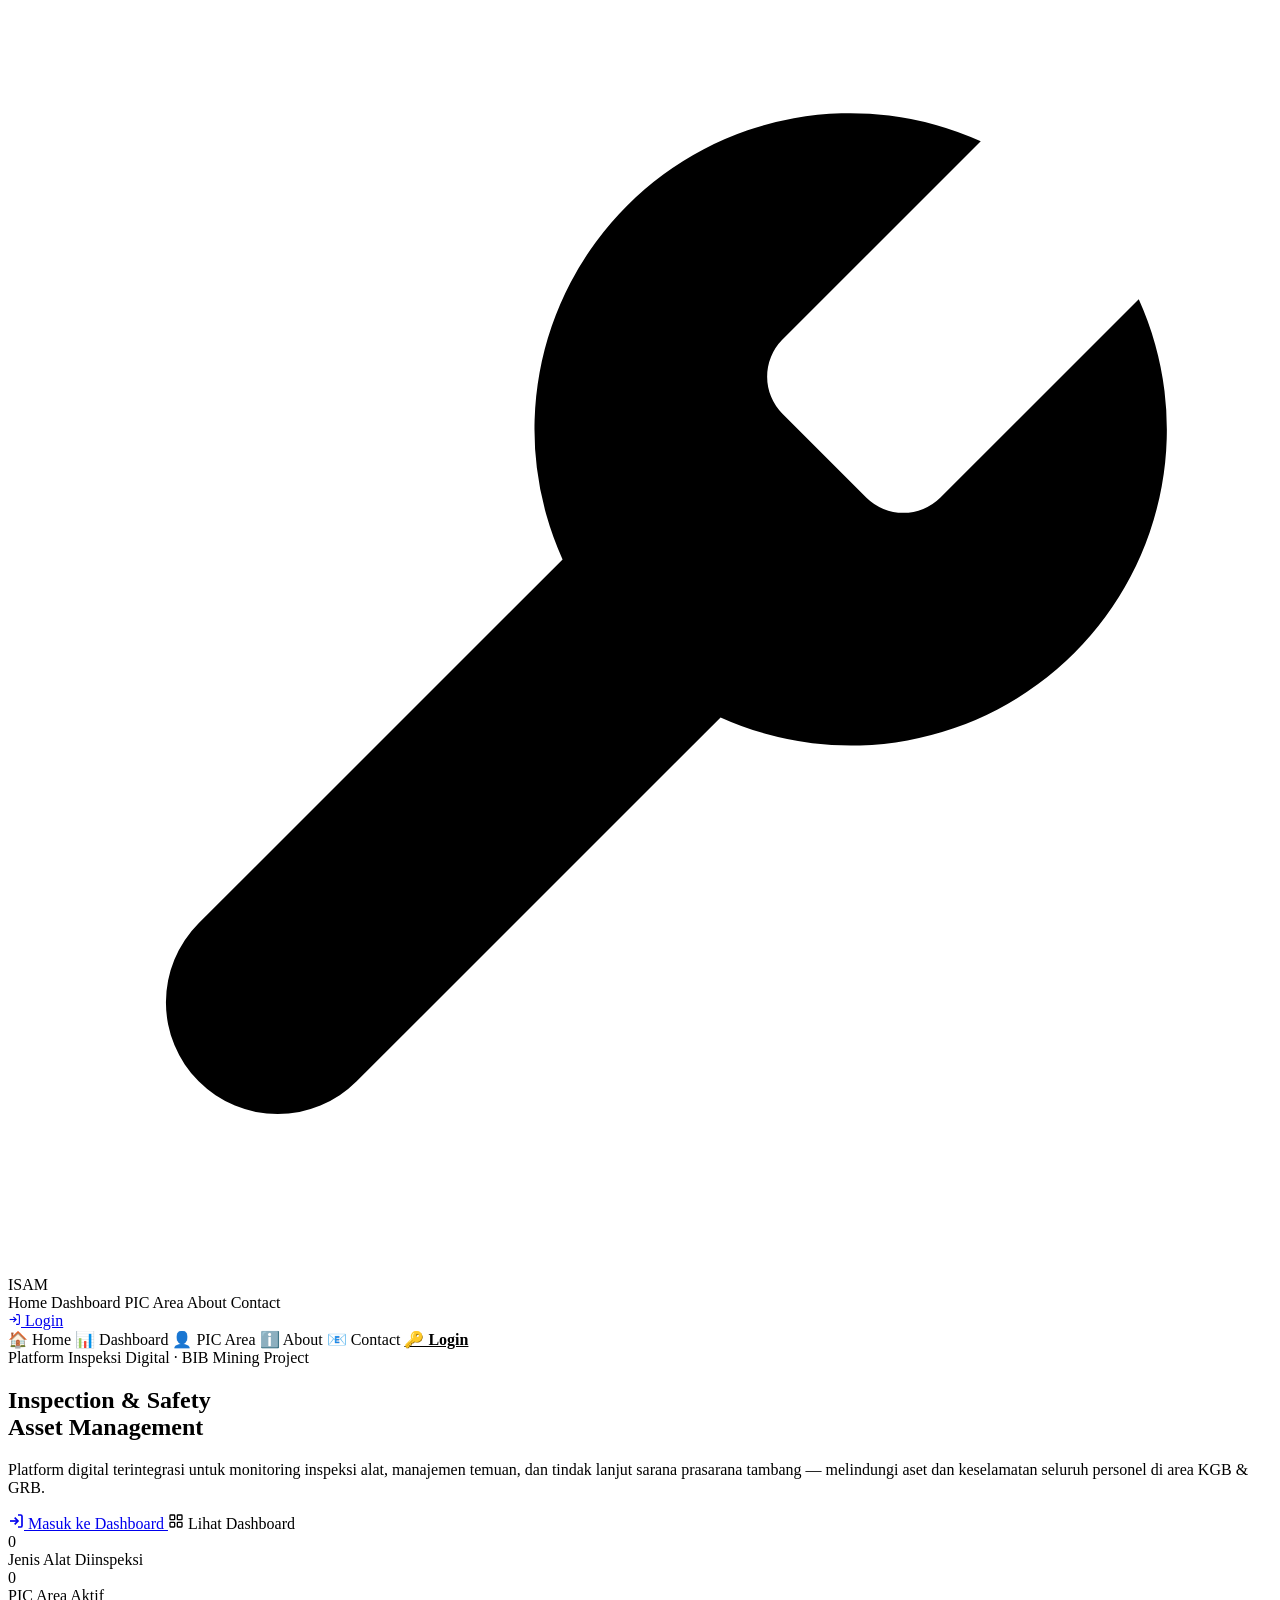
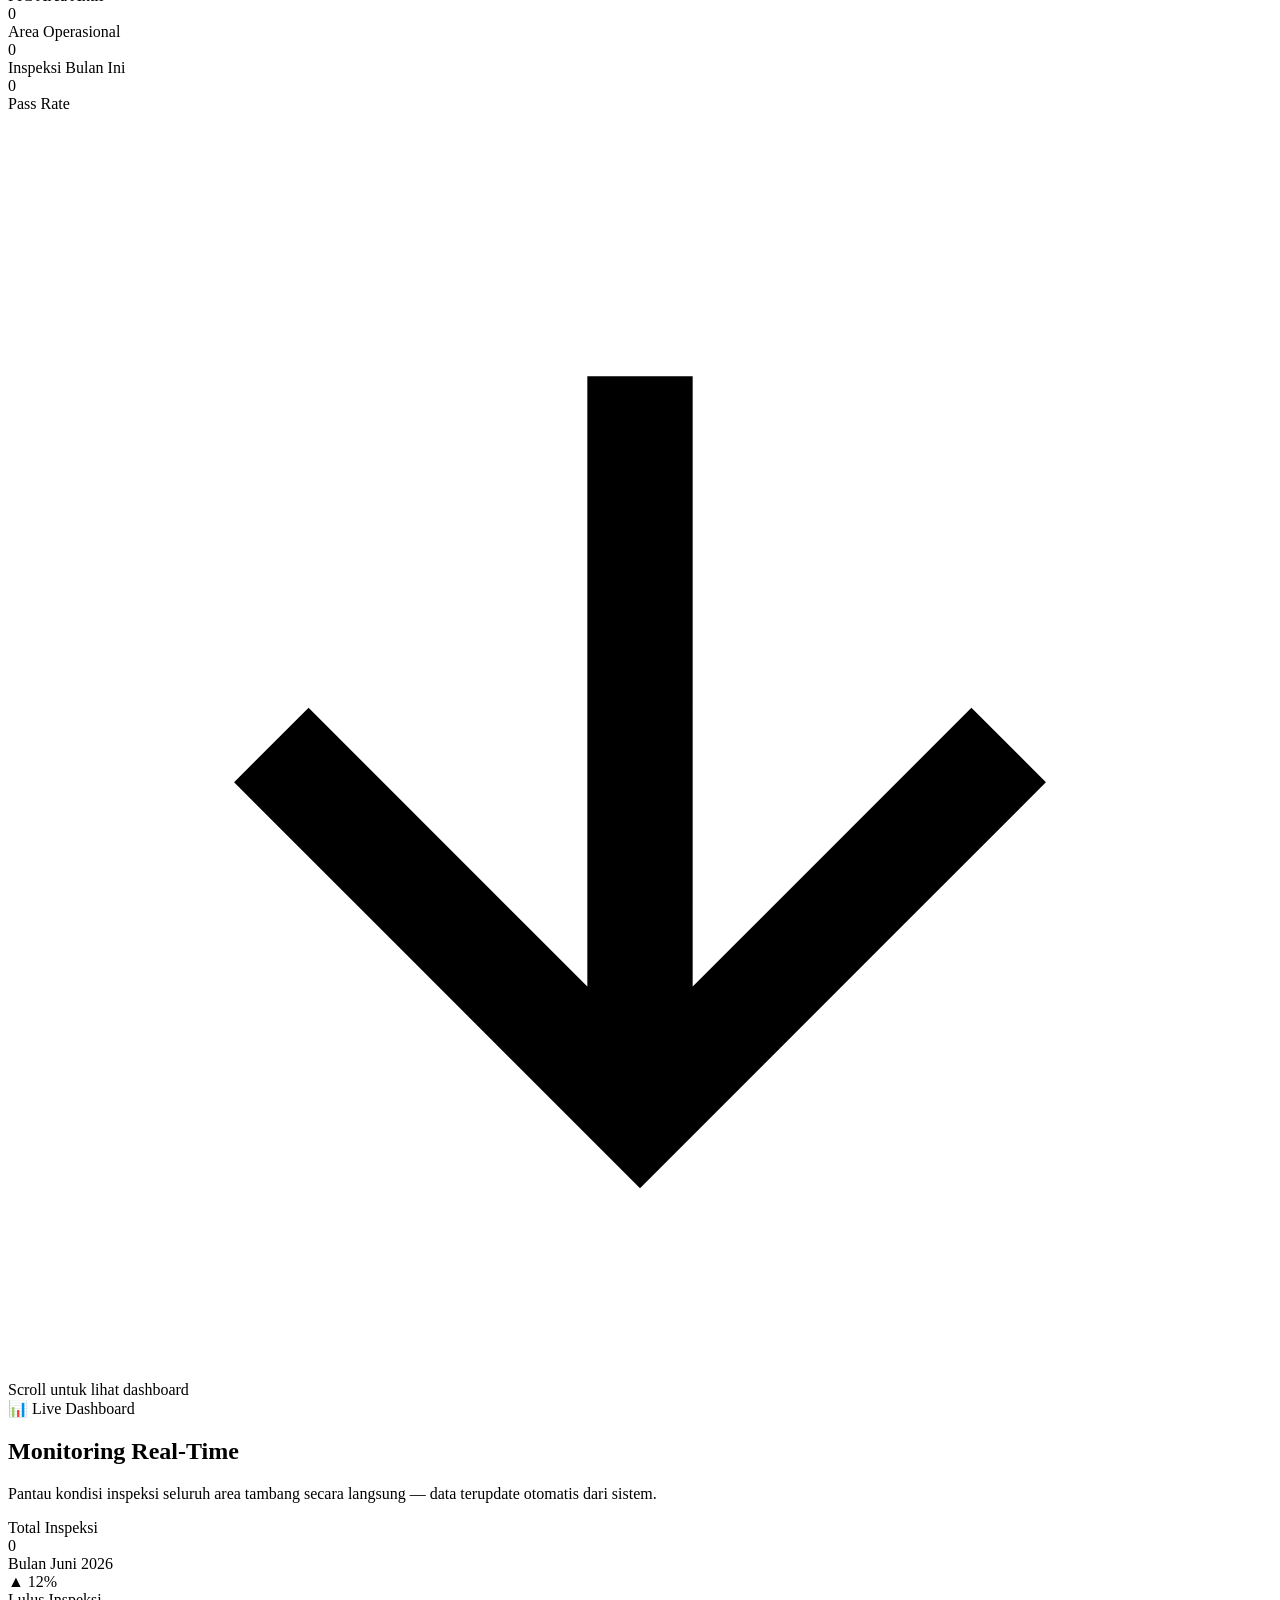
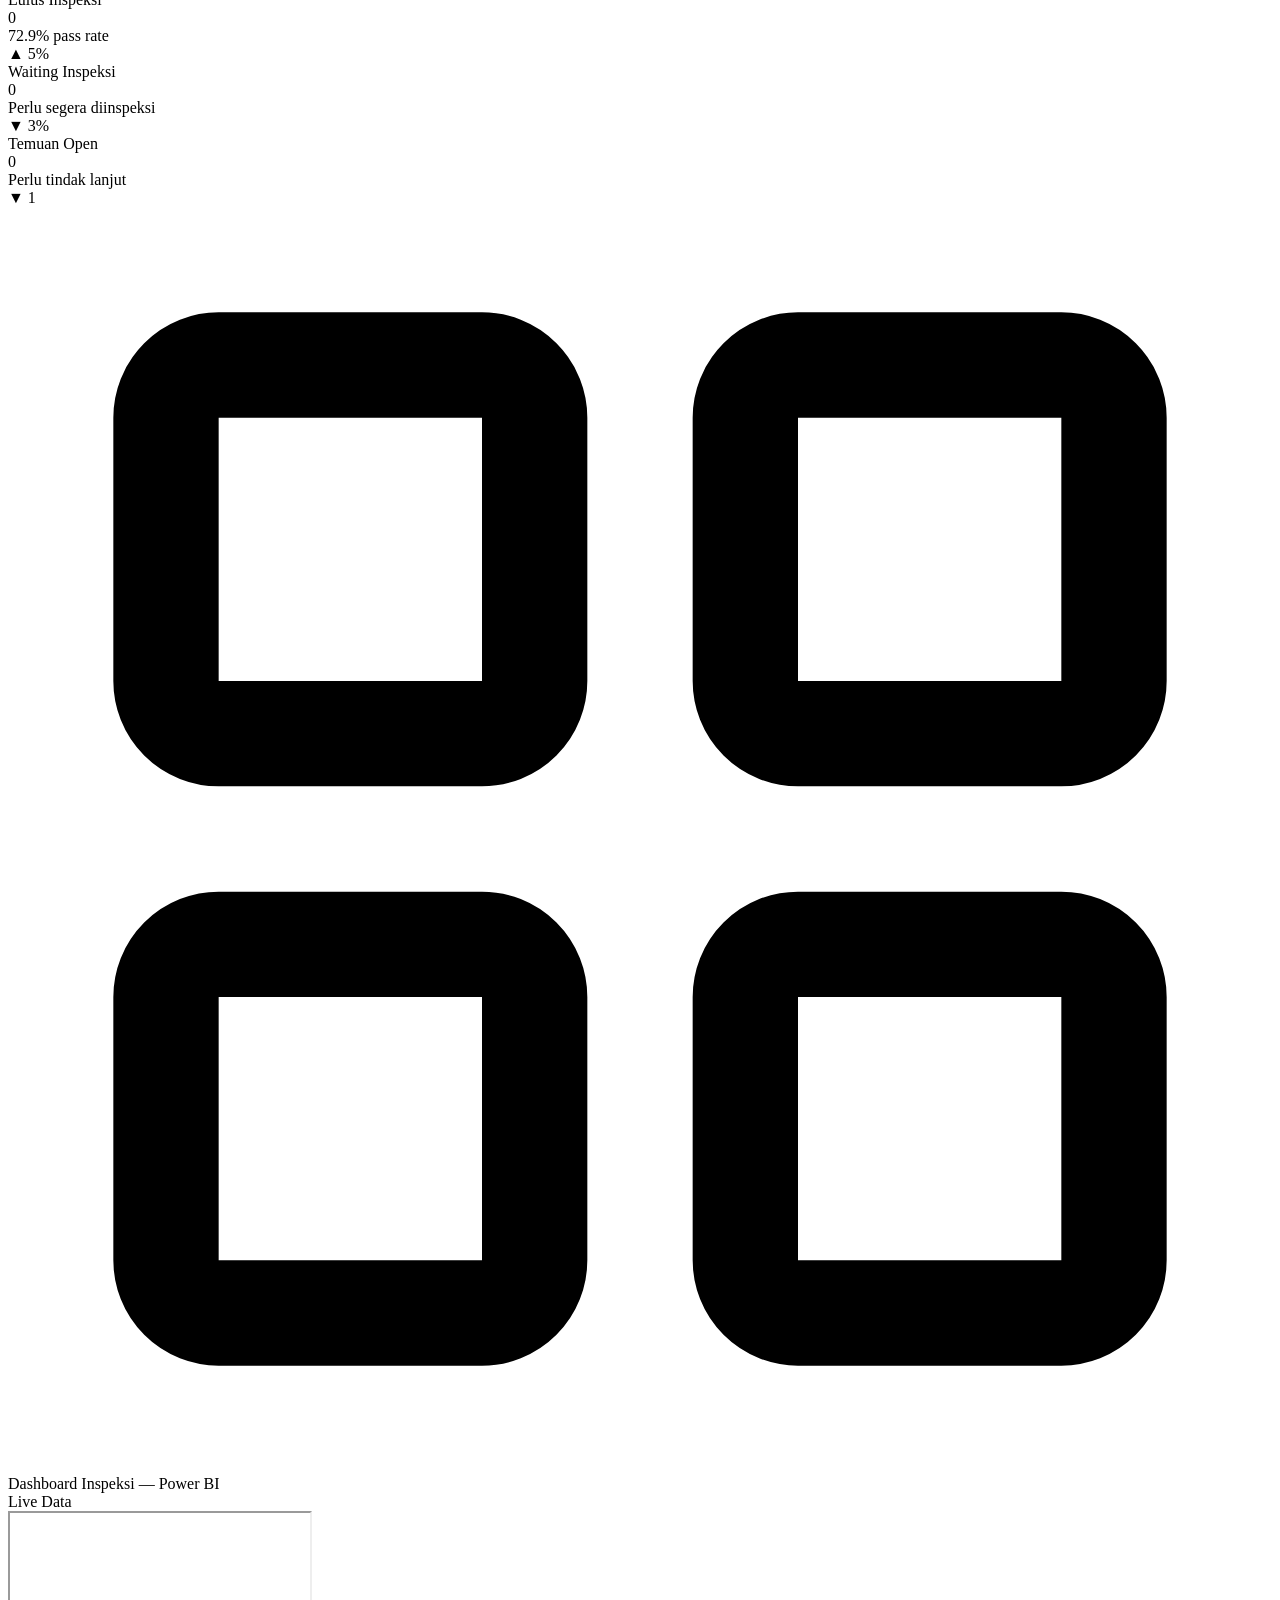
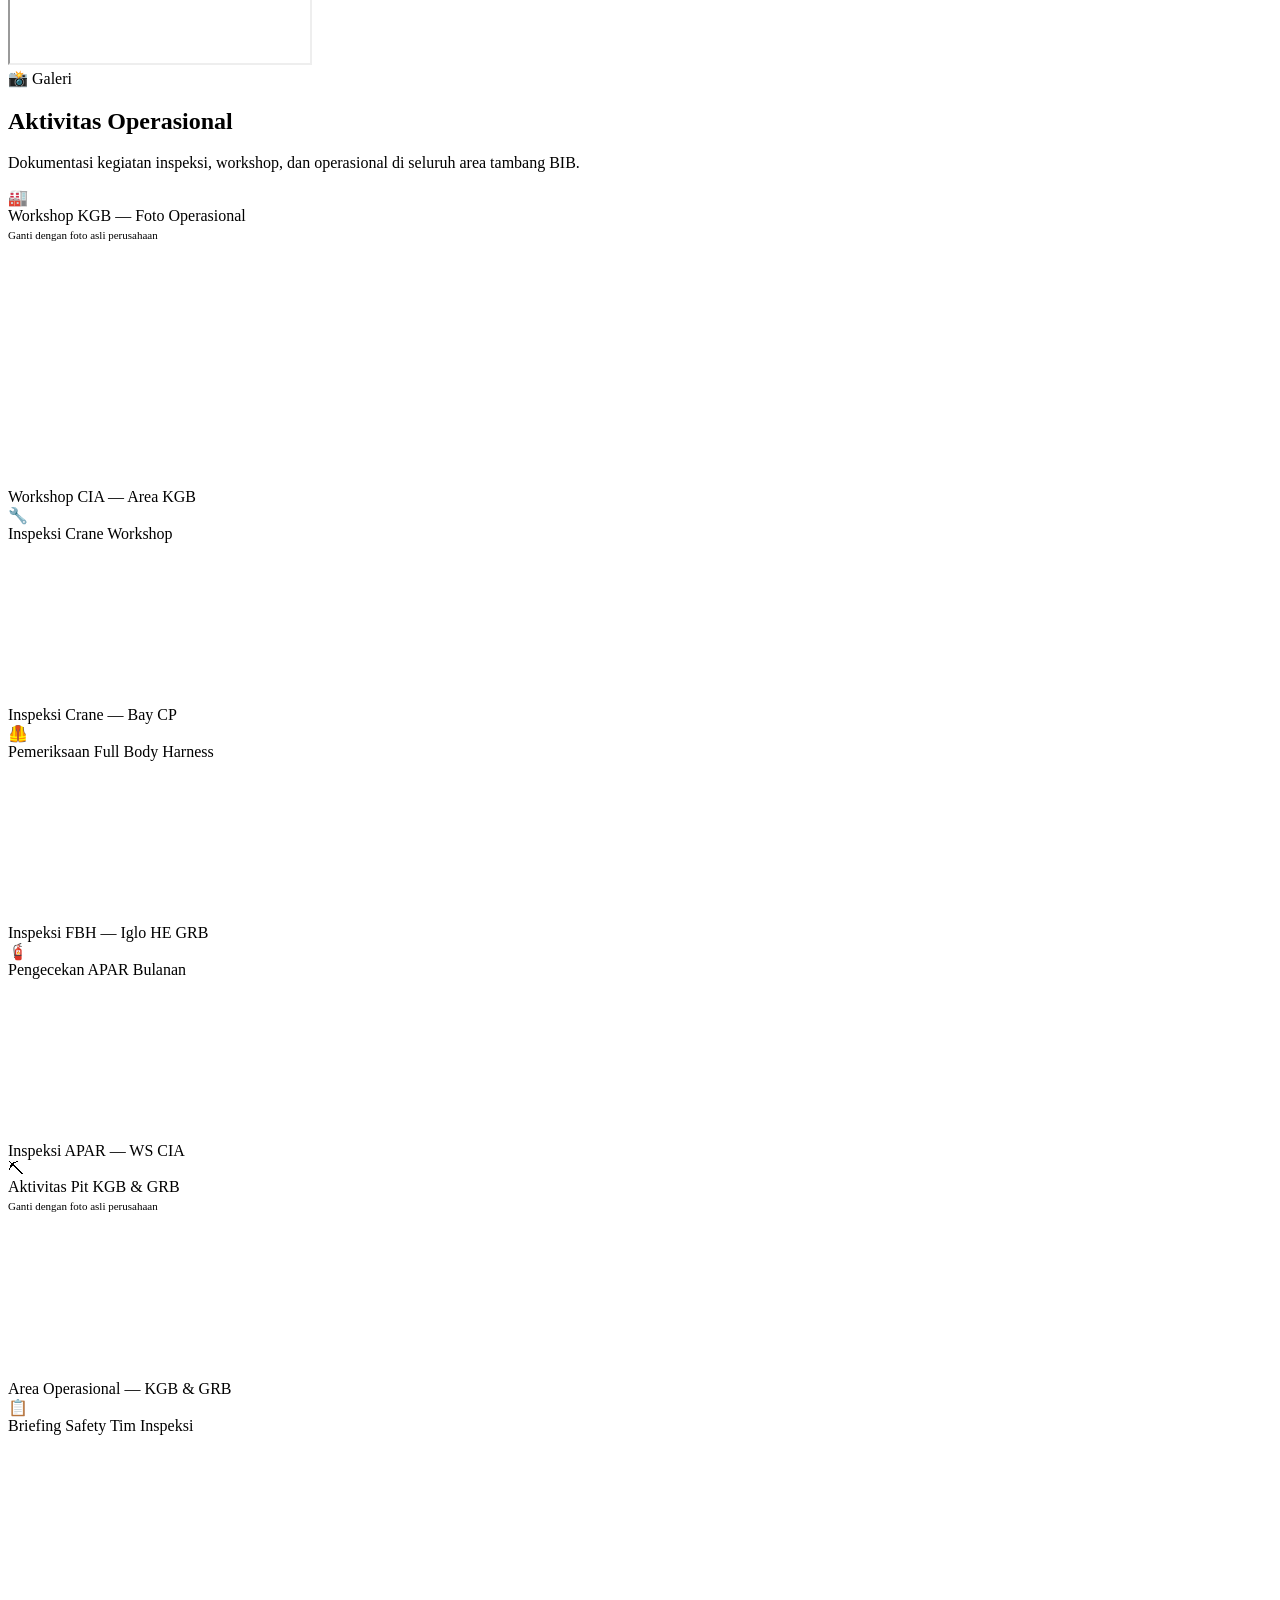
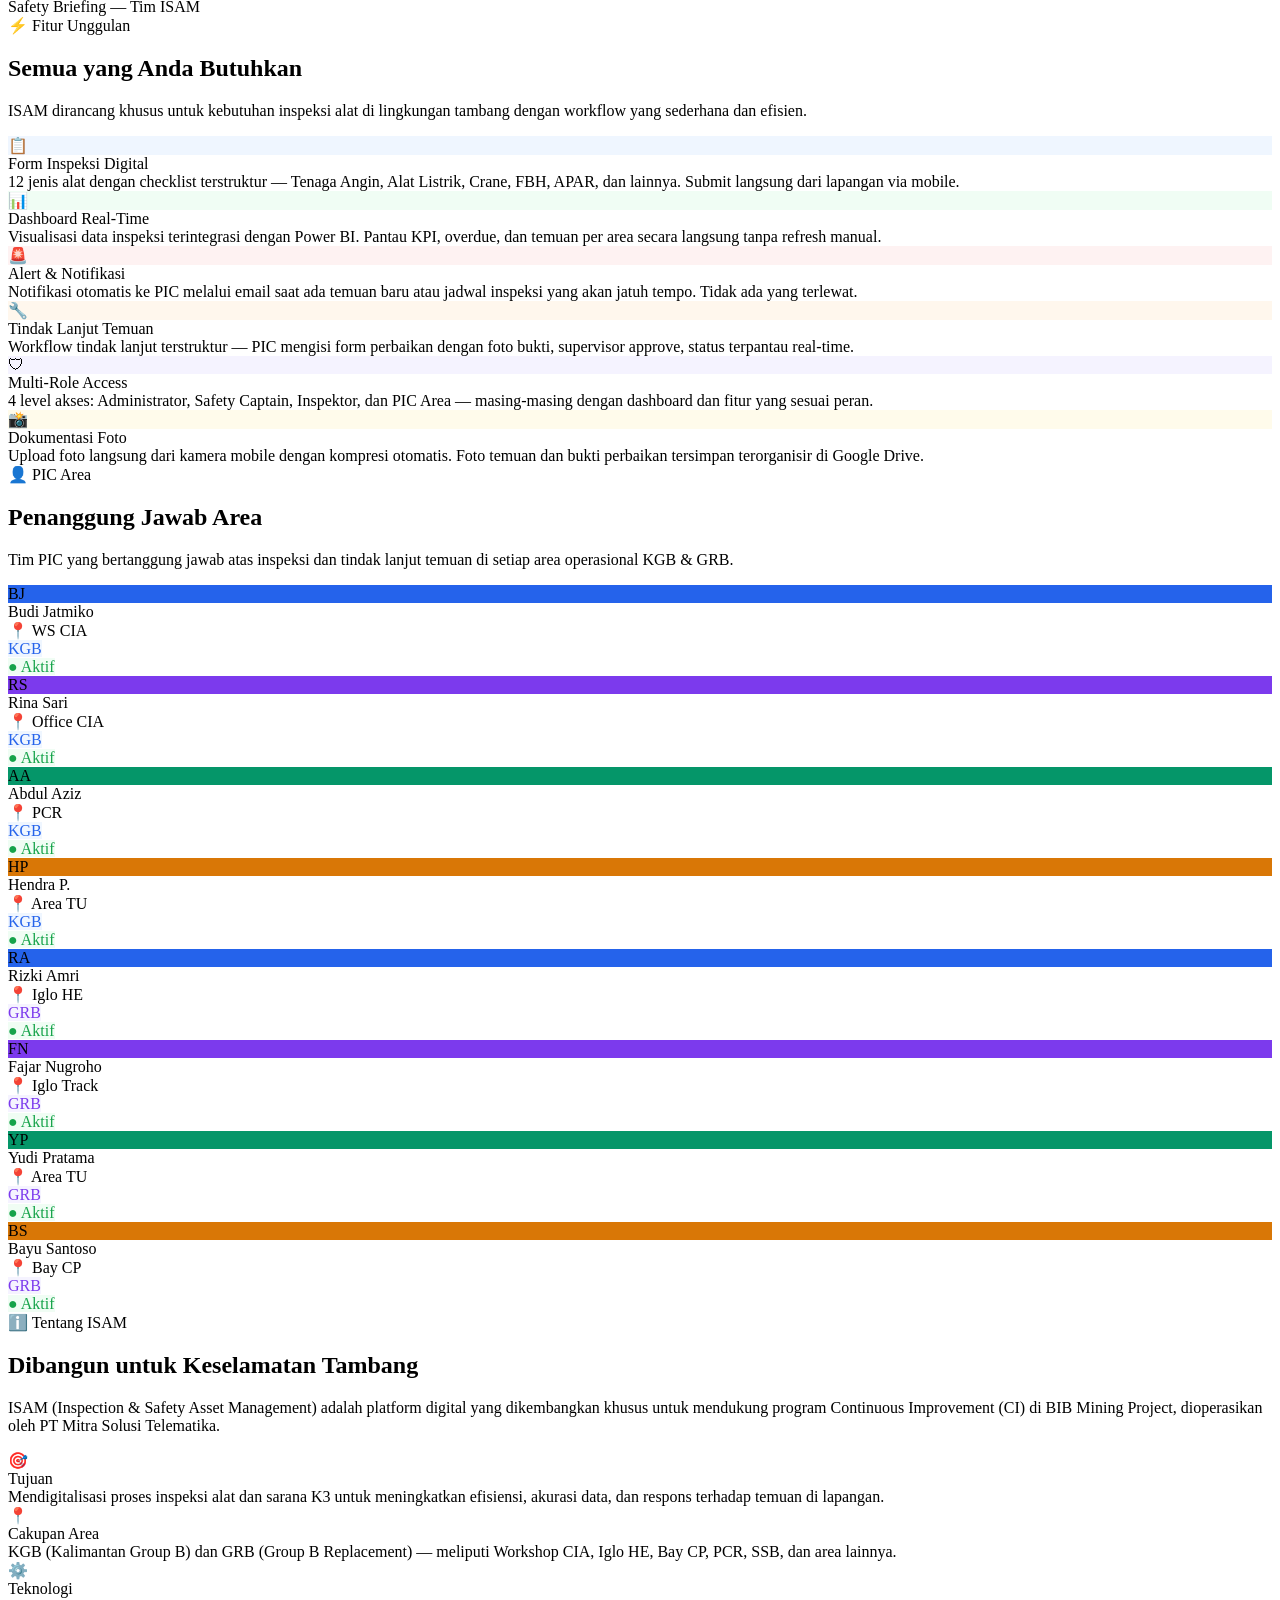
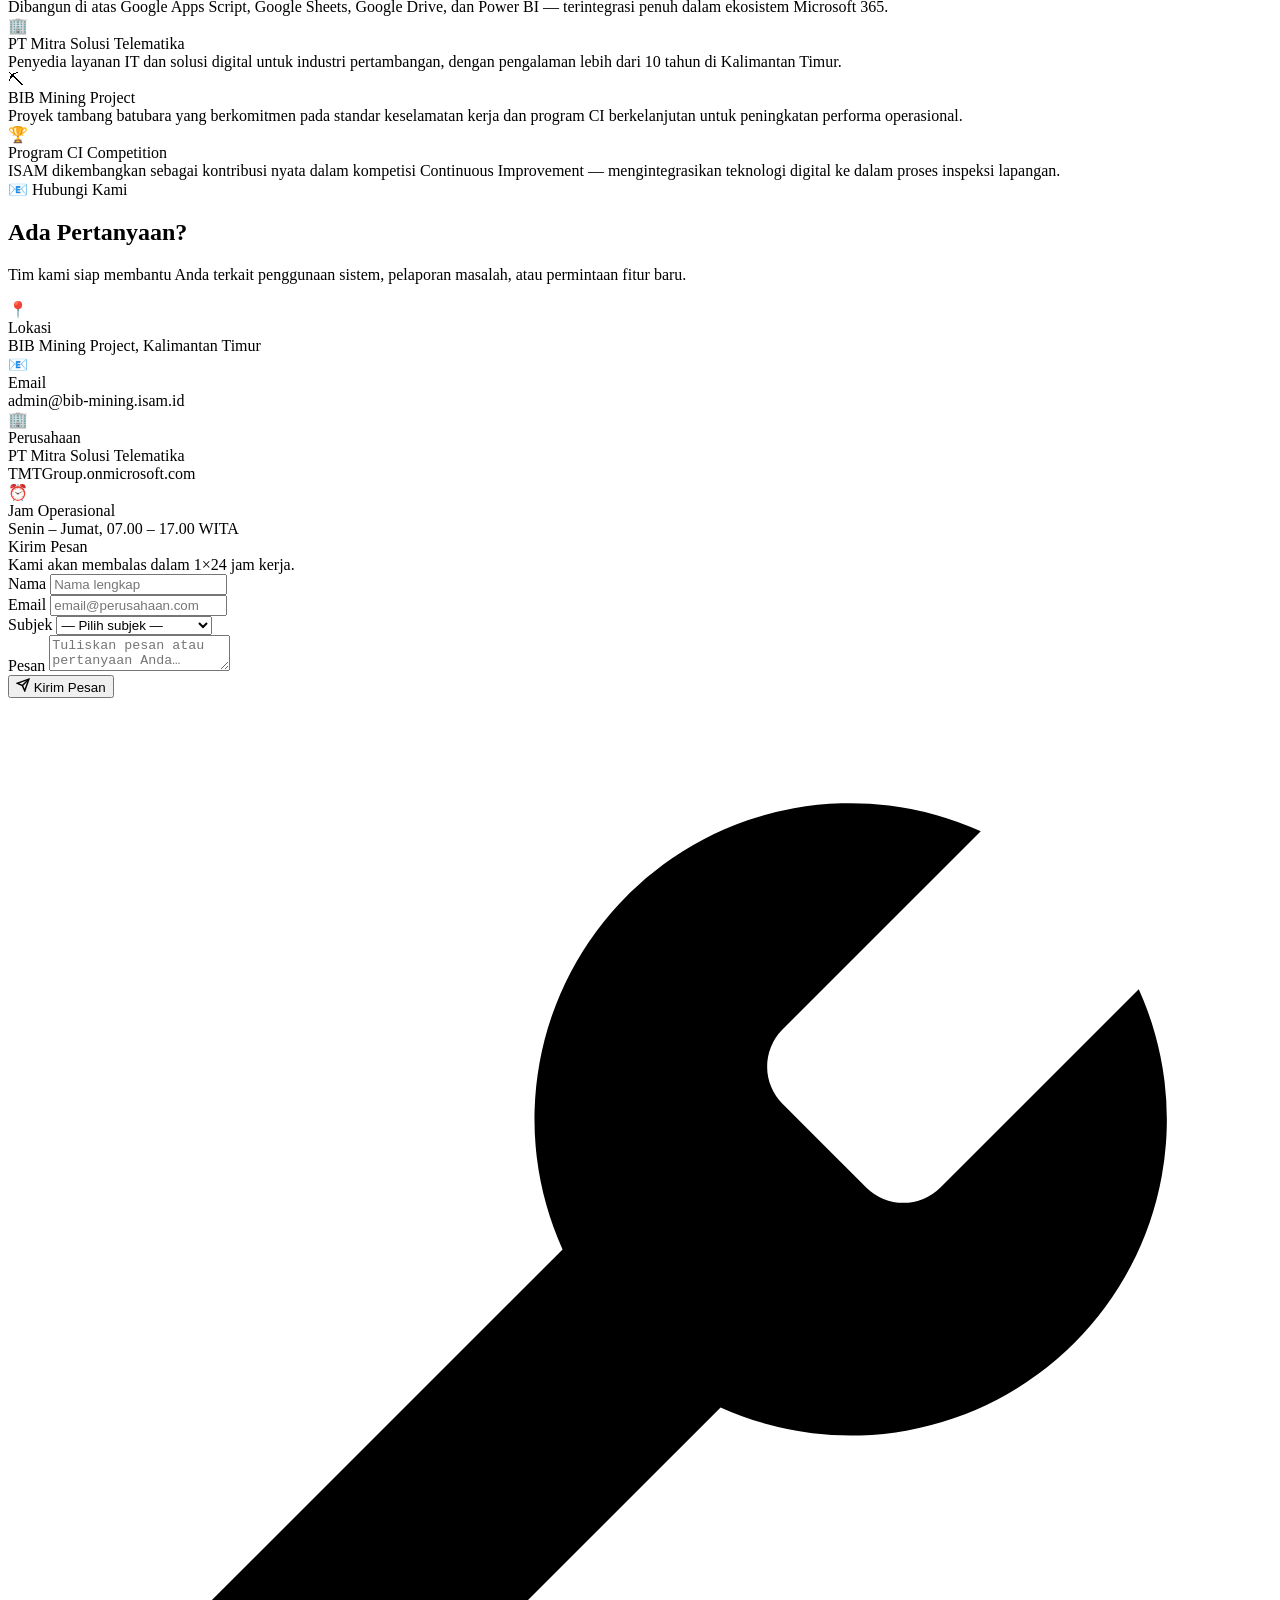
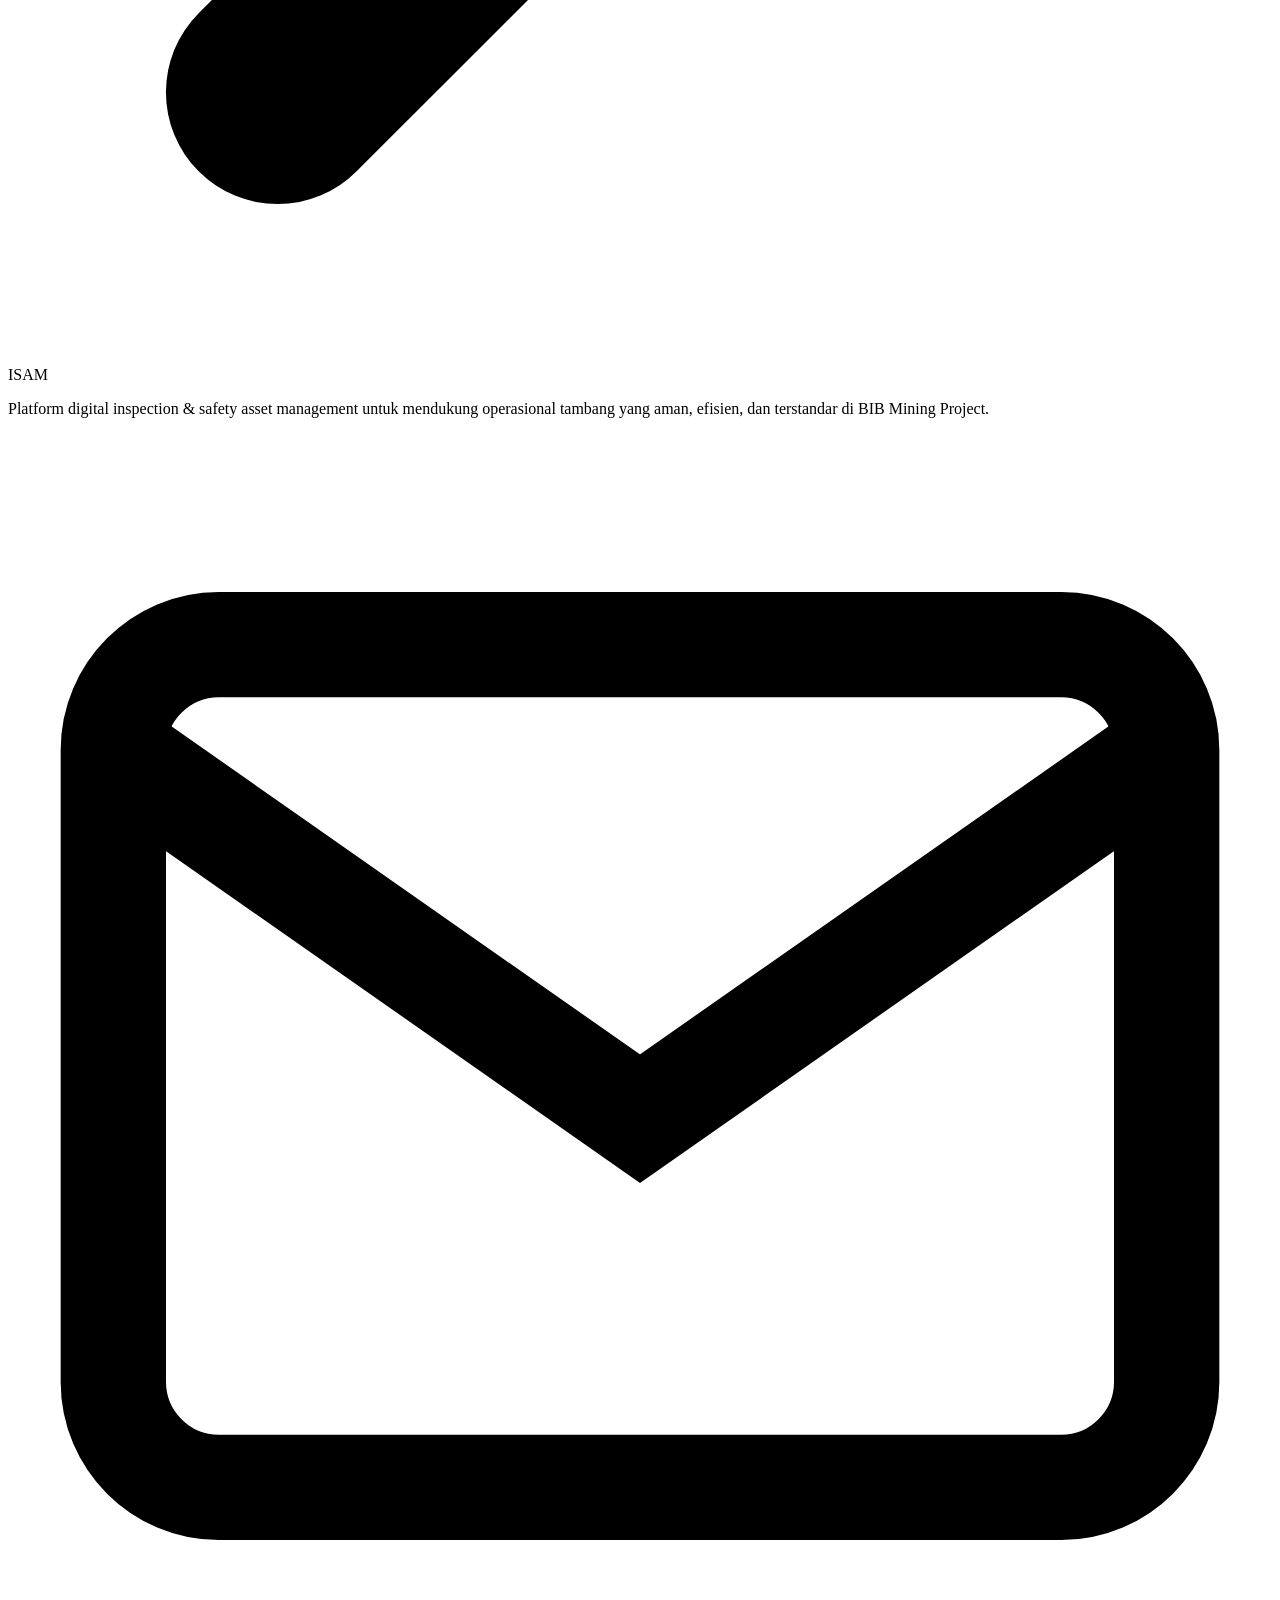
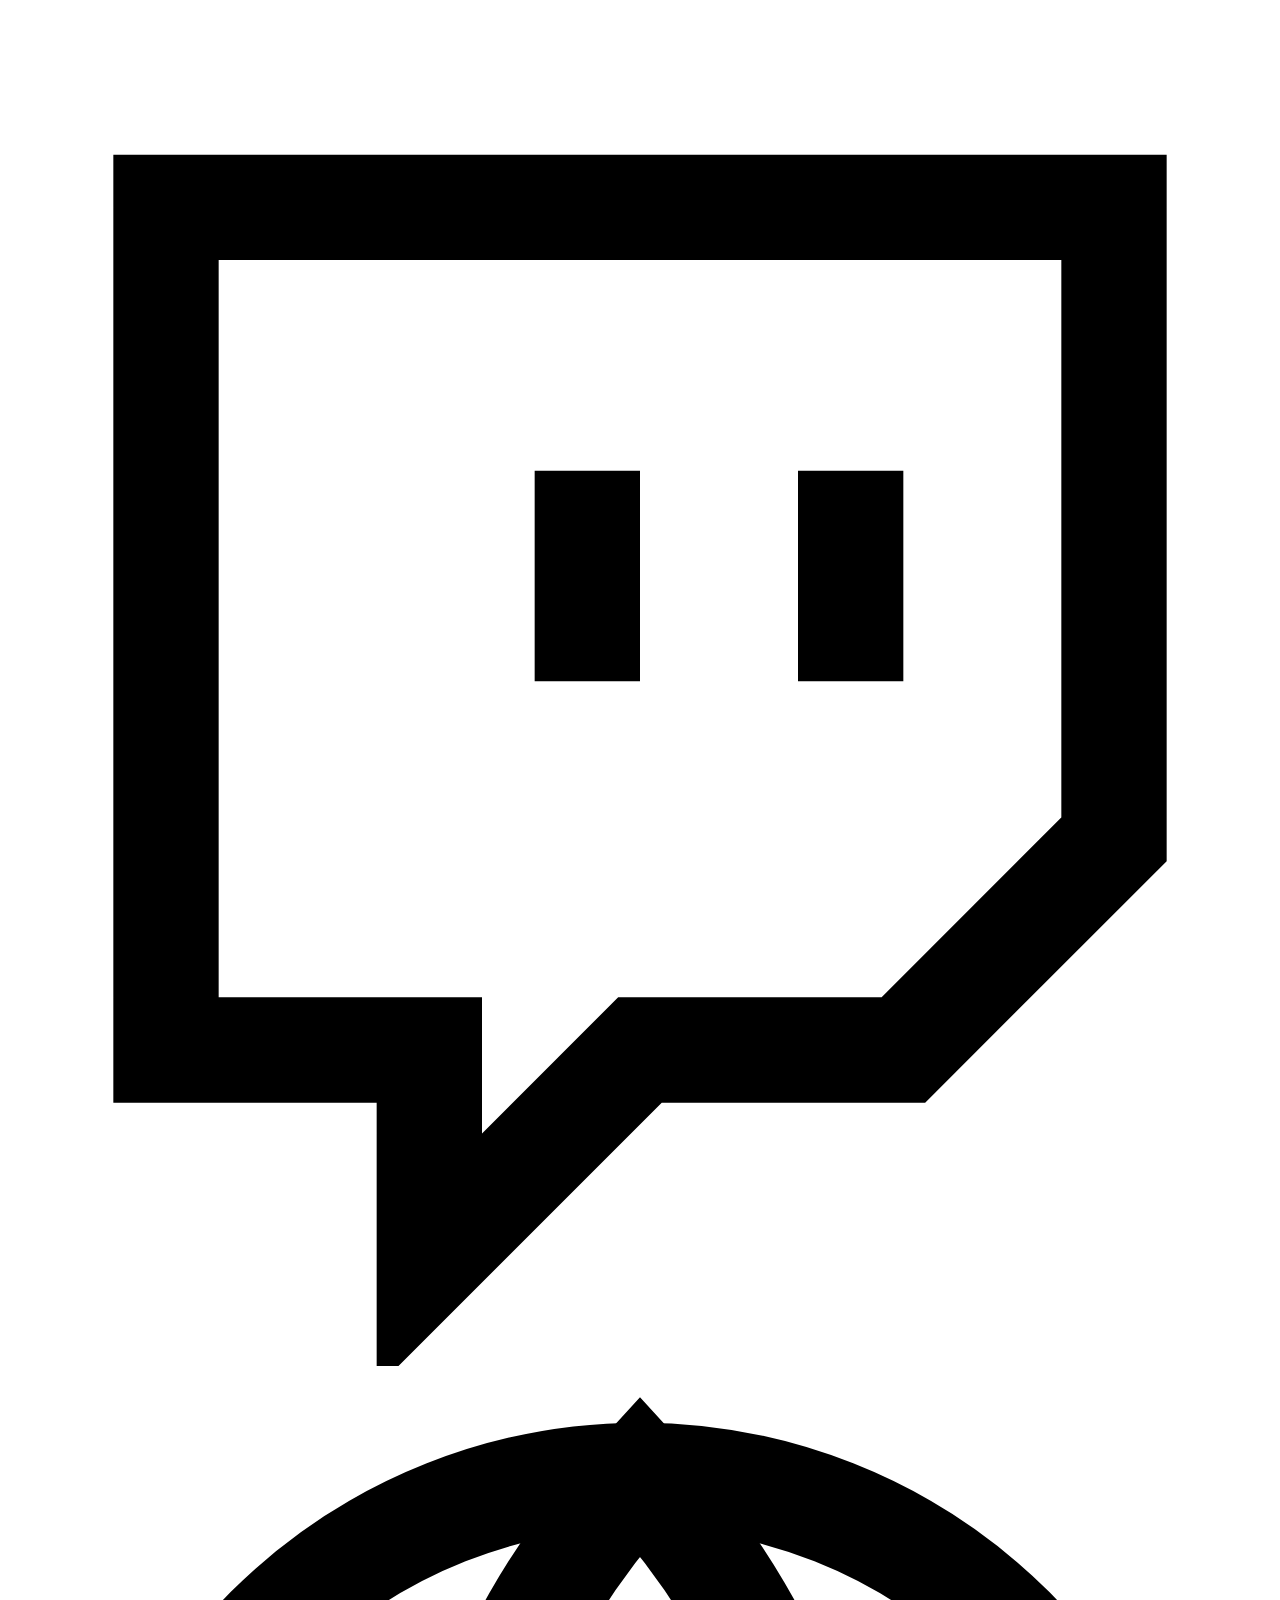
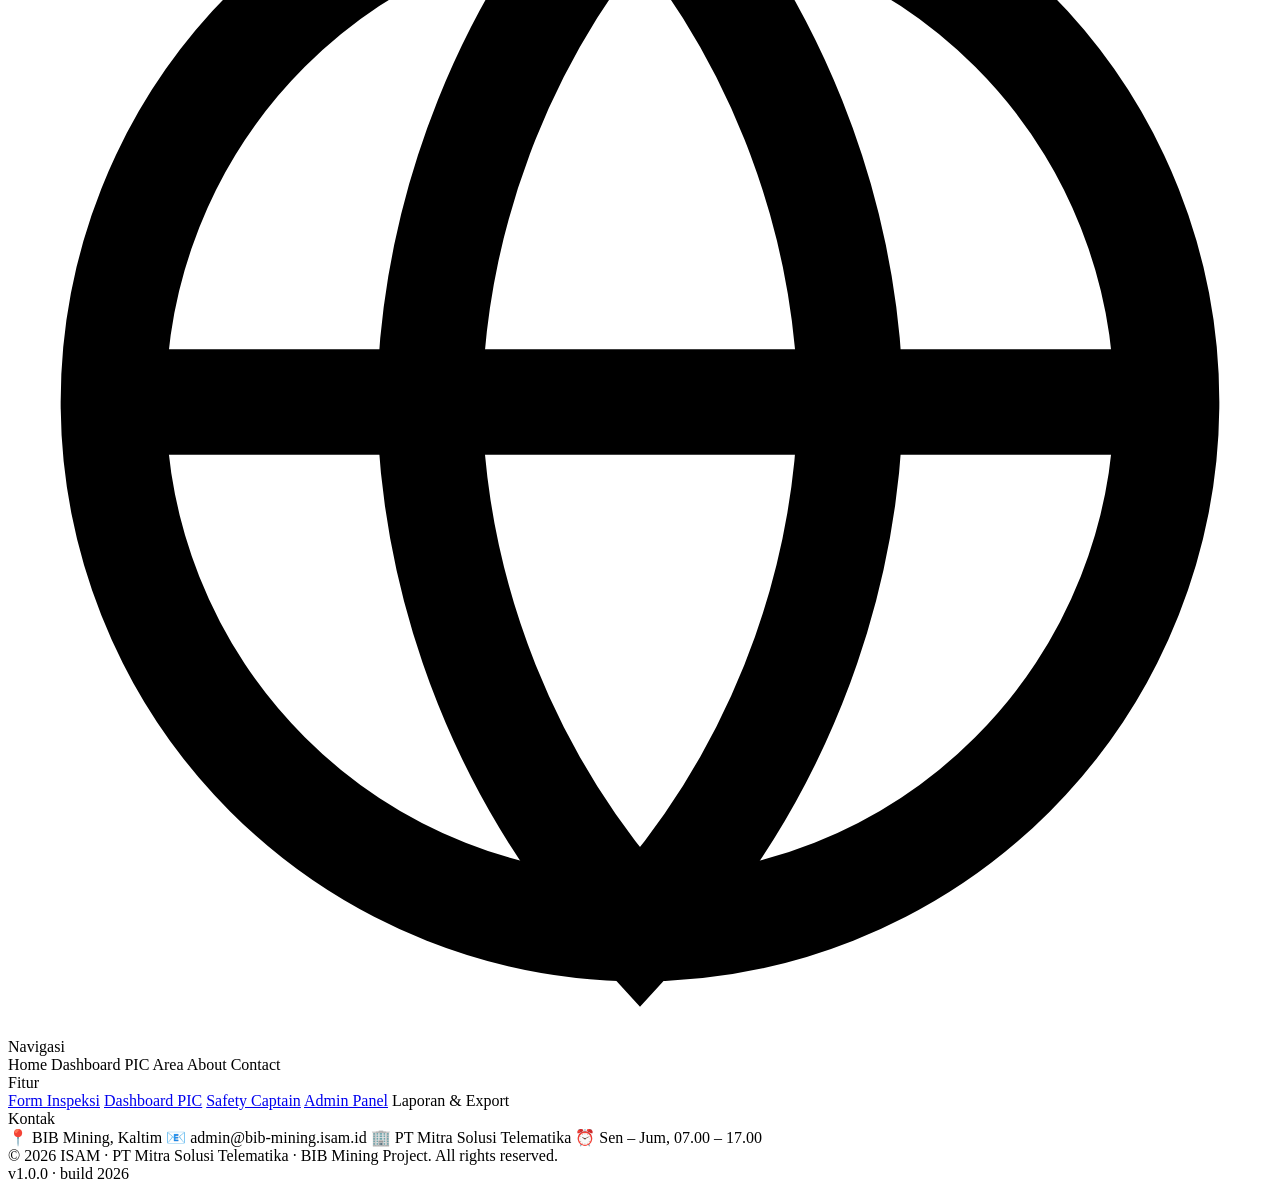
==== index.html @ b0aa36fc "Add files via upload" ====
<!DOCTYPE html>
<html lang="id">
<head>
  <meta charset="UTF-8" />
  <meta name="viewport" content="width=device-width, initial-scale=1.0, viewport-fit=cover" />
  <title>ISAM — Inspection & Safety Asset Management</title>
  <meta name="description" content="Platform digital monitoring inspeksi alat dan manajemen temuan sarana prasarana tambang BIB Mining." />
  <link href="https://fonts.googleapis.com/css2?family=Inter:wght@400;500;600;700;800&family=JetBrains+Mono:wght@400;500&display=swap" rel="stylesheet" />
  <link rel="stylesheet" href="style/indexstyl.css" />
  <link rel="stylesheet" href="style/index-responsive.css" />
  <!-- Di index.html — sudah ada, tidak perlu ubah -->
<script src="Java/login.js"></script>
</head>
<body>

<!-- ══════════════════════════════════════════════════════════
     NAVBAR
     ══════════════════════════════════════════════════════════ -->
<nav class="navbar" id="navbar">

  <!-- Logo -->
  <a class="nav-logo" onclick="scrollTo('home')" style="cursor:pointer">
    <div class="nav-logo-mark">
      <!-- LOGO PLACEHOLDER — ganti dengan <img src="logo.png"> atau SVG aslimu -->
      <svg viewBox="0 0 24 24">
        <path d="M14.7 6.3a1 1 0 0 0 0 1.4l1.6 1.6a1 1 0 0 0 1.4 0l3.77-3.77a6 6 0 0 1-7.94 7.94l-6.91 6.91a2.12 2.12 0 0 1-3-3l6.91-6.91a6 6 0 0 1 7.94-7.94l-3.76 3.76z"/>
      </svg>
    </div>
    <div>
      <div class="nav-logo-title">ISA<span>M</span></div>
    </div>
  </a>

  <!-- Nav Links -->
  <div class="nav-links">
    <a class="nav-link active" data-nav="home"      onclick="scrollTo('home')">Home</a>
    <a class="nav-link"        data-nav="dashboard"  onclick="scrollTo('dashboard')">Dashboard</a>
    <a class="nav-link"        data-nav="pic-area"   onclick="scrollTo('pic-area')">PIC Area</a>
    <a class="nav-link"        data-nav="about"      onclick="scrollTo('about')">About</a>
    <a class="nav-link"        data-nav="contact"    onclick="scrollTo('contact')">Contact</a>
  </div>

  <!-- CTA Buttons (sebelum login) -->
  <div class="nav-cta">
    <a class="btn-nav-login" href="login.html">
      <svg width="13" height="13" viewBox="0 0 24 24" fill="none" stroke="currentColor" stroke-width="2">
        <path d="M15 3h4a2 2 0 0 1 2 2v14a2 2 0 0 1-2 2h-4"/>
        <polyline points="10 17 15 12 10 7"/>
        <line x1="15" y1="12" x2="3" y2="12"/>
      </svg>
      <span>Login</span>
    </a>

    <!-- Profile badge (setelah login — ditampilkan via JS) -->
    <div class="profile-badge" id="profile-badge" onclick="goDashboard()" style="display:none">
      <div class="profile-ava" id="profile-ava">SA</div>
      <div>
        <div class="profile-name" id="profile-name">User</div>
        <div class="profile-role" id="profile-role">Role</div>
      </div>
    </div>
  </div>

  <!-- Hamburger (mobile) -->
  <div class="hamburger" id="hamburger">
    <span></span><span></span><span></span>
  </div>

</nav>

<!-- Mobile Menu -->
<div class="mobile-menu" id="mobile-menu">
  <a class="mobile-link" onclick="scrollTo('home')">🏠 Home</a>
  <a class="mobile-link" onclick="scrollTo('dashboard')">📊 Dashboard</a>
  <a class="mobile-link" onclick="scrollTo('pic-area')">👤 PIC Area</a>
  <a class="mobile-link" onclick="scrollTo('about')">ℹ️ About</a>
  <a class="mobile-link" onclick="scrollTo('contact')">📧 Contact</a>
  <a class="mobile-link" href="login.html" style="color:var(--accent);font-weight:600">🔑 Login</a>
</div>


<!-- ══════════════════════════════════════════════════════════
     HERO SECTION
     ══════════════════════════════════════════════════════════ -->
<section id="sec-home">
  <div class="hero">
    <div class="hero-bg"></div>
    <div class="hero-grid"></div>

    <div class="hero-content">
      <div class="hero-badge">
        <div class="hero-badge-dot"></div>
        Platform Inspeksi Digital · BIB Mining Project
      </div>

      <h1 class="hero-title">
        Inspection &amp; Safety<br/>
        <span>Asset Management</span>
      </h1>

      <p class="hero-desc">
        Platform digital terintegrasi untuk monitoring inspeksi alat, manajemen temuan,
        dan tindak lanjut sarana prasarana tambang — melindungi aset dan keselamatan
        seluruh personel di area KGB &amp; GRB.
      </p>

      <div class="hero-cta">
        <a class="btn-hero-primary" href="login.html">
          <svg width="16" height="16" viewBox="0 0 24 24" fill="none" stroke="currentColor" stroke-width="2.5">
            <path d="M15 3h4a2 2 0 0 1 2 2v14a2 2 0 0 1-2 2h-4"/>
            <polyline points="10 17 15 12 10 7"/>
            <line x1="15" y1="12" x2="3" y2="12"/>
          </svg>
          Masuk ke Dashboard
        </a>
        <a class="btn-hero-secondary" onclick="scrollTo('dashboard')">
          <svg width="16" height="16" viewBox="0 0 24 24" fill="none" stroke="currentColor" stroke-width="2">
            <rect x="3" y="3" width="7" height="7" rx="1"/>
            <rect x="14" y="3" width="7" height="7" rx="1"/>
            <rect x="3" y="14" width="7" height="7" rx="1"/>
            <rect x="14" y="14" width="7" height="7" rx="1"/>
          </svg>
          Lihat Dashboard
        </a>
      </div>
    </div>

    <div class="hero-stats">
      <div class="hero-stat">
        <div class="hs-val" data-count="12" data-suffix="">0</div>
        <div class="hs-lbl">Jenis Alat Diinspeksi</div>
      </div>
      <div class="hero-stat">
        <div class="hs-val" data-count="10" data-suffix="">0</div>
        <div class="hs-lbl">PIC Area Aktif</div>
      </div>
      <div class="hero-stat">
        <div class="hs-val" data-count="2" data-suffix=" Pit">0</div>
        <div class="hs-lbl">Area Operasional</div>
      </div>
      <div class="hero-stat">
        <div class="hs-val" data-count="48" data-suffix="">0</div>
        <div class="hs-lbl">Inspeksi Bulan Ini</div>
      </div>
      <div class="hero-stat">
        <div class="hs-val" data-count="73" data-suffix="%">0</div>
        <div class="hs-lbl">Pass Rate</div>
      </div>
    </div>

    <div class="scroll-hint" onclick="scrollTo('dashboard')">
      <svg viewBox="0 0 24 24" fill="none" stroke="currentColor" stroke-width="2">
        <path d="M12 5v14M5 12l7 7 7-7"/>
      </svg>
      Scroll untuk lihat dashboard
    </div>
  </div>
</section>


<!-- ══════════════════════════════════════════════════════════
     DASHBOARD / KPI SECTION
     ══════════════════════════════════════════════════════════ -->
<section class="kpi-section" id="sec-dashboard">
  <div class="section-header">
    <div class="section-badge">📊 Live Dashboard</div>
    <h2 class="section-title">Monitoring Real-Time</h2>
    <p class="section-desc">Pantau kondisi inspeksi seluruh area tambang secara langsung — data terupdate otomatis dari sistem.</p>
  </div>

  <!-- KPI Quick Cards -->
  <div class="kpi-quick">
    <div class="kq-card">
      <div class="kq-accent" style="background:var(--accent)"></div>
      <div class="kq-label">Total Inspeksi</div>
      <div class="kq-val" style="color:var(--accent)" data-count="48">0</div>
      <div class="kq-desc">Bulan Juni 2026</div>
      <span class="kq-trend kq-up">▲ 12%</span>
    </div>
    <div class="kq-card">
      <div class="kq-accent" style="background:var(--green)"></div>
      <div class="kq-label">Lulus Inspeksi</div>
      <div class="kq-val" style="color:var(--green)" data-count="35">0</div>
      <div class="kq-desc">72.9% pass rate</div>
      <span class="kq-trend kq-up">▲ 5%</span>
    </div>
    <div class="kq-card">
      <div class="kq-accent" style="background:var(--yellow)"></div>
      <div class="kq-label">Waiting Inspeksi</div>
      <div class="kq-val" style="color:var(--yellow)" data-count="30">0</div>
      <div class="kq-desc">Perlu segera diinspeksi</div>
      <span class="kq-trend kq-down">▼ 3%</span>
    </div>
    <div class="kq-card">
      <div class="kq-accent" style="background:var(--orange)"></div>
      <div class="kq-label">Temuan Open</div>
      <div class="kq-val" style="color:var(--orange)" data-count="9">0</div>
      <div class="kq-desc">Perlu tindak lanjut</div>
      <span class="kq-trend kq-down">▼ 1</span>
    </div>
  </div>

  <!-- Power BI Embed -->
  <div class="pbi-wrap">
    <div class="pbi-header">
      <div class="pbi-title">
        <svg viewBox="0 0 24 24" fill="none" stroke="currentColor" stroke-width="2">
          <rect x="3" y="3" width="7" height="7" rx="1"/>
          <rect x="14" y="3" width="7" height="7" rx="1"/>
          <rect x="3" y="14" width="7" height="7" rx="1"/>
          <rect x="14" y="14" width="7" height="7" rx="1"/>
        </svg>
        Dashboard Inspeksi — Power BI
      </div>
      <div class="pbi-live">
        <div class="pbi-live-dot"></div>
        Live Data
      </div>
    </div>
    <iframe
      class="pbi-frame"
      src="https://app.powerbi.com/view?r=eyJrIjoiMWM4NTM4NjEtNmU1Yy00NmE3LWJkMTItYmY3N2I2ODhjMGRjIiwidCI6ImI3Y2YzZDc4LTZjYmQtNGFjMi05OTU2LWY2OGFiNjA5NjBiZiIsImMiOjEwfQ%3D%3D"
      allowFullScreen
      title="ISAM Power BI Dashboard"
      loading="lazy"
    ></iframe>
  </div>
</section>


<!-- ══════════════════════════════════════════════════════════
     GALLERY / FOTO PERUSAHAAN
     ══════════════════════════════════════════════════════════ -->
<section class="gallery-section">
  <div class="section-header">
    <div class="section-badge">📸 Galeri</div>
    <h2 class="section-title">Aktivitas Operasional</h2>
    <p class="section-desc">Dokumentasi kegiatan inspeksi, workshop, dan operasional di seluruh area tambang BIB.</p>
  </div>

  <div class="gallery-grid">

    <!-- Item 1 — BESAR (ganti src dengan foto asli) -->
    <div class="gallery-item">
      <!-- Jika sudah ada foto: <img class="gallery-img" src="foto/workshop-kgb.jpg" alt="Workshop KGB"> -->
      <div class="gallery-placeholder" style="height:300px">
        <div class="gp-icon">🏭</div>
        <div class="gp-lbl">Workshop KGB — Foto Operasional</div>
        <div style="font-size:11px;color:var(--text3);margin-top:4px">Ganti dengan foto asli perusahaan</div>
      </div>
      <div class="gallery-overlay">
        <div class="gallery-caption">Workshop CIA — Area KGB</div>
      </div>
    </div>

    <!-- Item 2 -->
    <div class="gallery-item">
      <div class="gallery-placeholder" style="height:200px">
        <div class="gp-icon">🔧</div>
        <div class="gp-lbl">Inspeksi Crane Workshop</div>
      </div>
      <div class="gallery-overlay">
        <div class="gallery-caption">Inspeksi Crane — Bay CP</div>
      </div>
    </div>

    <!-- Item 3 -->
    <div class="gallery-item">
      <div class="gallery-placeholder" style="height:200px">
        <div class="gp-icon">🦺</div>
        <div class="gp-lbl">Pemeriksaan Full Body Harness</div>
      </div>
      <div class="gallery-overlay">
        <div class="gallery-caption">Inspeksi FBH — Iglo HE GRB</div>
      </div>
    </div>

    <!-- Item 4 -->
    <div class="gallery-item">
      <div class="gallery-placeholder" style="height:200px">
        <div class="gp-icon">🧯</div>
        <div class="gp-lbl">Pengecekan APAR Bulanan</div>
      </div>
      <div class="gallery-overlay">
        <div class="gallery-caption">Inspeksi APAR — WS CIA</div>
      </div>
    </div>

    <!-- Item 5 — LEBAR -->
    <div class="gallery-item">
      <div class="gallery-placeholder" style="height:220px">
        <div class="gp-icon">⛏</div>
        <div class="gp-lbl">Aktivitas Pit KGB &amp; GRB</div>
        <div style="font-size:11px;color:var(--text3);margin-top:4px">Ganti dengan foto asli perusahaan</div>
      </div>
      <div class="gallery-overlay">
        <div class="gallery-caption">Area Operasional — KGB &amp; GRB</div>
      </div>
    </div>

    <!-- Item 6 -->
    <div class="gallery-item">
      <div class="gallery-placeholder" style="height:200px">
        <div class="gp-icon">📋</div>
        <div class="gp-lbl">Briefing Safety Tim Inspeksi</div>
      </div>
      <div class="gallery-overlay">
        <div class="gallery-caption">Safety Briefing — Tim ISAM</div>
      </div>
    </div>

  </div>
</section>


<!-- ══════════════════════════════════════════════════════════
     FEATURES SECTION
     ══════════════════════════════════════════════════════════ -->
<section class="features-section">
  <div class="section-header">
    <div class="section-badge">⚡ Fitur Unggulan</div>
    <h2 class="section-title">Semua yang Anda Butuhkan</h2>
    <p class="section-desc">ISAM dirancang khusus untuk kebutuhan inspeksi alat di lingkungan tambang dengan workflow yang sederhana dan efisien.</p>
  </div>

  <div class="features-grid">
    <div class="feat-card">
      <div class="feat-icon" style="background:#eff6ff">📋</div>
      <div class="feat-title">Form Inspeksi Digital</div>
      <div class="feat-desc">12 jenis alat dengan checklist terstruktur — Tenaga Angin, Alat Listrik, Crane, FBH, APAR, dan lainnya. Submit langsung dari lapangan via mobile.</div>
    </div>
    <div class="feat-card">
      <div class="feat-icon" style="background:#f0fdf4">📊</div>
      <div class="feat-title">Dashboard Real-Time</div>
      <div class="feat-desc">Visualisasi data inspeksi terintegrasi dengan Power BI. Pantau KPI, overdue, dan temuan per area secara langsung tanpa refresh manual.</div>
    </div>
    <div class="feat-card">
      <div class="feat-icon" style="background:#fef2f2">🚨</div>
      <div class="feat-title">Alert & Notifikasi</div>
      <div class="feat-desc">Notifikasi otomatis ke PIC melalui email saat ada temuan baru atau jadwal inspeksi yang akan jatuh tempo. Tidak ada yang terlewat.</div>
    </div>
    <div class="feat-card">
      <div class="feat-icon" style="background:#fff7ed">🔧</div>
      <div class="feat-title">Tindak Lanjut Temuan</div>
      <div class="feat-desc">Workflow tindak lanjut terstruktur — PIC mengisi form perbaikan dengan foto bukti, supervisor approve, status terpantau real-time.</div>
    </div>
    <div class="feat-card">
      <div class="feat-icon" style="background:#f5f3ff">🛡</div>
      <div class="feat-title">Multi-Role Access</div>
      <div class="feat-desc">4 level akses: Administrator, Safety Captain, Inspektor, dan PIC Area — masing-masing dengan dashboard dan fitur yang sesuai peran.</div>
    </div>
    <div class="feat-card">
      <div class="feat-icon" style="background:#fffbeb">📸</div>
      <div class="feat-title">Dokumentasi Foto</div>
      <div class="feat-desc">Upload foto langsung dari kamera mobile dengan kompresi otomatis. Foto temuan dan bukti perbaikan tersimpan terorganisir di Google Drive.</div>
    </div>
  </div>
</section>


<!-- ══════════════════════════════════════════════════════════
     PIC AREA SECTION
     ══════════════════════════════════════════════════════════ -->
<section class="pic-section" id="sec-pic-area">
  <div class="section-header">
    <div class="section-badge">👤 PIC Area</div>
    <h2 class="section-title">Penanggung Jawab Area</h2>
    <p class="section-desc">Tim PIC yang bertanggung jawab atas inspeksi dan tindak lanjut temuan di setiap area operasional KGB &amp; GRB.</p>
  </div>

  <div class="pic-area-grid">

    <div class="pa-card">
      <div class="pa-ava" style="background:#2563eb">BJ</div>
      <div>
        <div class="pa-name">Budi Jatmiko</div>
        <div class="pa-area">📍 WS CIA</div>
        <span class="pa-pit" style="background:#eff6ff;color:#2563eb">KGB</span>
      </div>
      <div class="pa-status"><span class="pa-badge" style="background:#f0fdf4;color:#16a34a">● Aktif</span></div>
    </div>

    <div class="pa-card">
      <div class="pa-ava" style="background:#7c3aed">RS</div>
      <div>
        <div class="pa-name">Rina Sari</div>
        <div class="pa-area">📍 Office CIA</div>
        <span class="pa-pit" style="background:#eff6ff;color:#2563eb">KGB</span>
      </div>
      <div class="pa-status"><span class="pa-badge" style="background:#f0fdf4;color:#16a34a">● Aktif</span></div>
    </div>

    <div class="pa-card">
      <div class="pa-ava" style="background:#059669">AA</div>
      <div>
        <div class="pa-name">Abdul Aziz</div>
        <div class="pa-area">📍 PCR</div>
        <span class="pa-pit" style="background:#eff6ff;color:#2563eb">KGB</span>
      </div>
      <div class="pa-status"><span class="pa-badge" style="background:#f0fdf4;color:#16a34a">● Aktif</span></div>
    </div>

    <div class="pa-card">
      <div class="pa-ava" style="background:#d97706">HP</div>
      <div>
        <div class="pa-name">Hendra P.</div>
        <div class="pa-area">📍 Area TU</div>
        <span class="pa-pit" style="background:#eff6ff;color:#2563eb">KGB</span>
      </div>
      <div class="pa-status"><span class="pa-badge" style="background:#f0fdf4;color:#16a34a">● Aktif</span></div>
    </div>

    <div class="pa-card">
      <div class="pa-ava" style="background:#2563eb">RA</div>
      <div>
        <div class="pa-name">Rizki Amri</div>
        <div class="pa-area">📍 Iglo HE</div>
        <span class="pa-pit" style="background:#f5f3ff;color:#7c3aed">GRB</span>
      </div>
      <div class="pa-status"><span class="pa-badge" style="background:#f0fdf4;color:#16a34a">● Aktif</span></div>
    </div>

    <div class="pa-card">
      <div class="pa-ava" style="background:#7c3aed">FN</div>
      <div>
        <div class="pa-name">Fajar Nugroho</div>
        <div class="pa-area">📍 Iglo Track</div>
        <span class="pa-pit" style="background:#f5f3ff;color:#7c3aed">GRB</span>
      </div>
      <div class="pa-status"><span class="pa-badge" style="background:#f0fdf4;color:#16a34a">● Aktif</span></div>
    </div>

    <div class="pa-card">
      <div class="pa-ava" style="background:#059669">YP</div>
      <div>
        <div class="pa-name">Yudi Pratama</div>
        <div class="pa-area">📍 Area TU</div>
        <span class="pa-pit" style="background:#f5f3ff;color:#7c3aed">GRB</span>
      </div>
      <div class="pa-status"><span class="pa-badge" style="background:#f0fdf4;color:#16a34a">● Aktif</span></div>
    </div>

    <div class="pa-card">
      <div class="pa-ava" style="background:#d97706">BS</div>
      <div>
        <div class="pa-name">Bayu Santoso</div>
        <div class="pa-area">📍 Bay CP</div>
        <span class="pa-pit" style="background:#f5f3ff;color:#7c3aed">GRB</span>
      </div>
      <div class="pa-status"><span class="pa-badge" style="background:#f0fdf4;color:#16a34a">● Aktif</span></div>
    </div>

  </div>
</section>


<!-- ══════════════════════════════════════════════════════════
     ABOUT SECTION
     ══════════════════════════════════════════════════════════ -->
<section class="about-section" id="sec-about">
  <div class="about-grid">

    <div class="about-content">
      <div class="section-badge" style="display:inline-flex">ℹ️ Tentang ISAM</div>
      <h2 class="about-title">Dibangun untuk Keselamatan Tambang</h2>
      <p class="about-desc">
        ISAM (Inspection &amp; Safety Asset Management) adalah platform digital yang dikembangkan
        khusus untuk mendukung program Continuous Improvement (CI) di BIB Mining Project,
        dioperasikan oleh PT Mitra Solusi Telematika.
      </p>

      <div class="about-items">
        <div class="about-item">
          <div class="about-item-icon">🎯</div>
          <div>
            <div class="about-item-title">Tujuan</div>
            <div class="about-item-desc">Mendigitalisasi proses inspeksi alat dan sarana K3 untuk meningkatkan efisiensi, akurasi data, dan respons terhadap temuan di lapangan.</div>
          </div>
        </div>
        <div class="about-item">
          <div class="about-item-icon">📍</div>
          <div>
            <div class="about-item-title">Cakupan Area</div>
            <div class="about-item-desc">KGB (Kalimantan Group B) dan GRB (Group B Replacement) — meliputi Workshop CIA, Iglo HE, Bay CP, PCR, SSB, dan area lainnya.</div>
          </div>
        </div>
        <div class="about-item">
          <div class="about-item-icon">⚙️</div>
          <div>
            <div class="about-item-title">Teknologi</div>
            <div class="about-item-desc">Dibangun di atas Google Apps Script, Google Sheets, Google Drive, dan Power BI — terintegrasi penuh dalam ekosistem Microsoft 365.</div>
          </div>
        </div>
      </div>
    </div>

    <div class="about-cards">
      <div class="ab-card">
        <div class="ab-card-head">
          <div class="ab-card-icon">🏢</div>
          <div class="ab-card-title">PT Mitra Solusi Telematika</div>
        </div>
        <div class="ab-card-desc">Penyedia layanan IT dan solusi digital untuk industri pertambangan, dengan pengalaman lebih dari 10 tahun di Kalimantan Timur.</div>
      </div>
      <div class="ab-card">
        <div class="ab-card-head">
          <div class="ab-card-icon">⛏</div>
          <div class="ab-card-title">BIB Mining Project</div>
        </div>
        <div class="ab-card-desc">Proyek tambang batubara yang berkomitmen pada standar keselamatan kerja dan program CI berkelanjutan untuk peningkatan performa operasional.</div>
      </div>
      <div class="ab-card">
        <div class="ab-card-head">
          <div class="ab-card-icon">🏆</div>
          <div class="ab-card-title">Program CI Competition</div>
        </div>
        <div class="ab-card-desc">ISAM dikembangkan sebagai kontribusi nyata dalam kompetisi Continuous Improvement — mengintegrasikan teknologi digital ke dalam proses inspeksi lapangan.</div>
      </div>
    </div>

  </div>
</section>


<!-- ══════════════════════════════════════════════════════════
     CONTACT SECTION
     ══════════════════════════════════════════════════════════ -->
<section class="contact-section" id="sec-contact">
  <div class="section-header">
    <div class="section-badge">📧 Hubungi Kami</div>
    <h2 class="section-title">Ada Pertanyaan?</h2>
    <p class="section-desc">Tim kami siap membantu Anda terkait penggunaan sistem, pelaporan masalah, atau permintaan fitur baru.</p>
  </div>

  <div class="contact-grid">

    <!-- Info -->
    <div class="contact-info">
      <div class="ci-item">
        <div class="ci-icon">📍</div>
        <div>
          <div class="ci-title">Lokasi</div>
          <div class="ci-val">BIB Mining Project, Kalimantan Timur</div>
        </div>
      </div>
      <div class="ci-item">
        <div class="ci-icon">📧</div>
        <div>
          <div class="ci-title">Email</div>
          <div class="ci-val">admin@bib-mining.isam.id</div>
        </div>
      </div>
      <div class="ci-item">
        <div class="ci-icon">🏢</div>
        <div>
          <div class="ci-title">Perusahaan</div>
          <div class="ci-val">PT Mitra Solusi Telematika<br/>TMTGroup.onmicrosoft.com</div>
        </div>
      </div>
      <div class="ci-item">
        <div class="ci-icon">⏰</div>
        <div>
          <div class="ci-title">Jam Operasional</div>
          <div class="ci-val">Senin – Jumat, 07.00 – 17.00 WITA</div>
        </div>
      </div>
    </div>

    <!-- Form -->
    <div class="contact-form">
      <div class="cf-title">Kirim Pesan</div>
      <div class="cf-sub">Kami akan membalas dalam 1×24 jam kerja.</div>

      <form id="contact-form" onsubmit="submitContact(event)">
        <div class="cf-r2">
          <div class="cf-field">
            <label class="cf-lbl" for="cf-nama">Nama</label>
            <input type="text" id="cf-nama" placeholder="Nama lengkap" />
          </div>
          <div class="cf-field">
            <label class="cf-lbl" for="cf-email">Email</label>
            <input type="email" id="cf-email" placeholder="email@perusahaan.com" />
          </div>
        </div>

        <div class="cf-field">
          <label class="cf-lbl" for="cf-subject">Subjek</label>
          <select id="cf-subject">
            <option value="">— Pilih subjek —</option>
            <option value="akses">Permintaan Akses</option>
            <option value="bug">Laporan Bug / Error</option>
            <option value="fitur">Permintaan Fitur</option>
            <option value="training">Training &amp; Onboarding</option>
            <option value="lainnya">Lainnya</option>
          </select>
        </div>

        <div class="cf-field">
          <label class="cf-lbl" for="cf-pesan">Pesan</label>
          <textarea id="cf-pesan" placeholder="Tuliskan pesan atau pertanyaan Anda…"></textarea>
        </div>

        <button class="btn-submit" id="btn-contact-submit" type="submit">
          <svg width="14" height="14" viewBox="0 0 24 24" fill="none" stroke="currentColor" stroke-width="2.5">
            <line x1="22" y1="2" x2="11" y2="13"/>
            <polygon points="22 2 15 22 11 13 2 9 22 2"/>
          </svg>
          Kirim Pesan
        </button>
      </form>
    </div>

  </div>
</section>


<!-- ══════════════════════════════════════════════════════════
     FOOTER
     ══════════════════════════════════════════════════════════ -->
<footer class="footer">
  <div class="footer-grid">

    <!-- Brand -->
    <div class="footer-brand">
      <div class="footer-logo">
        <div class="footer-logo-mark">
          <svg viewBox="0 0 24 24"><path d="M14.7 6.3a1 1 0 0 0 0 1.4l1.6 1.6a1 1 0 0 0 1.4 0l3.77-3.77a6 6 0 0 1-7.94 7.94l-6.91 6.91a2.12 2.12 0 0 1-3-3l6.91-6.91a6 6 0 0 1 7.94-7.94l-3.76 3.76z"/></svg>
        </div>
        <span class="footer-logo-title">ISAM</span>
      </div>
      <p class="footer-desc">
        Platform digital inspection &amp; safety asset management untuk mendukung operasional
        tambang yang aman, efisien, dan terstandar di BIB Mining Project.
      </p>
      <div class="footer-social">
        <div class="social-btn" onclick="showToast('Email: admin@bib-mining.isam.id')">
          <svg viewBox="0 0 24 24" fill="none" stroke="currentColor" stroke-width="2"><path d="M4 4h16c1.1 0 2 .9 2 2v12c0 1.1-.9 2-2 2H4c-1.1 0-2-.9-2-2V6c0-1.1.9-2 2-2z"/><polyline points="22,6 12,13 2,6"/></svg>
        </div>
        <div class="social-btn" onclick="showToast('Fitur ini segera hadir 🚧')">
          <svg viewBox="0 0 24 24" fill="none" stroke="currentColor" stroke-width="2"><path d="M21 2H3v16h5v4l4-4h5l4-4V2zM11 11V7M16 11V7"/></svg>
        </div>
        <div class="social-btn" onclick="showToast('Fitur ini segera hadir 🚧')">
          <svg viewBox="0 0 24 24" fill="none" stroke="currentColor" stroke-width="2"><circle cx="12" cy="12" r="10"/><line x1="2" y1="12" x2="22" y2="12"/><path d="M12 2a15.3 15.3 0 0 1 4 10 15.3 15.3 0 0 1-4 10 15.3 15.3 0 0 1-4-10 15.3 15.3 0 0 1 4-10z"/></svg>
        </div>
      </div>
    </div>

    <!-- Quick Links -->
    <div>
      <div class="footer-col-title">Navigasi</div>
      <div class="footer-links">
        <a class="footer-link" onclick="scrollTo('home')">Home</a>
        <a class="footer-link" onclick="scrollTo('dashboard')">Dashboard</a>
        <a class="footer-link" onclick="scrollTo('pic-area')">PIC Area</a>
        <a class="footer-link" onclick="scrollTo('about')">About</a>
        <a class="footer-link" onclick="scrollTo('contact')">Contact</a>
      </div>
    </div>

    <!-- Fitur -->
    <div>
      <div class="footer-col-title">Fitur</div>
      <div class="footer-links">
        <a class="footer-link" href="login.html">Form Inspeksi</a>
        <a class="footer-link" href="login.html">Dashboard PIC</a>
        <a class="footer-link" href="login.html">Safety Captain</a>
        <a class="footer-link" href="login.html">Admin Panel</a>
        <a class="footer-link" onclick="showToast('Fitur laporan segera hadir 📄')">Laporan &amp; Export</a>
      </div>
    </div>

    <!-- Kontak -->
    <div>
      <div class="footer-col-title">Kontak</div>
      <div class="footer-links">
        <a class="footer-link">📍 BIB Mining, Kaltim</a>
        <a class="footer-link">📧 admin@bib-mining.isam.id</a>
        <a class="footer-link">🏢 PT Mitra Solusi Telematika</a>
        <a class="footer-link">⏰ Sen – Jum, 07.00 – 17.00</a>
      </div>
    </div>

  </div>

  <div class="footer-bottom">
    <div>© 2026 ISAM · PT Mitra Solusi Telematika · BIB Mining Project. All rights reserved.</div>
    <div class="footer-bottom-right">v1.0.0 · build 2026</div>
  </div>
</footer>


<!-- Toast -->
<div class="toast" id="toast-el"><span id="toast-txt"></span></div>

<script src="Java/indexjs.js"></script>
</body>
</html>
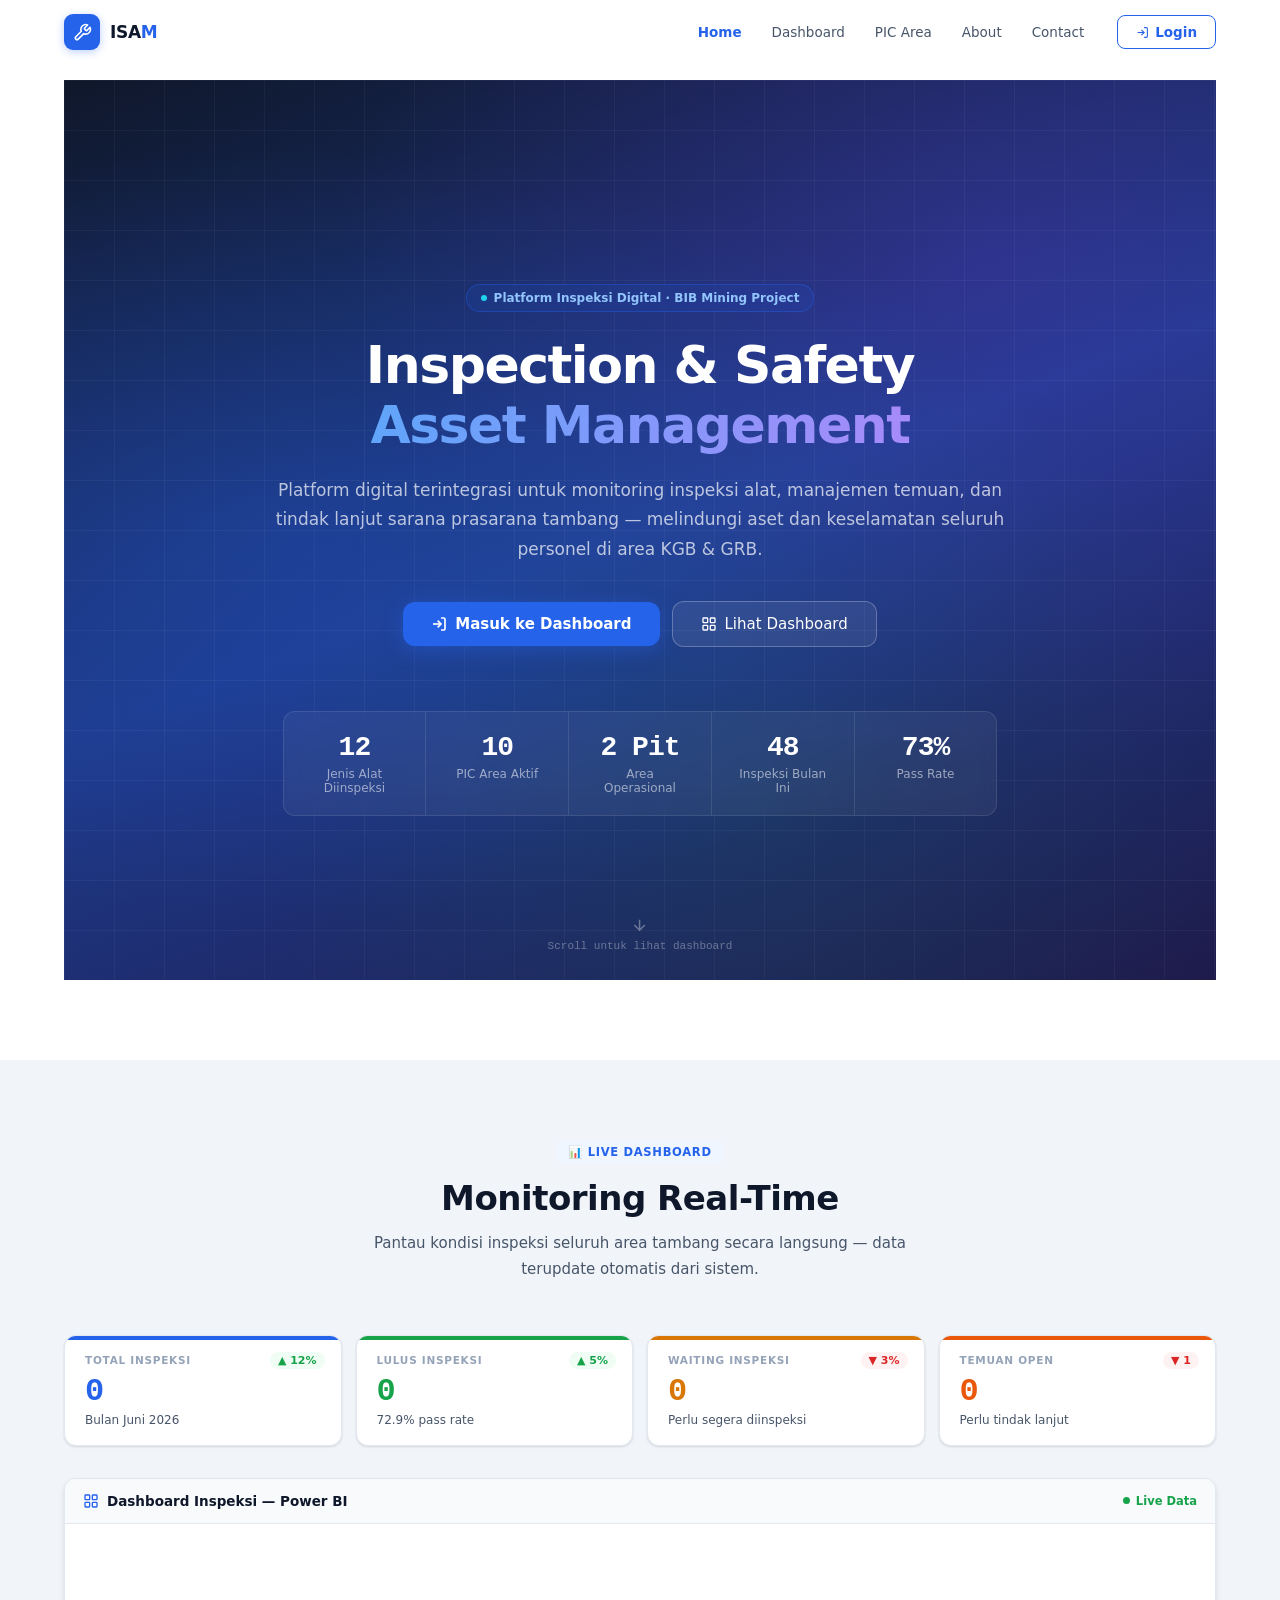
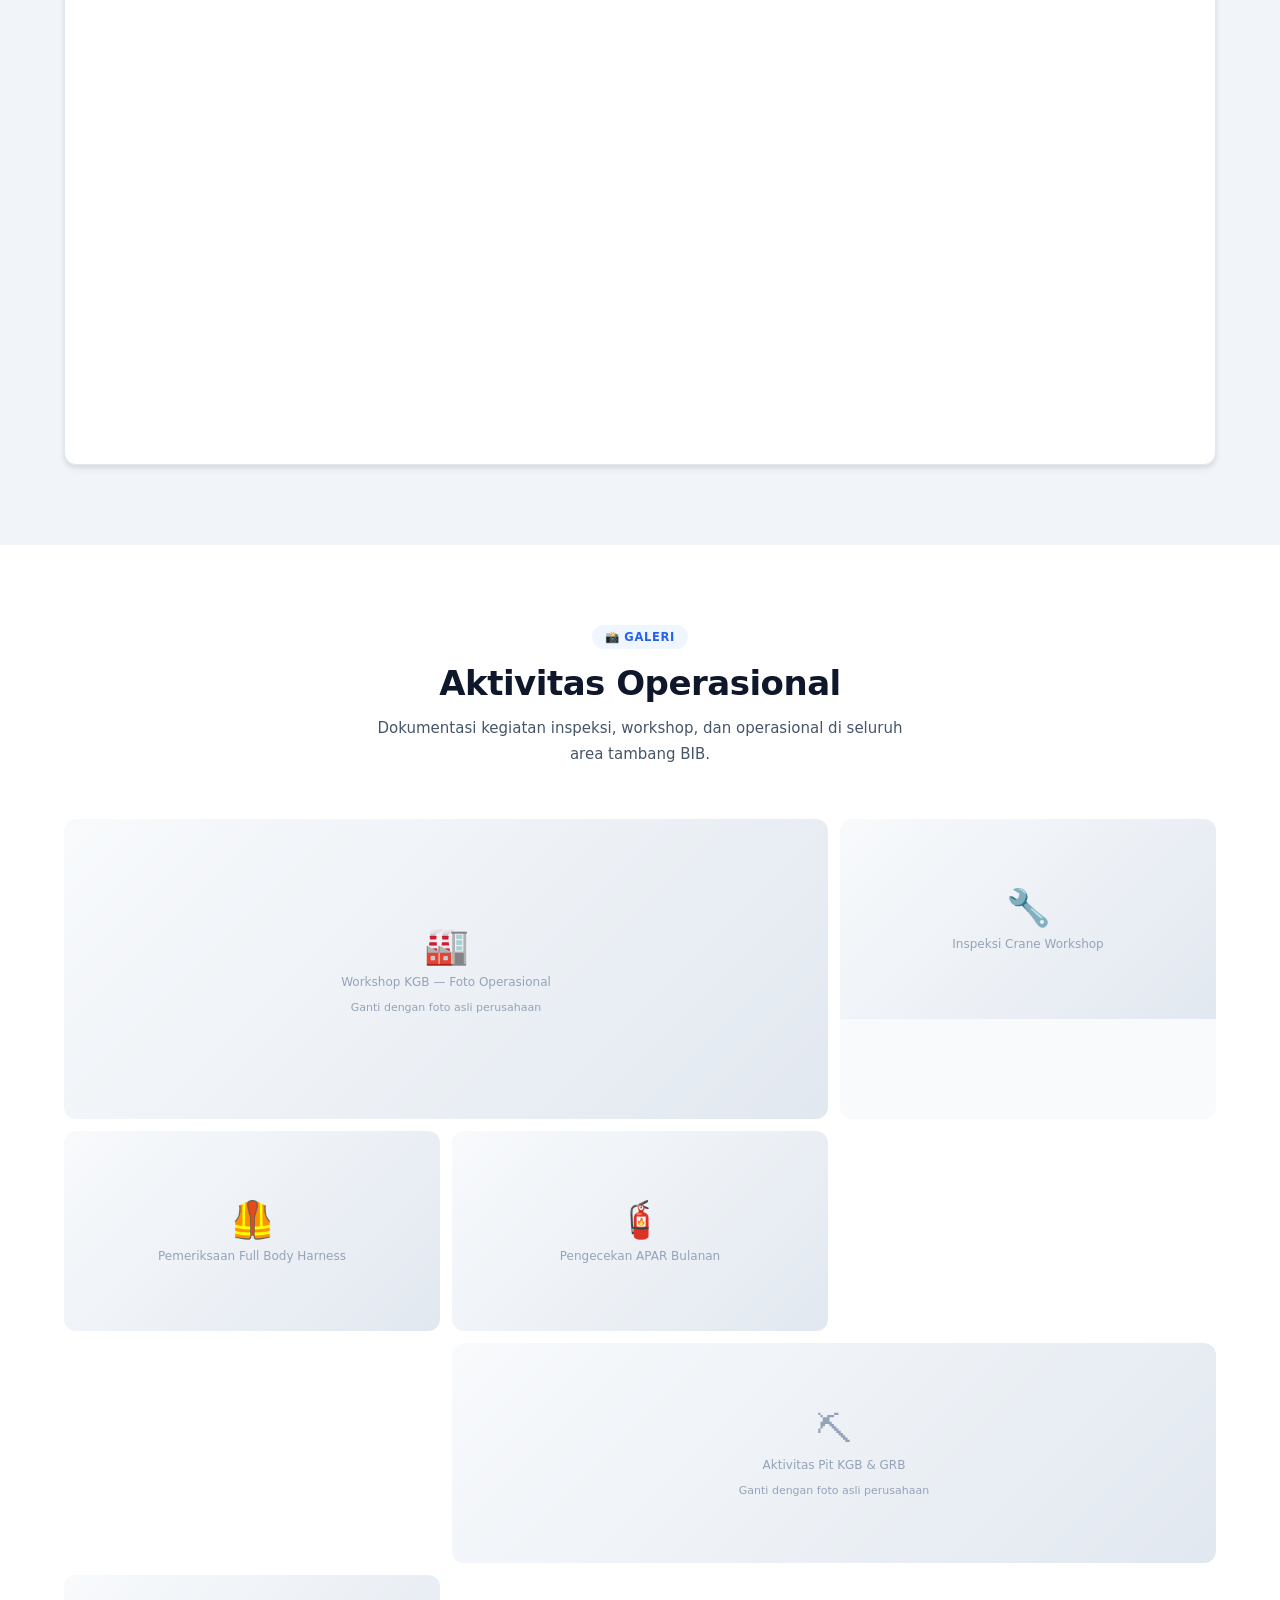
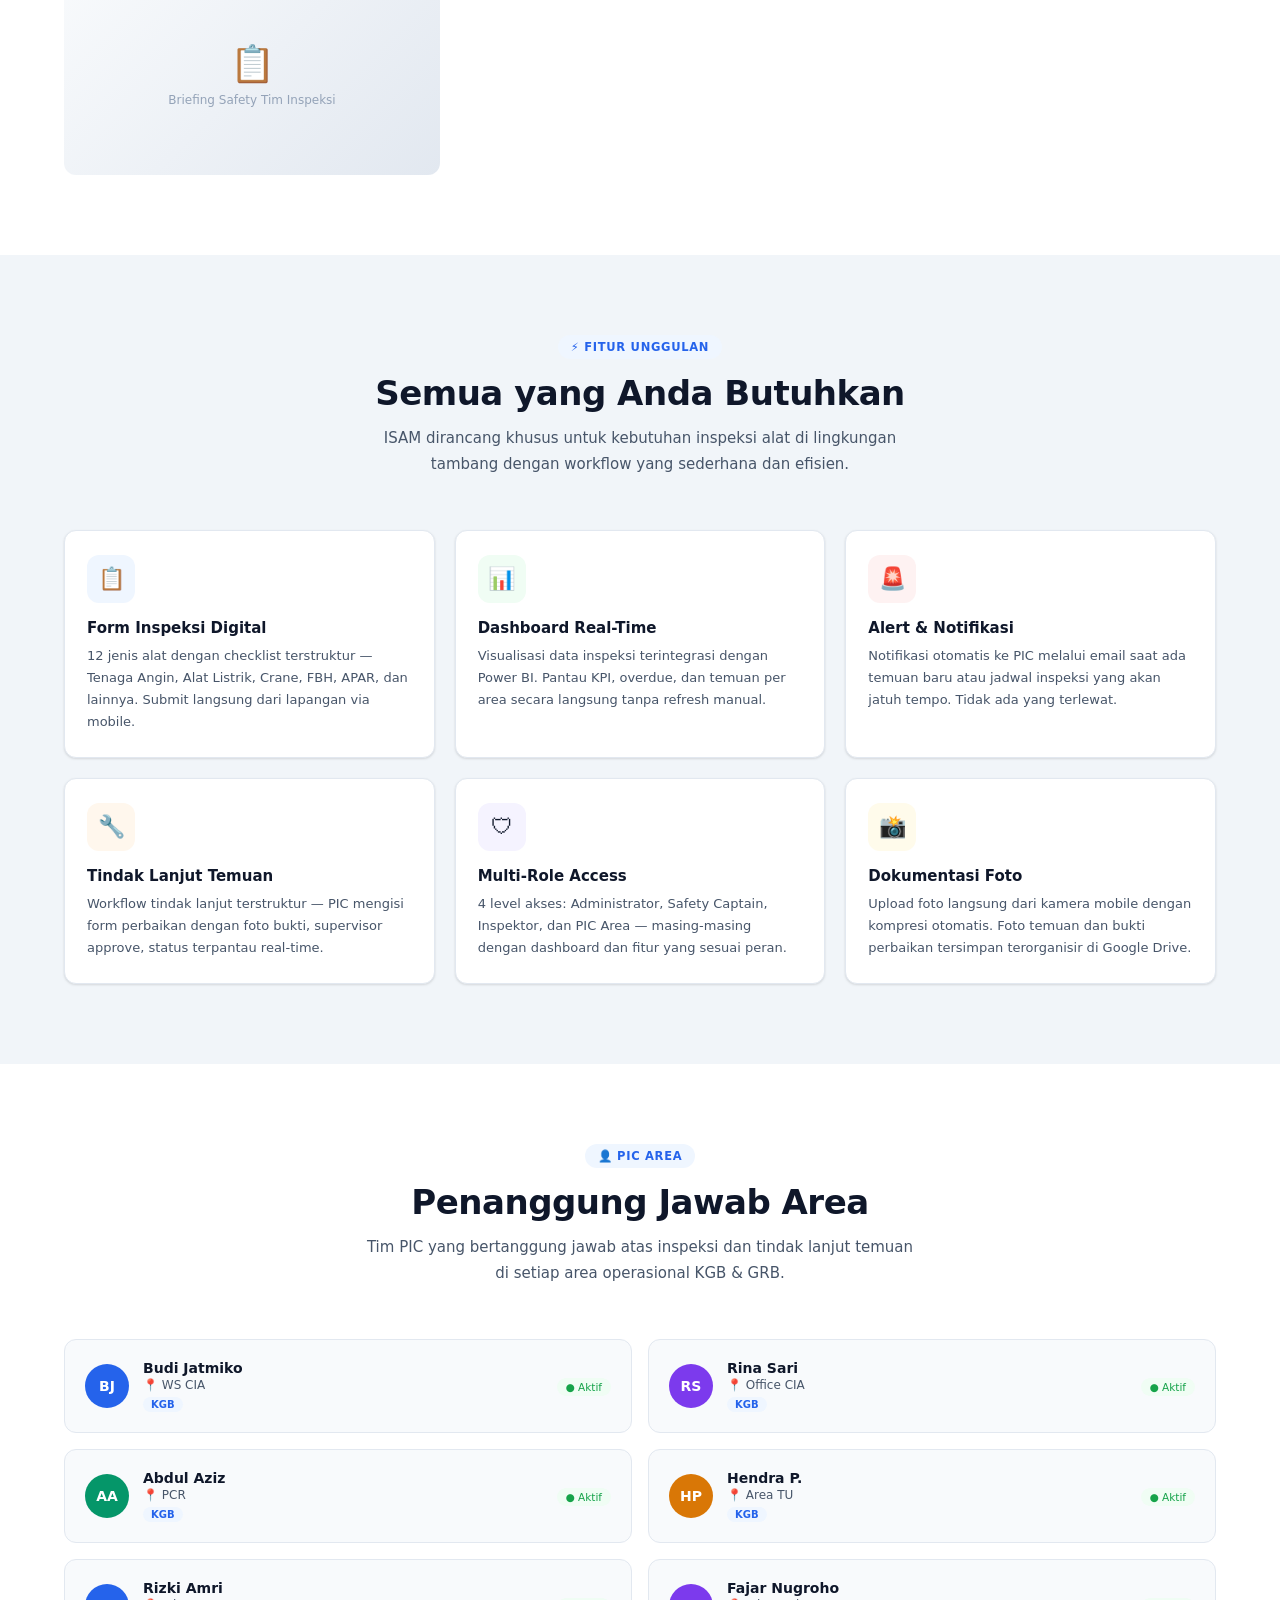
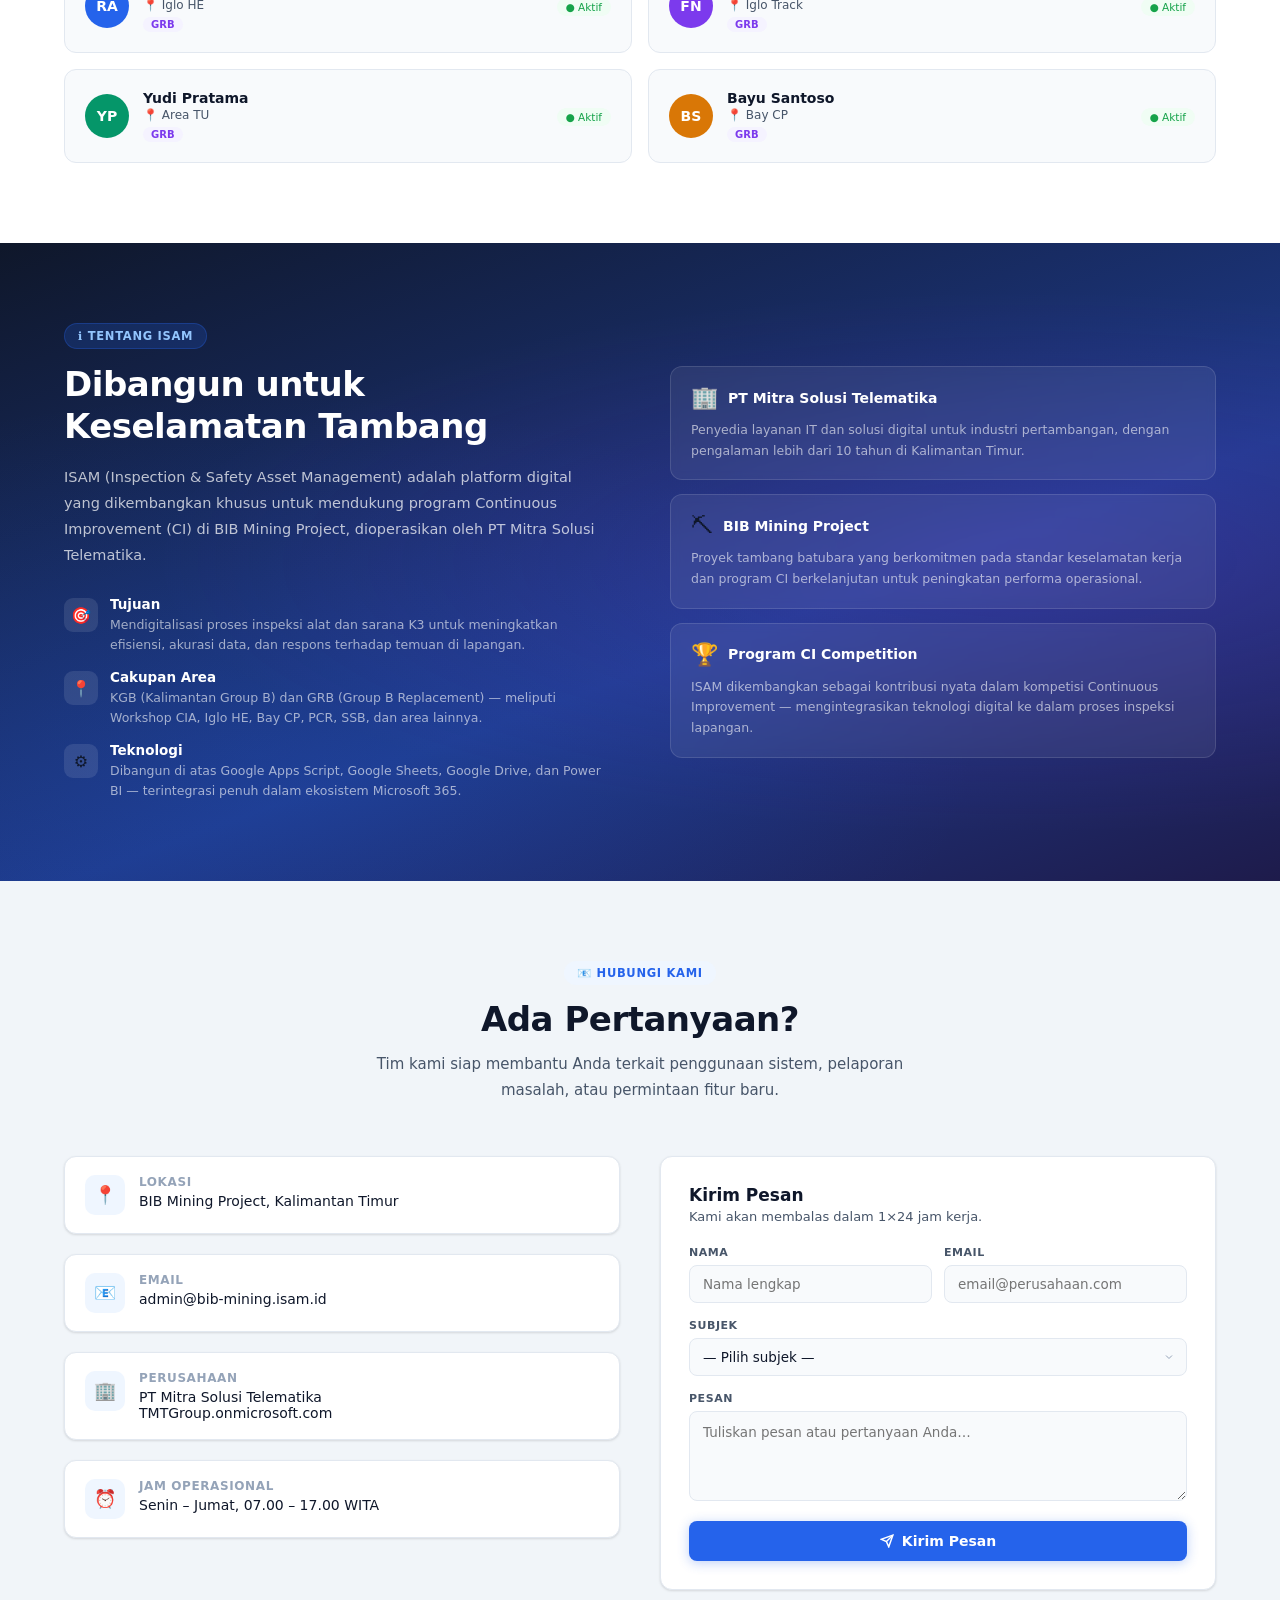
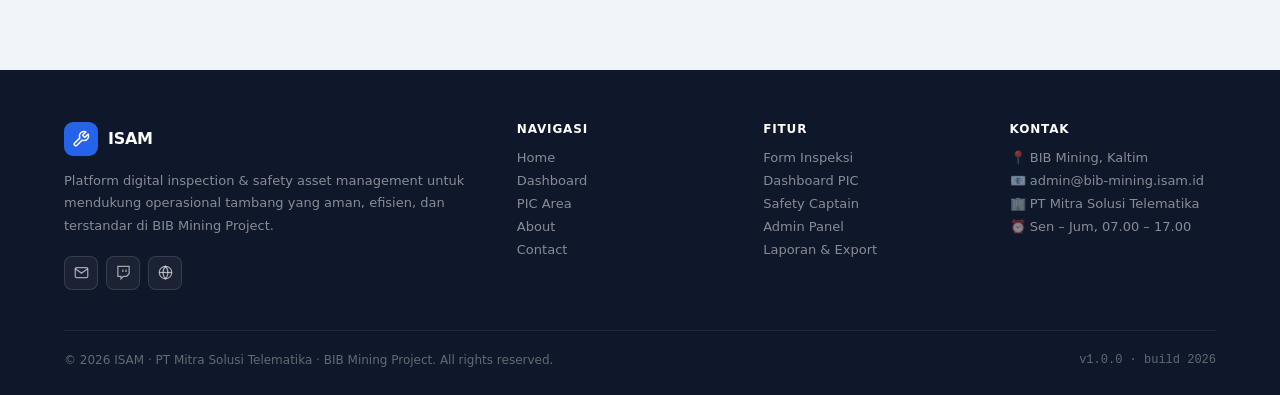
==== commit 20af4dea: "Update index.html" ====
--- a/index.html
+++ b/index.html
@@ -6,8 +6,8 @@
   <title>ISAM — Inspection & Safety Asset Management</title>
   <meta name="description" content="Platform digital monitoring inspeksi alat dan manajemen temuan sarana prasarana tambang BIB Mining." />
   <link href="https://fonts.googleapis.com/css2?family=Inter:wght@400;500;600;700;800&family=JetBrains+Mono:wght@400;500&display=swap" rel="stylesheet" />
-  <link rel="stylesheet" href="style/indexstyl.css" />
-  <link rel="stylesheet" href="style/index-responsive.css" />
+  <link rel="stylesheet" href="sytle/indexstyl.css" />
+  <link rel="stylesheet" href="sytle/index-responsive.css" />
   <!-- Di index.html — sudah ada, tidak perlu ubah -->
 <script src="Java/login.js"></script>
 </head>
@@ -694,4 +694,4 @@
 
 <script src="Java/indexjs.js"></script>
 </body>
-</html>+</html>
--- a/sytle/indexstyl.css
+++ b/sytle/indexstyl.css
@@ -0,0 +1,871 @@
+/* ============================================================
+   ISAM Landing Page — style.css
+   Versi : 1.0
+   ============================================================ */
+
+*,*::before,*::after{box-sizing:border-box;margin:0;padding:0;}
+
+:root{
+  --bg:        #f1f5f9;
+  --bg2:       #ffffff;
+  --bg3:       #f8fafc;
+  --line:      #e2e8f0;
+  --line2:     #cbd5e1;
+  --text:      #0f172a;
+  --text2:     #475569;
+  --text3:     #94a3b8;
+  --accent:    #2563eb;
+  --accent-d:  #1d4ed8;
+  --accent-lt: #eff6ff;
+  --green:     #16a34a;
+  --green-lt:  #f0fdf4;
+  --yellow:    #d97706;
+  --yellow-lt: #fffbeb;
+  --red:       #dc2626;
+  --red-lt:    #fef2f2;
+  --orange:    #ea580c;
+  --purple:    #7c3aed;
+  --shadow:    0 1px 3px rgba(0,0,0,.08),0 1px 2px rgba(0,0,0,.05);
+  --shadow-md: 0 4px 6px rgba(0,0,0,.07),0 2px 4px rgba(0,0,0,.05);
+  --shadow-lg: 0 20px 50px rgba(0,0,0,.1);
+  --mono:      'JetBrains Mono',monospace;
+  --sans:      'Inter',system-ui,sans-serif;
+  --r:  8px;
+  --rl: 12px;
+}
+
+html{scroll-behavior:smooth;}
+body{font-family:var(--sans);background:var(--bg2);color:var(--text);overflow-x:hidden;}
+::-webkit-scrollbar{width:6px;}
+::-webkit-scrollbar-track{background:var(--bg3);}
+::-webkit-scrollbar-thumb{background:var(--line2);border-radius:3px;}
+
+
+/* ============================================================
+   NAVBAR
+   ============================================================ */
+.navbar{
+  position:fixed;top:0;left:0;right:0;z-index:1000;
+  height:64px;
+  display:flex;align-items:center;
+  padding:0 5%;
+  gap:0;
+  transition:all .3s ease;
+}
+
+.navbar.scrolled{
+  background:rgba(255,255,255,.92);
+  backdrop-filter:blur(12px);
+  border-bottom:1px solid var(--line);
+  box-shadow:var(--shadow);
+}
+
+/* Logo */
+.nav-logo{
+  display:flex;align-items:center;gap:10px;
+  text-decoration:none;
+  margin-right:auto;
+}
+
+.nav-logo-mark{
+  width:36px;height:36px;
+  background:var(--accent);
+  border-radius:9px;
+  display:flex;align-items:center;justify-content:center;
+  box-shadow:0 2px 8px rgba(37,99,235,.3);
+  flex-shrink:0;
+}
+
+.nav-logo-mark svg{
+  width:19px;height:19px;
+  fill:none;stroke:#fff;
+  stroke-width:2;stroke-linecap:round;stroke-linejoin:round;
+}
+
+.nav-logo-title{font-size:17px;font-weight:700;letter-spacing:-.3px;color:var(--text);}
+.nav-logo-title span{color:var(--accent);}
+
+/* Nav links */
+.nav-links{
+  display:flex;align-items:center;gap:4px;
+  margin-right:20px;
+}
+
+.nav-link{
+  font-size:13.5px;font-weight:500;
+  color:var(--text2);
+  padding:7px 13px;
+  border-radius:var(--r);
+  text-decoration:none;
+  transition:all .13s;
+  cursor:pointer;
+}
+
+.nav-link:hover{background:var(--bg3);color:var(--accent);}
+.nav-link.active{color:var(--accent);font-weight:600;}
+
+/* Nav CTA */
+.nav-cta{
+  display:flex;align-items:center;gap:8px;
+}
+
+.btn-nav-login{
+  display:inline-flex;align-items:center;gap:6px;
+  padding:8px 18px;
+  border-radius:var(--r);
+  border:1.5px solid var(--accent);
+  background:transparent;
+  color:var(--accent);
+  font-family:var(--sans);font-size:13.5px;font-weight:600;
+  cursor:pointer;transition:all .15s;text-decoration:none;
+}
+.btn-nav-login:hover{background:var(--accent-lt);}
+
+.btn-nav-primary{
+  display:inline-flex;align-items:center;gap:6px;
+  padding:8px 18px;
+  border-radius:var(--r);
+  border:none;
+  background:var(--accent);
+  color:#fff;
+  font-family:var(--sans);font-size:13.5px;font-weight:600;
+  cursor:pointer;transition:all .15s;
+  box-shadow:0 2px 10px rgba(37,99,235,.3);
+  text-decoration:none;
+}
+.btn-nav-primary:hover{background:var(--accent-d);}
+
+/* Profile badge (after login) */
+.profile-badge{
+  display:none;
+  align-items:center;gap:8px;
+  padding:5px 12px 5px 5px;
+  border-radius:20px;
+  border:1.5px solid var(--line);
+  background:var(--bg2);
+  cursor:pointer;
+  transition:all .13s;
+}
+.profile-badge:hover{border-color:var(--accent);background:var(--accent-lt);}
+.profile-ava{
+  width:30px;height:30px;border-radius:50%;
+  background:linear-gradient(135deg,var(--accent),var(--purple));
+  display:flex;align-items:center;justify-content:center;
+  font-size:11px;font-weight:700;color:#fff;
+}
+.profile-name{font-size:12.5px;font-weight:600;color:var(--text);}
+.profile-role{font-size:10.5px;color:var(--text3);}
+
+/* Hamburger */
+.hamburger{
+  display:none;
+  flex-direction:column;gap:5px;
+  cursor:pointer;padding:8px;
+  border-radius:var(--r);
+  border:1px solid var(--line2);
+  background:var(--bg2);
+}
+.hamburger span{
+  display:block;width:18px;height:2px;
+  background:var(--text);border-radius:2px;
+  transition:all .25s;
+}
+
+/* Mobile menu */
+.mobile-menu{
+  display:none;
+  position:fixed;
+  top:64px;left:0;right:0;
+  background:var(--bg2);
+  border-bottom:1px solid var(--line);
+  padding:16px 5%;
+  box-shadow:var(--shadow-md);
+  z-index:999;
+  flex-direction:column;gap:4px;
+}
+.mobile-menu.open{display:flex;}
+.mobile-link{
+  padding:10px 14px;border-radius:var(--r);
+  font-size:14px;font-weight:500;color:var(--text2);
+  cursor:pointer;text-decoration:none;transition:all .13s;
+}
+.mobile-link:hover{background:var(--bg3);color:var(--accent);}
+
+
+/* ============================================================
+   HERO SECTION
+   ============================================================ */
+.hero{
+  min-height:100vh;
+  display:flex;flex-direction:column;
+  align-items:center;justify-content:center;
+  padding:100px 5% 60px;
+  position:relative;
+  overflow:hidden;
+  background:linear-gradient(160deg,#0f172a 0%,#1e3a8a 50%,#1e1b4b 100%);
+}
+
+/* Animated background */
+.hero-bg{
+  position:absolute;inset:0;z-index:0;
+  background:
+    radial-gradient(ellipse at 20% 50%,rgba(37,99,235,.25) 0%,transparent 60%),
+    radial-gradient(ellipse at 80% 20%,rgba(124,58,237,.2) 0%,transparent 50%),
+    radial-gradient(ellipse at 60% 80%,rgba(22,163,74,.1) 0%,transparent 50%);
+}
+
+.hero-grid{
+  position:absolute;inset:0;z-index:0;
+  background-image:
+    linear-gradient(rgba(255,255,255,.04) 1px,transparent 1px),
+    linear-gradient(90deg,rgba(255,255,255,.04) 1px,transparent 1px);
+  background-size:50px 50px;
+}
+
+.hero-content{
+  position:relative;z-index:1;
+  text-align:center;
+  max-width:760px;
+}
+
+.hero-badge{
+  display:inline-flex;align-items:center;gap:7px;
+  padding:6px 14px;
+  border-radius:20px;
+  border:1px solid rgba(37,99,235,.4);
+  background:rgba(37,99,235,.12);
+  backdrop-filter:blur(4px);
+  font-size:12px;font-weight:600;
+  color:#93c5fd;
+  margin-bottom:24px;
+  animation:fadeUp .6s ease both;
+}
+
+.hero-badge-dot{
+  width:6px;height:6px;border-radius:50%;
+  background:#22d3ee;
+  animation:pulse 2s infinite;
+}
+
+@keyframes pulse{0%,100%{opacity:1;transform:scale(1)}50%{opacity:.6;transform:scale(1.3)}}
+
+.hero-title{
+  font-size:52px;font-weight:800;
+  color:#fff;
+  line-height:1.15;
+  letter-spacing:-1.5px;
+  margin-bottom:20px;
+  animation:fadeUp .7s .1s ease both;
+}
+
+.hero-title span{
+  background:linear-gradient(90deg,#60a5fa,#a78bfa);
+  -webkit-background-clip:text;
+  -webkit-text-fill-color:transparent;
+  background-clip:text;
+}
+
+.hero-desc{
+  font-size:17px;color:rgba(255,255,255,.7);
+  line-height:1.75;margin-bottom:36px;
+  animation:fadeUp .7s .2s ease both;
+}
+
+.hero-cta{
+  display:flex;align-items:center;justify-content:center;
+  gap:12px;flex-wrap:wrap;
+  animation:fadeUp .7s .3s ease both;
+}
+
+.btn-hero-primary{
+  display:inline-flex;align-items:center;gap:8px;
+  padding:13px 28px;
+  border-radius:var(--rl);
+  border:none;
+  background:var(--accent);
+  color:#fff;
+  font-family:var(--sans);font-size:15px;font-weight:600;
+  cursor:pointer;transition:all .2s;
+  box-shadow:0 4px 20px rgba(37,99,235,.4);
+  text-decoration:none;
+}
+.btn-hero-primary:hover{background:var(--accent-d);transform:translateY(-1px);box-shadow:0 6px 24px rgba(37,99,235,.5);}
+
+.btn-hero-secondary{
+  display:inline-flex;align-items:center;gap:8px;
+  padding:13px 28px;
+  border-radius:var(--rl);
+  border:1.5px solid rgba(255,255,255,.25);
+  background:rgba(255,255,255,.07);
+  backdrop-filter:blur(4px);
+  color:#fff;
+  font-family:var(--sans);font-size:15px;font-weight:500;
+  cursor:pointer;transition:all .2s;
+  text-decoration:none;
+}
+.btn-hero-secondary:hover{background:rgba(255,255,255,.14);border-color:rgba(255,255,255,.4);}
+
+/* Hero stats */
+.hero-stats{
+  position:relative;z-index:1;
+  display:flex;gap:0;
+  margin-top:64px;
+  border-radius:var(--rl);
+  border:1px solid rgba(255,255,255,.1);
+  background:rgba(255,255,255,.05);
+  backdrop-filter:blur(8px);
+  overflow:hidden;
+  animation:fadeUp .7s .4s ease both;
+}
+
+.hero-stat{
+  flex:1;padding:20px 24px;
+  text-align:center;
+  border-right:1px solid rgba(255,255,255,.1);
+}
+.hero-stat:last-child{border-right:none;}
+
+.hs-val{font-size:28px;font-weight:700;color:#fff;font-family:var(--mono);letter-spacing:-1px;}
+.hs-lbl{font-size:12px;color:rgba(255,255,255,.55);margin-top:4px;}
+
+@keyframes fadeUp{
+  from{opacity:0;transform:translateY(20px)}
+  to{opacity:1;transform:translateY(0)}
+}
+
+/* Scroll indicator */
+.scroll-hint{
+  position:absolute;bottom:28px;left:50%;transform:translateX(-50%);
+  display:flex;flex-direction:column;align-items:center;gap:6px;
+  color:rgba(255,255,255,.35);font-size:11px;font-family:var(--mono);
+  animation:bounce 2s infinite;z-index:1;cursor:pointer;
+}
+.scroll-hint svg{width:18px;height:18px;}
+@keyframes bounce{0%,100%{transform:translateX(-50%) translateY(0)}50%{transform:translateX(-50%) translateY(6px)}}
+
+
+/* ============================================================
+   SECTION COMMONS
+   ============================================================ */
+section{padding:80px 5%;}
+
+.section-header{text-align:center;margin-bottom:52px;}
+.section-badge{
+  display:inline-flex;align-items:center;gap:6px;
+  padding:5px 13px;border-radius:20px;
+  background:var(--accent-lt);color:var(--accent);
+  font-size:11.5px;font-weight:600;
+  text-transform:uppercase;letter-spacing:.06em;
+  margin-bottom:14px;
+}
+.section-title{font-size:34px;font-weight:800;color:var(--text);letter-spacing:-.5px;margin-bottom:12px;}
+.section-desc{font-size:15px;color:var(--text2);line-height:1.75;max-width:560px;margin:0 auto;}
+
+
+/* ============================================================
+   KPI / POWERBI SECTION
+   ============================================================ */
+.kpi-section{background:var(--bg);}
+
+/* KPI quick cards */
+.kpi-quick{
+  display:grid;
+  grid-template-columns:repeat(4,1fr);
+  gap:14px;
+  margin-bottom:32px;
+}
+
+.kq-card{
+  background:var(--bg2);
+  border:1px solid var(--line);
+  border-radius:var(--rl);
+  padding:18px 20px;
+  position:relative;overflow:hidden;
+  box-shadow:var(--shadow);
+  transition:box-shadow .2s,transform .2s;
+}
+.kq-card:hover{box-shadow:var(--shadow-md);transform:translateY(-2px);}
+
+.kq-accent{
+  position:absolute;top:0;left:0;right:0;
+  height:4px;border-radius:4px 4px 0 0;
+}
+.kq-label{font-size:10.5px;font-weight:600;color:var(--text3);text-transform:uppercase;letter-spacing:.07em;margin-bottom:10px;}
+.kq-val{font-size:32px;font-weight:800;font-family:var(--mono);letter-spacing:-1px;line-height:1;margin-bottom:5px;}
+.kq-desc{font-size:12px;color:var(--text2);}
+.kq-trend{
+  position:absolute;top:16px;right:16px;
+  font-size:11px;font-weight:600;padding:2px 8px;border-radius:20px;
+}
+.kq-up{background:var(--green-lt);color:var(--green);}
+.kq-down{background:var(--red-lt);color:var(--red);}
+
+/* Power BI embed */
+.pbi-wrap{
+  background:var(--bg2);
+  border:1px solid var(--line);
+  border-radius:var(--rl);
+  overflow:hidden;
+  box-shadow:var(--shadow-md);
+}
+
+.pbi-header{
+  display:flex;align-items:center;justify-content:space-between;
+  padding:14px 18px;
+  border-bottom:1px solid var(--line);
+  background:var(--bg3);
+}
+
+.pbi-title{
+  display:flex;align-items:center;gap:8px;
+  font-size:13.5px;font-weight:600;color:var(--text);
+}
+
+.pbi-title svg{width:16px;height:16px;color:var(--accent);}
+
+.pbi-live{
+  display:flex;align-items:center;gap:6px;
+  font-size:11.5px;color:var(--green);font-weight:600;
+}
+.pbi-live-dot{
+  width:7px;height:7px;border-radius:50%;
+  background:var(--green);
+  animation:pulse 2s infinite;
+}
+
+.pbi-frame{
+  width:100%;height:540px;border:none;display:block;
+}
+
+
+/* ============================================================
+   FOTO GALLERY SECTION
+   ============================================================ */
+.gallery-section{background:var(--bg2);}
+
+.gallery-grid{
+  display:grid;
+  grid-template-columns:repeat(3,1fr);
+  grid-template-rows:auto;
+  gap:12px;
+}
+
+.gallery-item{
+  border-radius:var(--rl);
+  overflow:hidden;
+  position:relative;
+  cursor:pointer;
+  background:var(--bg3);
+}
+
+.gallery-item:first-child{
+  grid-column:1/3;
+  grid-row:1/2;
+}
+
+.gallery-item:nth-child(5){
+  grid-column:2/4;
+}
+
+.gallery-img{
+  width:100%;
+  object-fit:cover;
+  display:block;
+  transition:transform .4s ease;
+}
+
+.gallery-item:first-child .gallery-img{height:300px;}
+.gallery-item:not(:first-child):not(:nth-child(5)) .gallery-img{height:200px;}
+.gallery-item:nth-child(5) .gallery-img{height:220px;}
+
+.gallery-item:hover .gallery-img{transform:scale(1.05);}
+
+.gallery-overlay{
+  position:absolute;inset:0;
+  background:linear-gradient(to top,rgba(0,0,0,.6) 0%,transparent 60%);
+  opacity:0;
+  transition:opacity .3s;
+  display:flex;align-items:flex-end;padding:16px;
+}
+.gallery-item:hover .gallery-overlay{opacity:1;}
+
+.gallery-caption{
+  color:#fff;font-size:13px;font-weight:600;
+}
+
+/* Fallback placeholder saat tidak ada gambar asli */
+.gallery-placeholder{
+  width:100%;
+  display:flex;flex-direction:column;
+  align-items:center;justify-content:center;
+  background:linear-gradient(135deg,var(--bg3),var(--line));
+  color:var(--text3);
+  font-size:13px;gap:8px;
+}
+
+.gallery-item:first-child .gallery-placeholder{height:300px;}
+.gallery-item:not(:first-child):not(:nth-child(5)) .gallery-placeholder{height:200px;}
+.gallery-item:nth-child(5) .gallery-placeholder{height:220px;}
+
+.gp-icon{font-size:36px;}
+.gp-lbl{font-size:12px;font-weight:500;}
+
+
+/* ============================================================
+   FEATURES SECTION
+   ============================================================ */
+.features-section{background:var(--bg);}
+
+.features-grid{
+  display:grid;
+  grid-template-columns:repeat(3,1fr);
+  gap:20px;
+}
+
+.feat-card{
+  background:var(--bg2);
+  border:1px solid var(--line);
+  border-radius:var(--rl);
+  padding:24px 22px;
+  box-shadow:var(--shadow);
+  transition:all .2s;
+}
+.feat-card:hover{box-shadow:var(--shadow-md);transform:translateY(-3px);border-color:var(--accent);}
+
+.feat-icon{
+  width:48px;height:48px;
+  border-radius:12px;
+  display:flex;align-items:center;justify-content:center;
+  font-size:22px;
+  margin-bottom:16px;
+}
+
+.feat-title{font-size:15px;font-weight:700;color:var(--text);margin-bottom:8px;}
+.feat-desc{font-size:13px;color:var(--text2);line-height:1.7;}
+
+
+/* ============================================================
+   PIC AREA SECTION
+   ============================================================ */
+.pic-section{background:var(--bg2);}
+
+.pic-area-grid{
+  display:grid;
+  grid-template-columns:repeat(2,1fr);
+  gap:16px;
+}
+
+.pa-card{
+  background:var(--bg3);
+  border:1px solid var(--line);
+  border-radius:var(--rl);
+  padding:20px;
+  display:flex;align-items:center;gap:14px;
+  transition:all .2s;
+}
+.pa-card:hover{box-shadow:var(--shadow-md);border-color:var(--accent);background:var(--accent-lt);}
+
+.pa-ava{
+  width:44px;height:44px;border-radius:50%;
+  display:flex;align-items:center;justify-content:center;
+  font-size:14px;font-weight:700;color:#fff;flex-shrink:0;
+}
+
+.pa-name{font-size:14px;font-weight:600;color:var(--text);}
+.pa-area{font-size:12px;color:var(--text2);margin-top:2px;}
+.pa-pit {
+  display:inline-flex;
+  font-size:10px;font-weight:600;
+  padding:2px 8px;border-radius:20px;
+  margin-top:5px;
+}
+
+.pa-status{margin-left:auto;flex-shrink:0;}
+.pa-badge{
+  display:inline-flex;align-items:center;gap:4px;
+  font-size:10.5px;font-weight:500;
+  padding:3px 9px;border-radius:20px;
+}
+
+
+/* ============================================================
+   ABOUT SECTION
+   ============================================================ */
+.about-section{
+  background:linear-gradient(160deg,#0f172a 0%,#1e3a8a 60%,#1e1b4b 100%);
+  position:relative;overflow:hidden;
+}
+
+.about-section::before{
+  content:'';
+  position:absolute;inset:0;
+  background:
+    radial-gradient(ellipse at 80% 50%,rgba(124,58,237,.2) 0%,transparent 60%),
+    radial-gradient(ellipse at 20% 80%,rgba(37,99,235,.15) 0%,transparent 50%);
+}
+
+.about-grid{
+  position:relative;z-index:1;
+  display:grid;
+  grid-template-columns:1fr 1fr;
+  gap:60px;
+  align-items:center;
+}
+
+.about-content .section-badge{
+  background:rgba(37,99,235,.2);
+  color:#93c5fd;
+  border:1px solid rgba(37,99,235,.3);
+}
+
+.about-title{
+  font-size:34px;font-weight:800;color:#fff;
+  letter-spacing:-.5px;margin-bottom:16px;line-height:1.25;
+}
+
+.about-desc{
+  font-size:14.5px;color:rgba(255,255,255,.72);
+  line-height:1.8;margin-bottom:28px;
+}
+
+.about-items{display:flex;flex-direction:column;gap:14px;}
+
+.about-item{
+  display:flex;align-items:flex-start;gap:12px;
+}
+.about-item-icon{
+  width:34px;height:34px;
+  border-radius:9px;
+  background:rgba(255,255,255,.1);
+  display:flex;align-items:center;justify-content:center;
+  font-size:16px;flex-shrink:0;
+  margin-top:2px;
+}
+.about-item-title{font-size:13.5px;font-weight:600;color:#fff;margin-bottom:3px;}
+.about-item-desc{font-size:12.5px;color:rgba(255,255,255,.6);line-height:1.6;}
+
+/* About right — info cards */
+.about-cards{display:flex;flex-direction:column;gap:14px;}
+
+.ab-card{
+  background:rgba(255,255,255,.07);
+  border:1px solid rgba(255,255,255,.12);
+  border-radius:var(--rl);
+  padding:18px 20px;
+  backdrop-filter:blur(4px);
+  transition:all .2s;
+}
+.ab-card:hover{background:rgba(255,255,255,.1);border-color:rgba(255,255,255,.22);}
+
+.ab-card-head{display:flex;align-items:center;gap:10px;margin-bottom:10px;}
+.ab-card-icon{font-size:22px;}
+.ab-card-title{font-size:14px;font-weight:600;color:#fff;}
+.ab-card-desc{font-size:12.5px;color:rgba(255,255,255,.6);line-height:1.65;}
+
+
+/* ============================================================
+   CONTACT SECTION
+   ============================================================ */
+.contact-section{background:var(--bg);}
+
+.contact-grid{
+  display:grid;
+  grid-template-columns:1fr 1fr;
+  gap:40px;
+  align-items:start;
+}
+
+.contact-info{display:flex;flex-direction:column;gap:20px;}
+
+.ci-item{
+  display:flex;align-items:flex-start;gap:14px;
+  background:var(--bg2);
+  border:1px solid var(--line);
+  border-radius:var(--rl);
+  padding:18px 20px;
+  box-shadow:var(--shadow);
+}
+
+.ci-icon{
+  width:40px;height:40px;
+  border-radius:10px;
+  background:var(--accent-lt);
+  display:flex;align-items:center;justify-content:center;
+  font-size:18px;flex-shrink:0;
+}
+
+.ci-title{font-size:12px;font-weight:600;color:var(--text3);text-transform:uppercase;letter-spacing:.05em;margin-bottom:4px;}
+.ci-val{font-size:14px;color:var(--text);font-weight:500;}
+
+/* Contact form */
+.contact-form{
+  background:var(--bg2);
+  border:1px solid var(--line);
+  border-radius:var(--rl);
+  padding:28px;
+  box-shadow:var(--shadow);
+}
+
+.cf-title{font-size:17px;font-weight:700;color:var(--text);margin-bottom:4px;}
+.cf-sub{font-size:13px;color:var(--text2);margin-bottom:22px;}
+
+.cf-field{margin-bottom:16px;}
+.cf-lbl{
+  display:block;
+  font-size:11px;font-weight:600;
+  color:var(--text2);text-transform:uppercase;letter-spacing:.05em;
+  margin-bottom:6px;
+}
+
+.cf-field input,
+.cf-field select,
+.cf-field textarea{
+  width:100%;
+  background:var(--bg3);
+  border:1.5px solid var(--line);
+  border-radius:var(--r);
+  color:var(--text);
+  padding:10px 13px;
+  font-family:var(--sans);font-size:13.5px;
+  outline:none;
+  transition:border-color .15s,box-shadow .15s;
+  -webkit-appearance:none;
+}
+
+.cf-field input:focus,
+.cf-field select:focus,
+.cf-field textarea:focus{
+  border-color:var(--accent);
+  box-shadow:0 0 0 3px rgba(37,99,235,.09);
+  background:#fff;
+}
+
+.cf-field textarea{resize:vertical;min-height:90px;line-height:1.55;}
+
+.cf-field select{
+  background-image:url("data:image/svg+xml,%3Csvg xmlns='http://www.w3.org/2000/svg' width='12' height='12' viewBox='0 0 24 24' fill='none' stroke='%2394a3b8' stroke-width='2'%3E%3Cpath d='M6 9l6 6 6-6'/%3E%3C/svg%3E");
+  background-repeat:no-repeat;background-position:right 11px center;padding-right:34px;
+}
+
+.cf-r2{display:grid;grid-template-columns:1fr 1fr;gap:12px;}
+
+.btn-submit{
+  width:100%;display:flex;align-items:center;justify-content:center;gap:8px;
+  padding:12px;border-radius:var(--r);border:none;
+  background:var(--accent);color:#fff;
+  font-family:var(--sans);font-size:14px;font-weight:600;
+  cursor:pointer;transition:all .15s;
+  box-shadow:0 2px 12px rgba(37,99,235,.3);
+}
+.btn-submit:hover{background:var(--accent-d);}
+
+
+/* ============================================================
+   FOOTER
+   ============================================================ */
+.footer{
+  background:#0f172a;
+  color:rgba(255,255,255,.6);
+  padding:52px 5% 28px;
+}
+
+.footer-grid{
+  display:grid;
+  grid-template-columns:2fr 1fr 1fr 1fr;
+  gap:40px;
+  margin-bottom:40px;
+}
+
+.footer-brand{}
+.footer-logo{display:flex;align-items:center;gap:10px;margin-bottom:14px;}
+.footer-logo-mark{
+  width:34px;height:34px;
+  background:var(--accent);border-radius:9px;
+  display:flex;align-items:center;justify-content:center;
+}
+.footer-logo-mark svg{width:18px;height:18px;fill:none;stroke:#fff;stroke-width:2;stroke-linecap:round;stroke-linejoin:round;}
+.footer-logo-title{font-size:16px;font-weight:700;color:#fff;letter-spacing:-.3px;}
+
+.footer-desc{font-size:13px;line-height:1.75;color:rgba(255,255,255,.5);margin-bottom:18px;}
+
+.footer-social{display:flex;gap:8px;}
+.social-btn{
+  width:34px;height:34px;border-radius:8px;
+  border:1px solid rgba(255,255,255,.12);
+  background:rgba(255,255,255,.05);
+  display:flex;align-items:center;justify-content:center;
+  cursor:pointer;transition:all .13s;color:rgba(255,255,255,.6);
+}
+.social-btn:hover{background:rgba(255,255,255,.12);color:#fff;}
+.social-btn svg{width:15px;height:15px;}
+
+.footer-col-title{font-size:12px;font-weight:700;color:#fff;text-transform:uppercase;letter-spacing:.07em;margin-bottom:14px;}
+
+.footer-links{display:flex;flex-direction:column;gap:8px;}
+.footer-link{
+  font-size:13px;color:rgba(255,255,255,.5);
+  cursor:pointer;transition:color .13s;text-decoration:none;
+}
+.footer-link:hover{color:rgba(255,255,255,.9);}
+
+.footer-bottom{
+  border-top:1px solid rgba(255,255,255,.08);
+  padding-top:22px;
+  display:flex;align-items:center;justify-content:space-between;
+  font-size:12px;color:rgba(255,255,255,.35);
+}
+
+.footer-bottom-right{font-family:var(--mono);}
+
+
+/* ============================================================
+   TOAST
+   ============================================================ */
+.toast{
+  position:fixed;bottom:22px;right:22px;
+  background:var(--text);color:#fff;
+  border-radius:10px;padding:11px 16px;
+  font-size:13px;box-shadow:0 8px 24px rgba(0,0,0,.15);
+  transform:translateY(70px);opacity:0;
+  transition:all .25s cubic-bezier(.34,1.56,.64,1);
+  z-index:9999;display:flex;align-items:center;gap:8px;
+}
+.toast.show{transform:translateY(0);opacity:1;}
+
+
+/* ============================================================
+   RESPONSIVE
+   ============================================================ */
+@media(max-width:1024px){
+  .kpi-quick{grid-template-columns:repeat(2,1fr);}
+  .features-grid{grid-template-columns:repeat(2,1fr);}
+  .footer-grid{grid-template-columns:1fr 1fr;}
+}
+
+@media(max-width:768px){
+  .nav-links,.nav-cta{display:none;}
+  .hamburger{display:flex;}
+  .hero-title{font-size:36px;}
+  .hero-stats{flex-direction:column;}
+  .hero-stat{border-right:none;border-bottom:1px solid rgba(255,255,255,.1);}
+  .hero-stat:last-child{border-bottom:none;}
+  .kpi-quick{grid-template-columns:repeat(2,1fr);}
+  .gallery-grid{grid-template-columns:1fr 1fr;}
+  .gallery-item:first-child{grid-column:1/-1;}
+  .gallery-item:nth-child(5){grid-column:1/-1;}
+  .features-grid{grid-template-columns:1fr;}
+  .pic-area-grid{grid-template-columns:1fr;}
+  .about-grid{grid-template-columns:1fr;}
+  .contact-grid{grid-template-columns:1fr;}
+  .footer-grid{grid-template-columns:1fr 1fr;}
+  .footer-bottom{flex-direction:column;gap:8px;text-align:center;}
+  section{padding:60px 5%;}
+}
+
+@media(max-width:480px){
+  .kpi-quick{grid-template-columns:1fr;}
+  .gallery-grid{grid-template-columns:1fr;}
+  .gallery-item:first-child,.gallery-item:nth-child(5){grid-column:1;}
+  .footer-grid{grid-template-columns:1fr;}
+  .cf-r2{grid-template-columns:1fr;}
+}
--- a/sytle/index-responsive.css
+++ b/sytle/index-responsive.css
@@ -0,0 +1,301 @@
+/* ============================================================
+   ISAM Index — Responsive Enhancement
+   CARA PAKAI: paste/import di bagian PALING BAWAH indexstyl.css
+   atau tambahkan <link rel="stylesheet" href="style/index-responsive.css">
+   SETELAH baris <link rel="stylesheet" href="style/indexstyl.css">
+   ============================================================ */
+
+/* ── BASE: cegah overflow horizontal di semua device ── */
+html, body {
+  max-width: 100%;
+  overflow-x: hidden;
+}
+
+img, svg, iframe, video {
+  max-width: 100%;
+}
+
+/* ============================================================
+   TABLET (1024px ke bawah)
+   ============================================================ */
+@media (max-width: 1024px) {
+  .nav-links { gap: 18px; }
+
+  .hero-title { font-size: 42px; }
+  .hero-desc  { font-size: 15px; }
+
+  .hero-stats {
+    flex-wrap: wrap;
+    justify-content: center;
+    gap: 16px 24px;
+  }
+
+  .gallery-grid {
+    grid-template-columns: repeat(2, 1fr);
+  }
+
+  .features-grid {
+    grid-template-columns: repeat(2, 1fr);
+  }
+
+  .about-grid {
+    grid-template-columns: 1fr;
+    gap: 32px;
+  }
+
+  .contact-grid {
+    grid-template-columns: 1fr;
+    gap: 32px;
+  }
+
+  .footer-grid {
+    grid-template-columns: repeat(2, 1fr);
+    gap: 32px;
+  }
+}
+
+/* ============================================================
+   MOBILE / TABLET KECIL (768px ke bawah)
+   ============================================================ */
+@media (max-width: 768px) {
+
+  /* Navbar */
+  .nav-links { display: none; }
+  .hamburger { display: flex; }
+
+  .nav-cta .btn-nav-login span,
+  .nav-cta .btn-nav-primary span { display: none; }
+
+  .profile-badge .profile-role { display: none; }
+
+  /* Hero */
+  .hero {
+    min-height: auto;
+    padding: 100px 20px 60px;
+    text-align: center;
+  }
+
+  .hero-badge { font-size: 12px; }
+
+  .hero-title { font-size: 32px; line-height: 1.25; }
+
+  .hero-desc {
+    font-size: 14px;
+    max-width: 100%;
+  }
+
+  .hero-cta {
+    flex-direction: column;
+    width: 100%;
+    gap: 10px;
+  }
+
+  .btn-hero-primary,
+  .btn-hero-secondary {
+    width: 100%;
+    justify-content: center;
+  }
+
+  .hero-stats {
+    grid-template-columns: repeat(2, 1fr);
+    display: grid;
+    gap: 16px;
+    width: 100%;
+  }
+
+  .hs-val { font-size: 22px; }
+  .hs-lbl { font-size: 11px; }
+
+  .scroll-hint { display: none; }
+
+  /* Section umum */
+  .section-header { padding: 0 20px; text-align: center; }
+  .section-title  { font-size: 24px; }
+  .section-desc   { font-size: 13.5px; }
+
+  /* KPI cards */
+  .kpi-section { padding: 50px 16px; }
+
+  .kpi-quick {
+    grid-template-columns: repeat(2, 1fr);
+    gap: 12px;
+  }
+
+  .kq-val { font-size: 26px; }
+
+  /* Power BI embed — buat scroll horizontal di mobile */
+  .pbi-wrap { padding: 12px; }
+
+  .pbi-frame {
+    width: 100%;
+    height: 320px;
+  }
+
+  /* Gallery */
+  .gallery-section { padding: 50px 16px; }
+
+  .gallery-grid {
+    grid-template-columns: 1fr;
+    gap: 14px;
+  }
+
+  .gallery-item .gallery-placeholder { height: 200px !important; }
+
+  /* Features */
+  .features-section { padding: 50px 16px; }
+
+  .features-grid {
+    grid-template-columns: 1fr;
+    gap: 14px;
+  }
+
+  /* PIC Area */
+  .pic-section { padding: 50px 16px; }
+
+  .pic-area-grid {
+    grid-template-columns: 1fr;
+    gap: 12px;
+  }
+
+  .pa-card {
+    flex-wrap: wrap;
+  }
+
+  /* About */
+  .about-section { padding: 50px 16px; }
+
+  .about-title { font-size: 24px; }
+  .about-desc  { font-size: 14px; }
+
+  .about-item {
+    align-items: flex-start;
+  }
+
+  .ab-card-desc { font-size: 13px; }
+
+  /* Contact */
+  .contact-section { padding: 50px 16px; }
+
+  .contact-form { padding: 20px; }
+
+  .cf-r2 {
+    grid-template-columns: 1fr;
+    gap: 0;
+  }
+
+  .cf-field input,
+  .cf-field select,
+  .cf-field textarea {
+    font-size: 16px; /* cegah auto-zoom iOS */
+  }
+
+  .btn-submit { width: 100%; justify-content: center; }
+
+  /* Footer */
+  .footer { padding: 40px 16px 20px; }
+
+  .footer-grid {
+    grid-template-columns: 1fr;
+    gap: 28px;
+    text-align: left;
+  }
+
+  .footer-bottom {
+    flex-direction: column;
+    gap: 8px;
+    text-align: center;
+  }
+
+  /* Toast */
+  .toast {
+    left: 16px;
+    right: 16px;
+    bottom: 16px;
+    width: auto;
+    justify-content: center;
+    text-align: center;
+  }
+}
+
+/* ============================================================
+   MOBILE KECIL (480px ke bawah)
+   ============================================================ */
+@media (max-width: 480px) {
+
+  .nav-logo-title { font-size: 16px; }
+
+  .hero { padding: 90px 16px 50px; }
+
+  .hero-title { font-size: 26px; }
+
+  .hero-stats { grid-template-columns: repeat(2, 1fr); }
+
+  .hs-val { font-size: 20px; }
+
+  .kpi-quick { grid-template-columns: 1fr 1fr; gap: 10px; }
+
+  .kq-card { padding: 14px; }
+
+  .kq-val { font-size: 22px; }
+
+  .pbi-frame { height: 260px; }
+
+  .section-title { font-size: 21px; }
+
+  .gallery-item .gallery-placeholder { height: 170px !important; }
+
+  .pa-card { padding: 14px; gap: 12px; }
+
+  .pa-ava { width: 40px; height: 40px; font-size: 14px; }
+
+  .contact-form { padding: 16px; }
+
+  .footer-grid { grid-template-columns: 1fr; }
+}
+
+/* ============================================================
+   HP JADUL / LAYAR SANGAT KECIL (360px ke bawah)
+   ============================================================ */
+@media (max-width: 360px) {
+  .hero-title { font-size: 22px; }
+  .hero-stats { grid-template-columns: 1fr 1fr; }
+  .kpi-quick  { grid-template-columns: 1fr; }
+  .pbi-frame  { height: 220px; }
+}
+
+/* ============================================================
+   LANDSCAPE MOBILE
+   ============================================================ */
+@media (max-width: 900px) and (orientation: landscape) {
+  .hero { padding: 90px 24px 40px; min-height: 100vh; }
+  .pbi-frame { height: 360px; }
+}
+
+/* ============================================================
+   SAFE AREA — iPhone notch & home indicator
+   ============================================================ */
+@supports (padding: env(safe-area-inset-bottom)) {
+  @media (max-width: 480px) {
+    .toast {
+      bottom: calc(16px + env(safe-area-inset-bottom));
+    }
+    .footer {
+      padding-bottom: calc(20px + env(safe-area-inset-bottom));
+    }
+  }
+}
+
+/* ============================================================
+   TOUCH DEVICE — matikan efek hover yang nyangkut
+   ============================================================ */
+@media (hover: none) {
+  .btn-hero-primary:hover,
+  .btn-hero-secondary:hover,
+  .feat-card:hover,
+  .gallery-item:hover .gallery-overlay,
+  .pa-card:hover,
+  .ab-card:hover,
+  .social-btn:hover {
+    transform: none;
+  }
+}
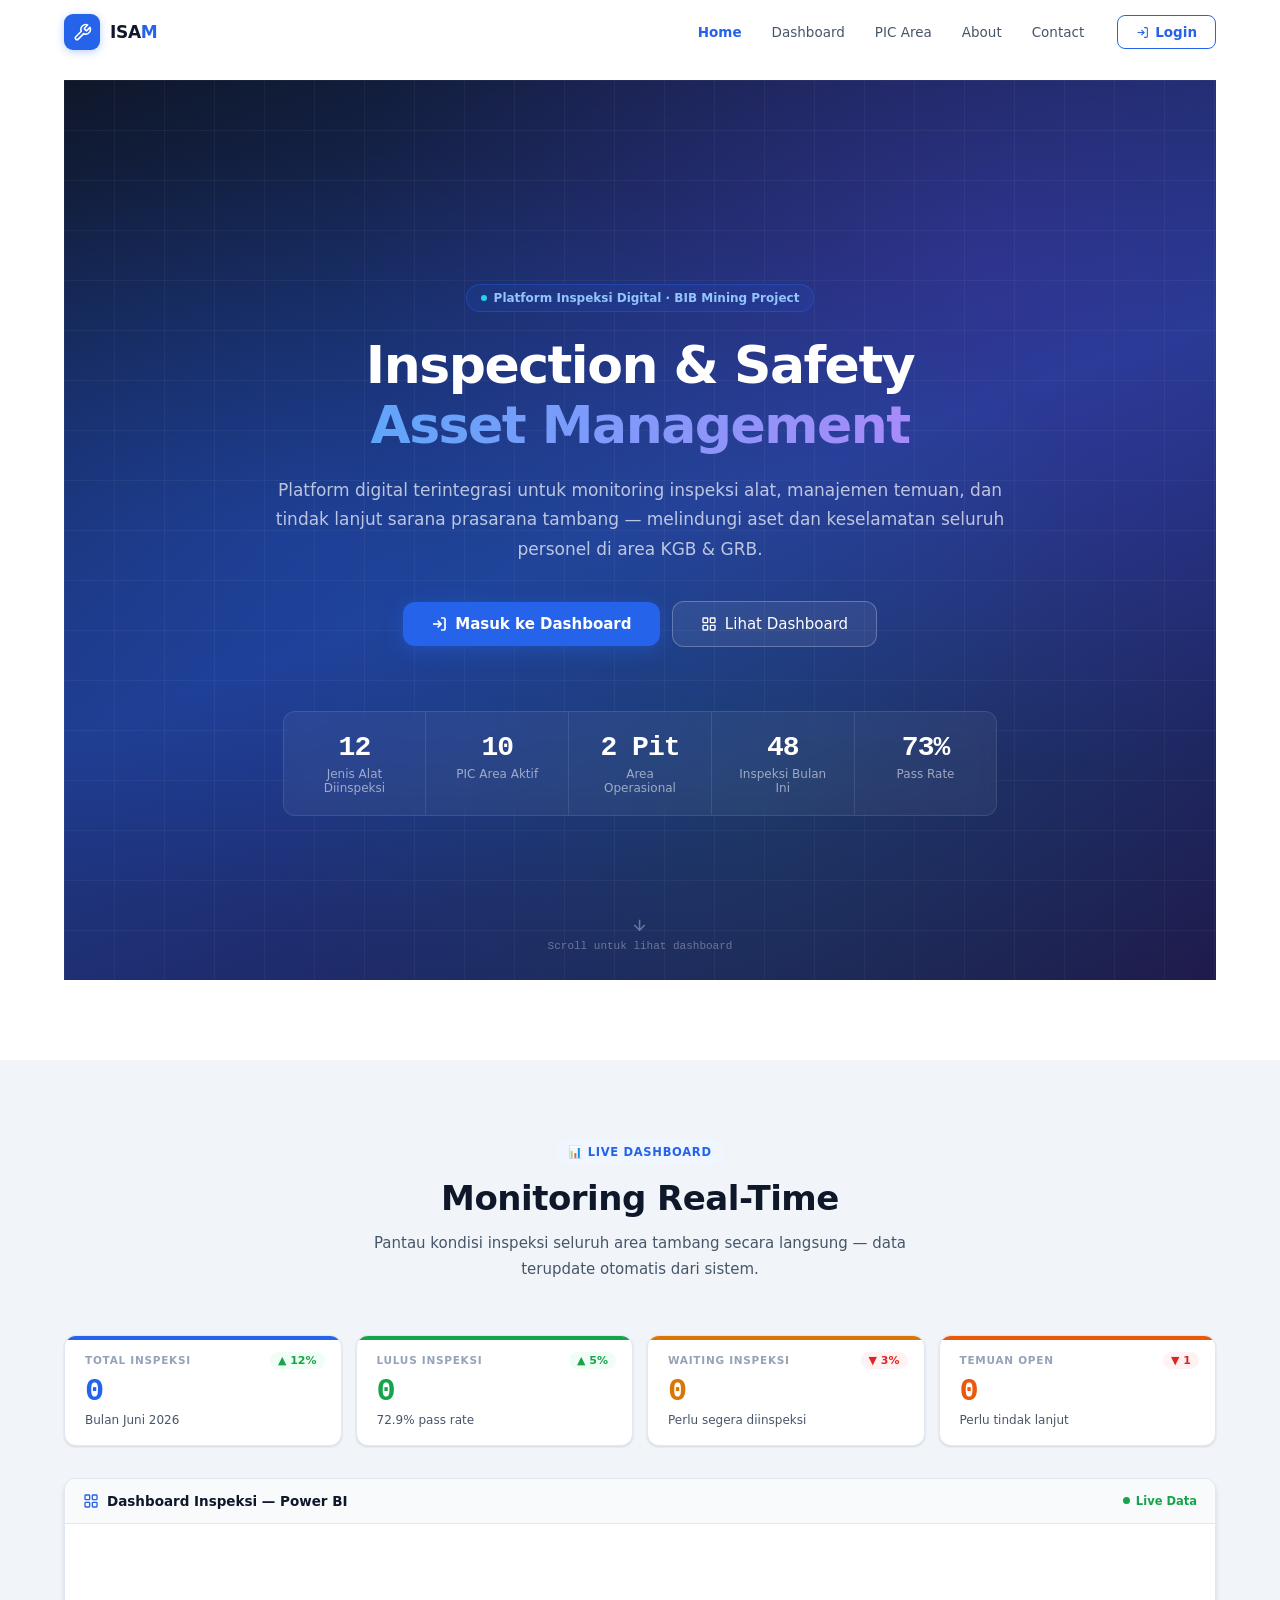
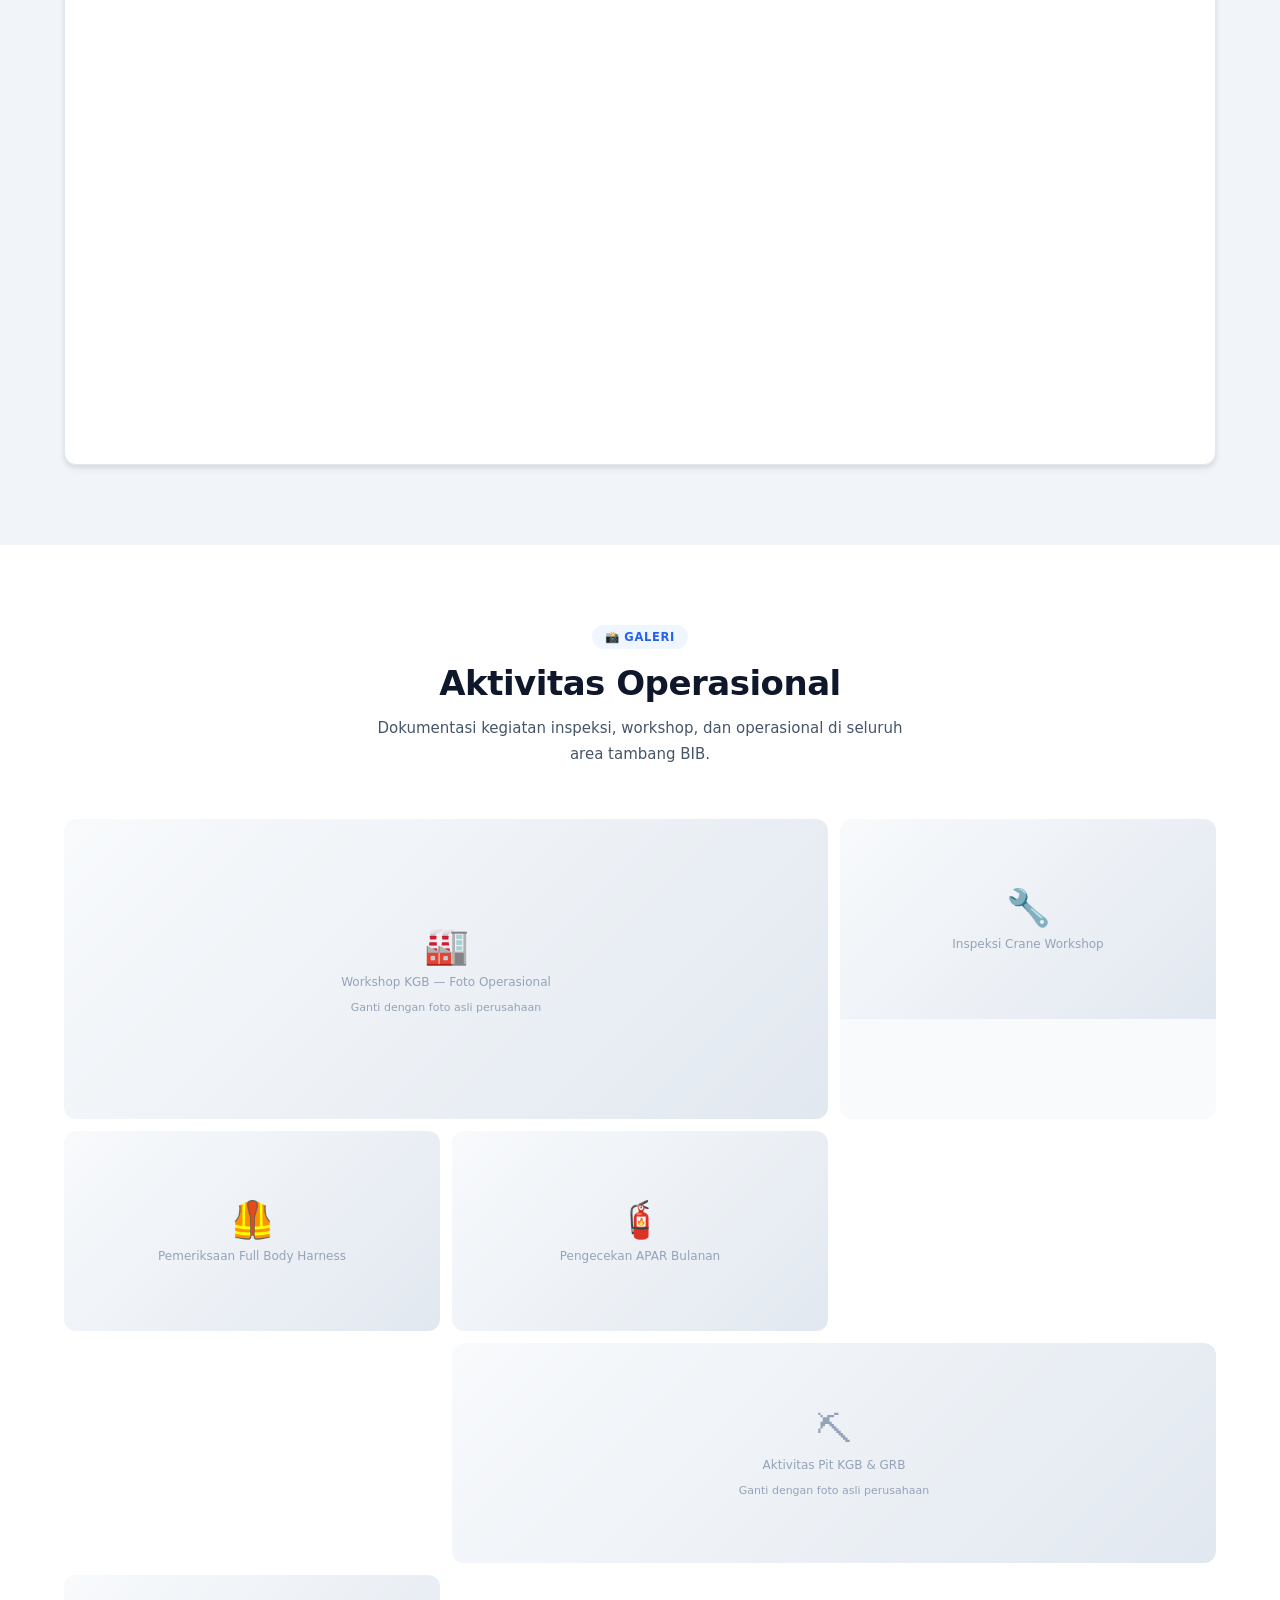
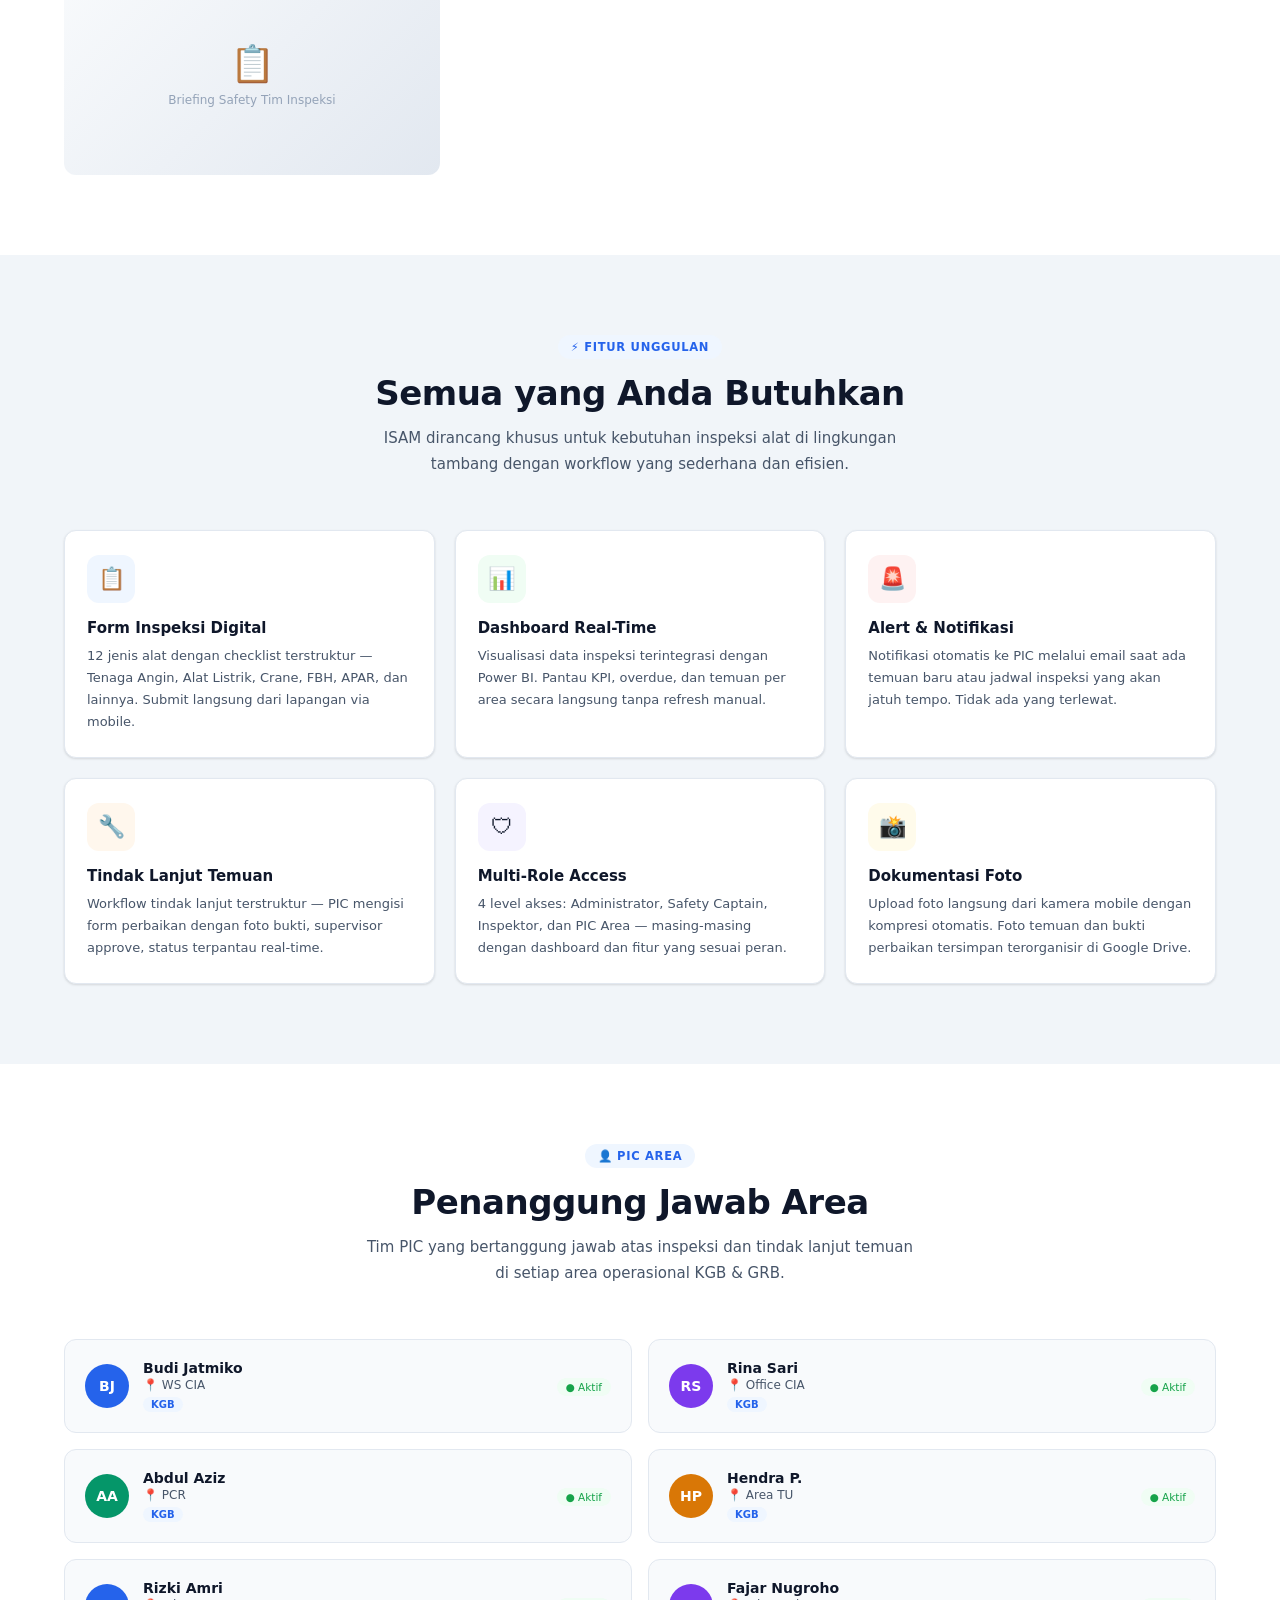
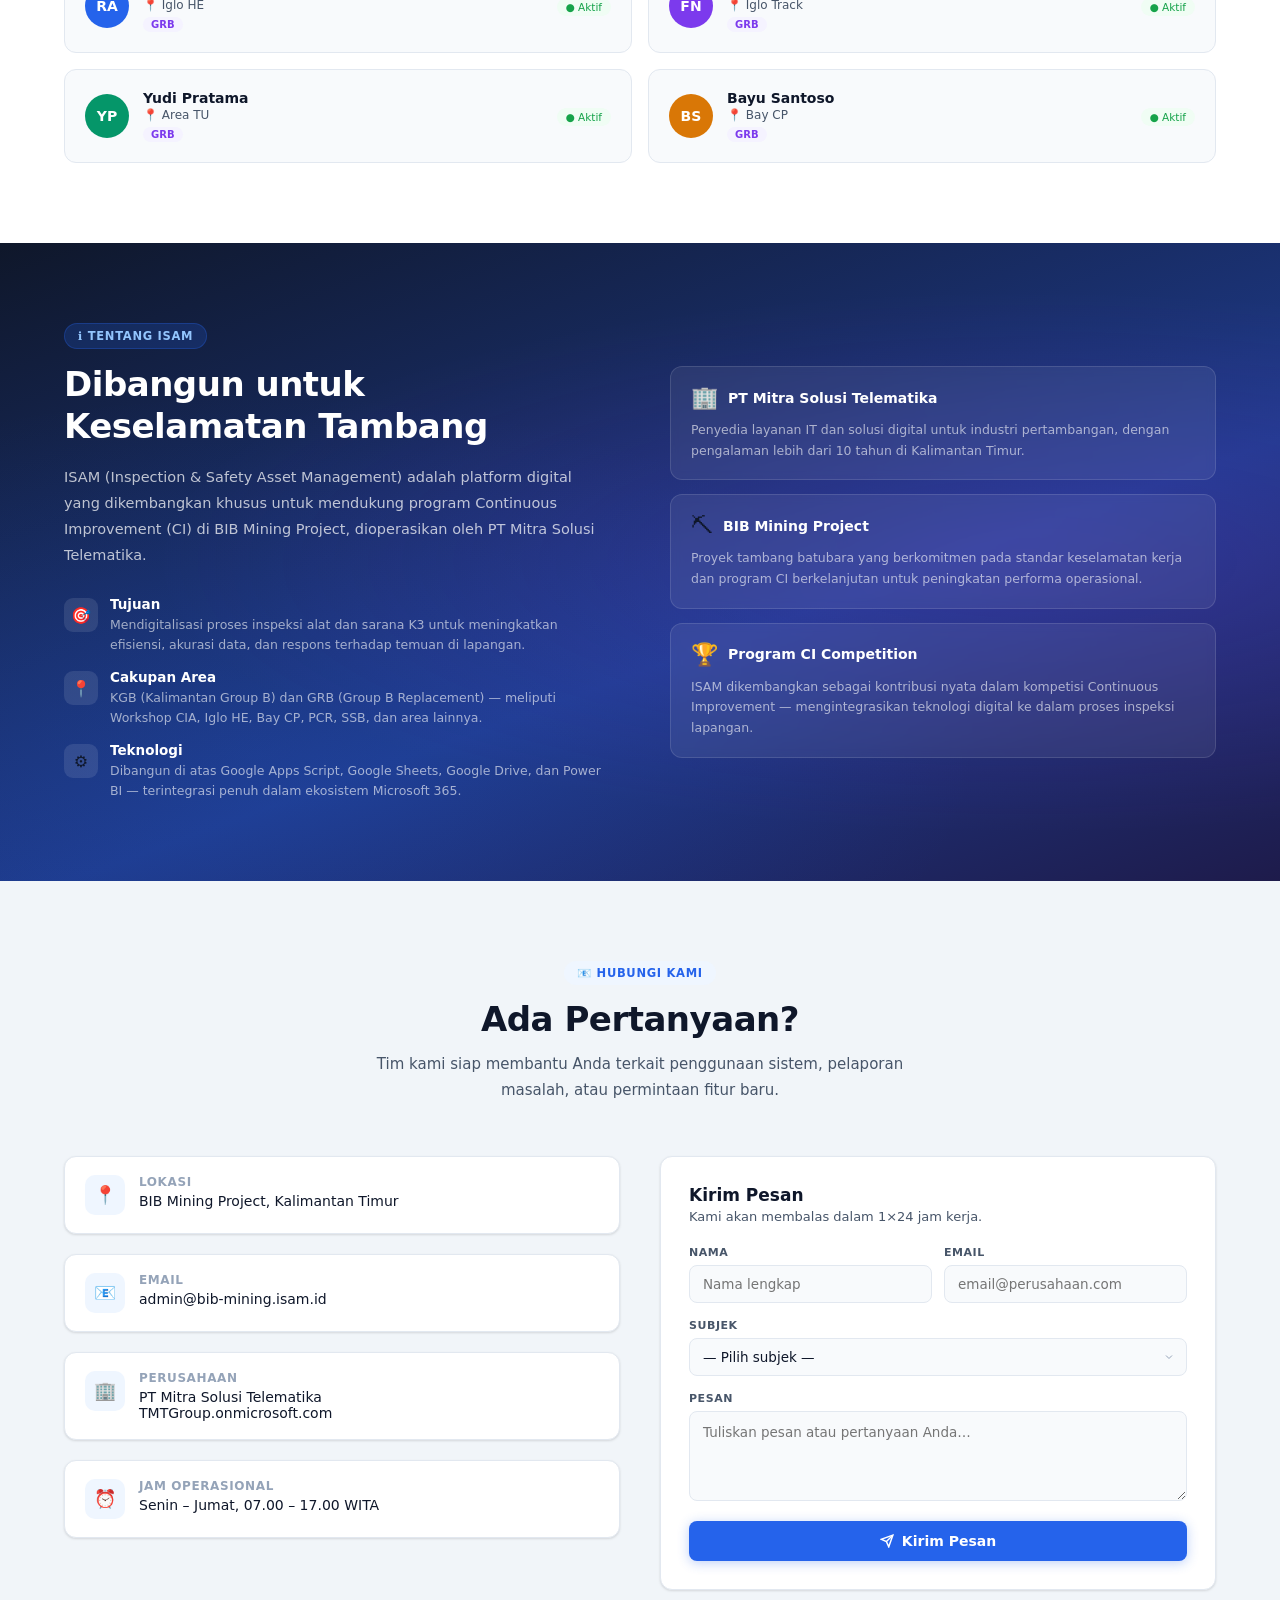
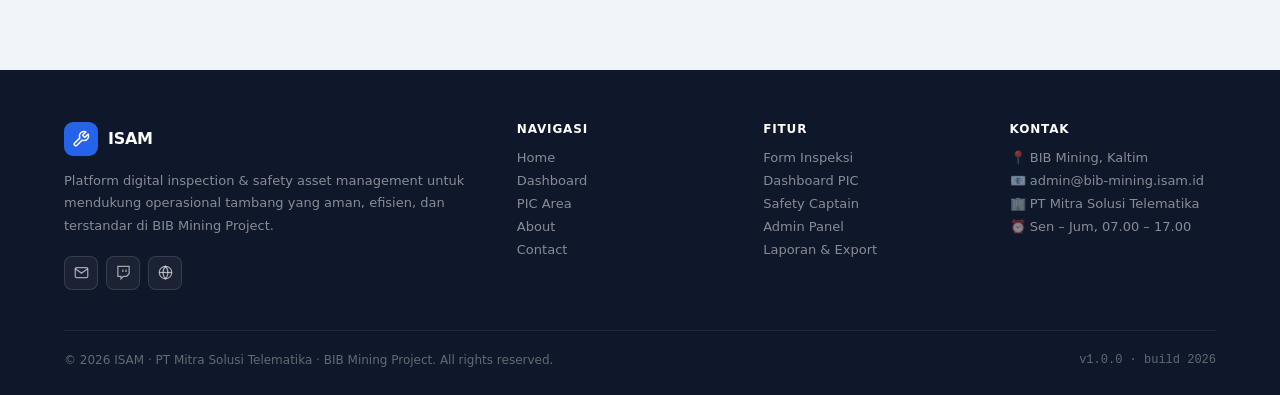
==== commit 983b1399: "Update index.html" ====
--- a/index.html
+++ b/index.html
@@ -7,7 +7,6 @@
   <meta name="description" content="Platform digital monitoring inspeksi alat dan manajemen temuan sarana prasarana tambang BIB Mining." />
   <link href="https://fonts.googleapis.com/css2?family=Inter:wght@400;500;600;700;800&family=JetBrains+Mono:wght@400;500&display=swap" rel="stylesheet" />
   <link rel="stylesheet" href="sytle/indexstyl.css" />
-  <link rel="stylesheet" href="sytle/index-responsive.css" />
   <!-- Di index.html — sudah ada, tidak perlu ubah -->
 <script src="Java/login.js"></script>
 </head>
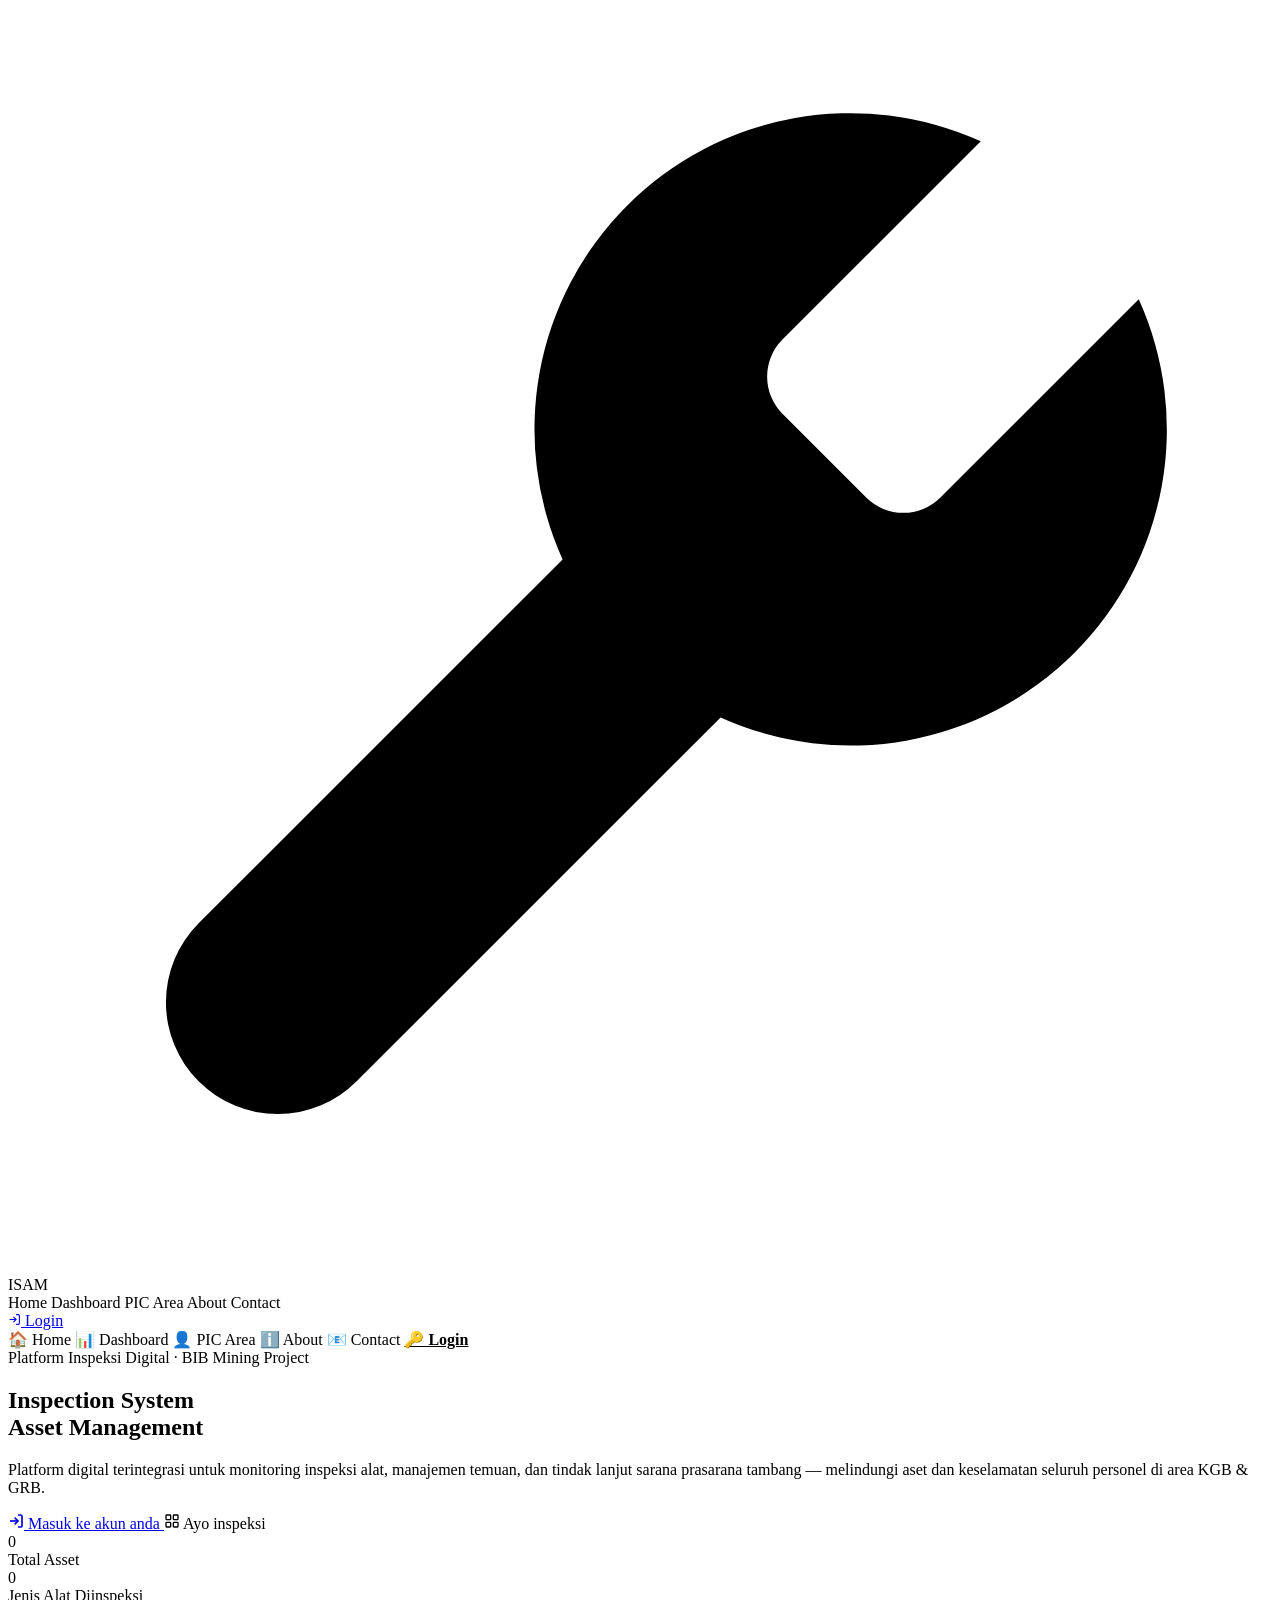
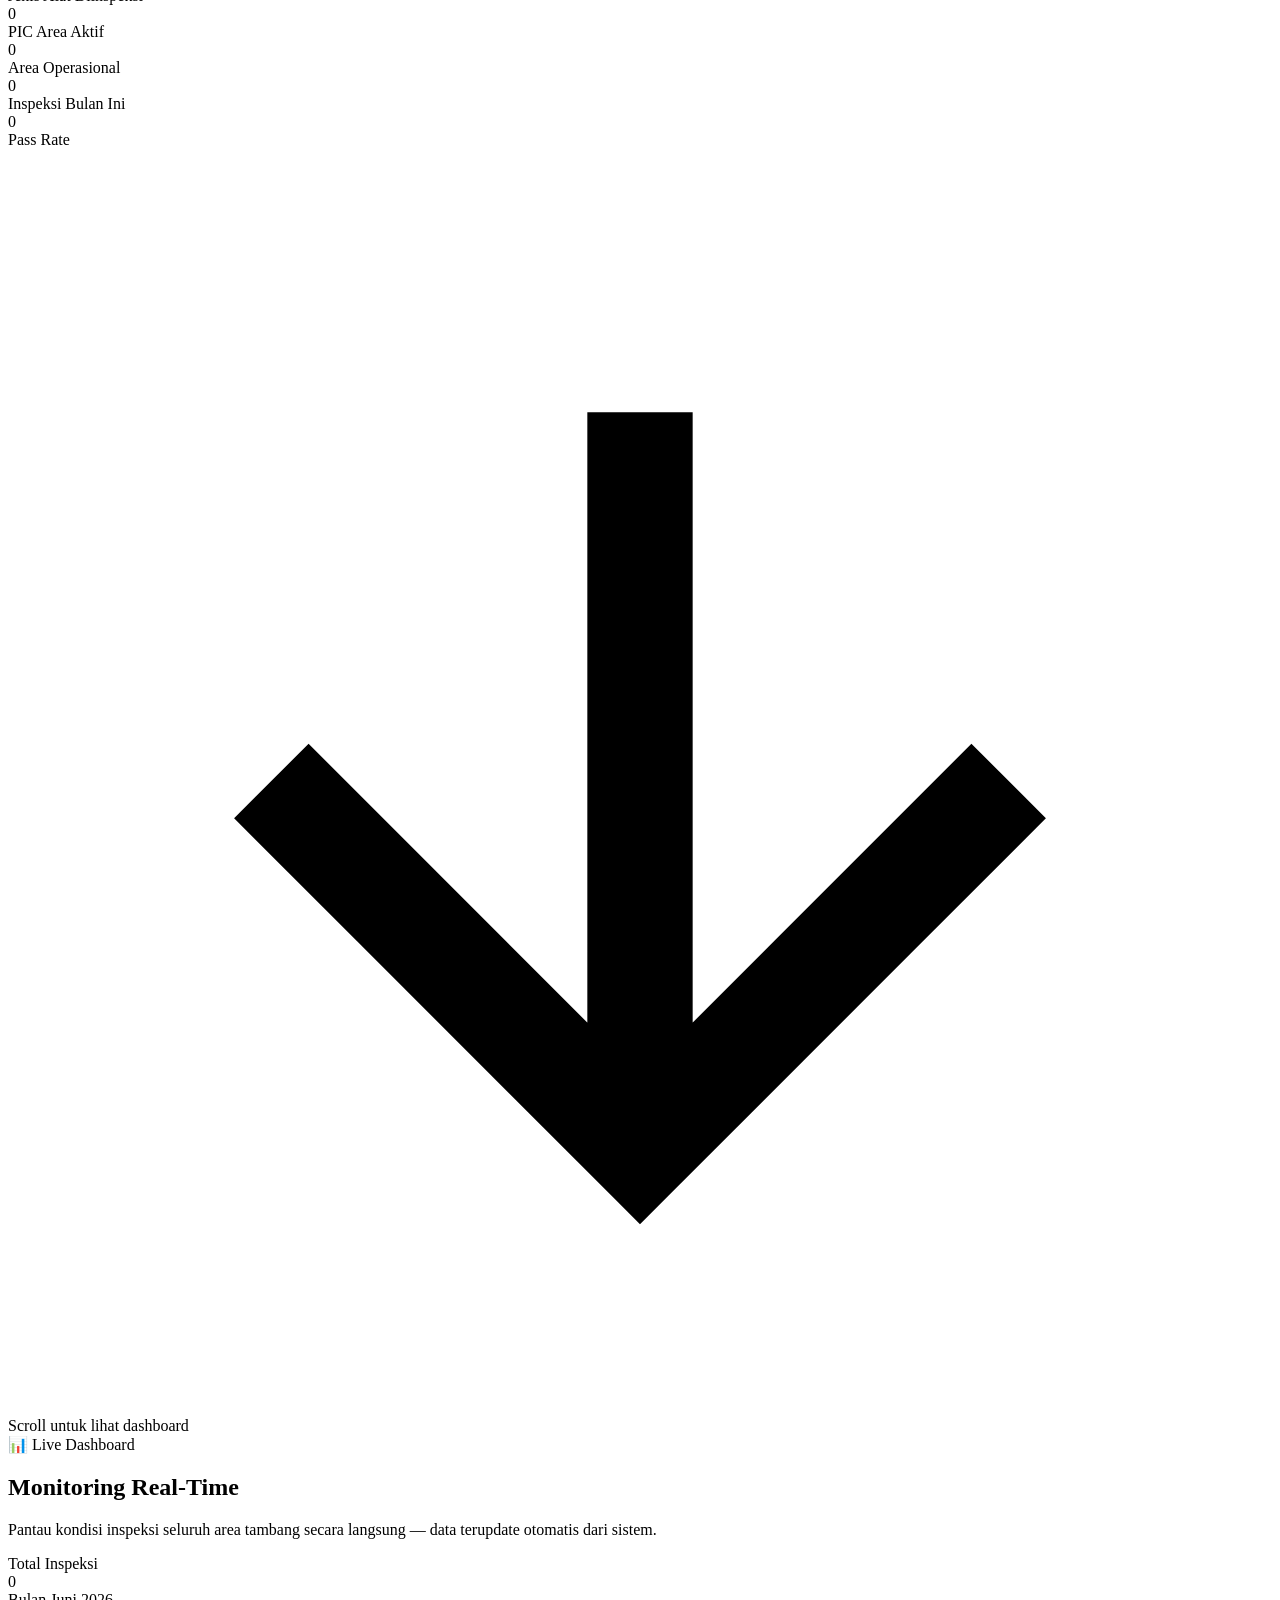
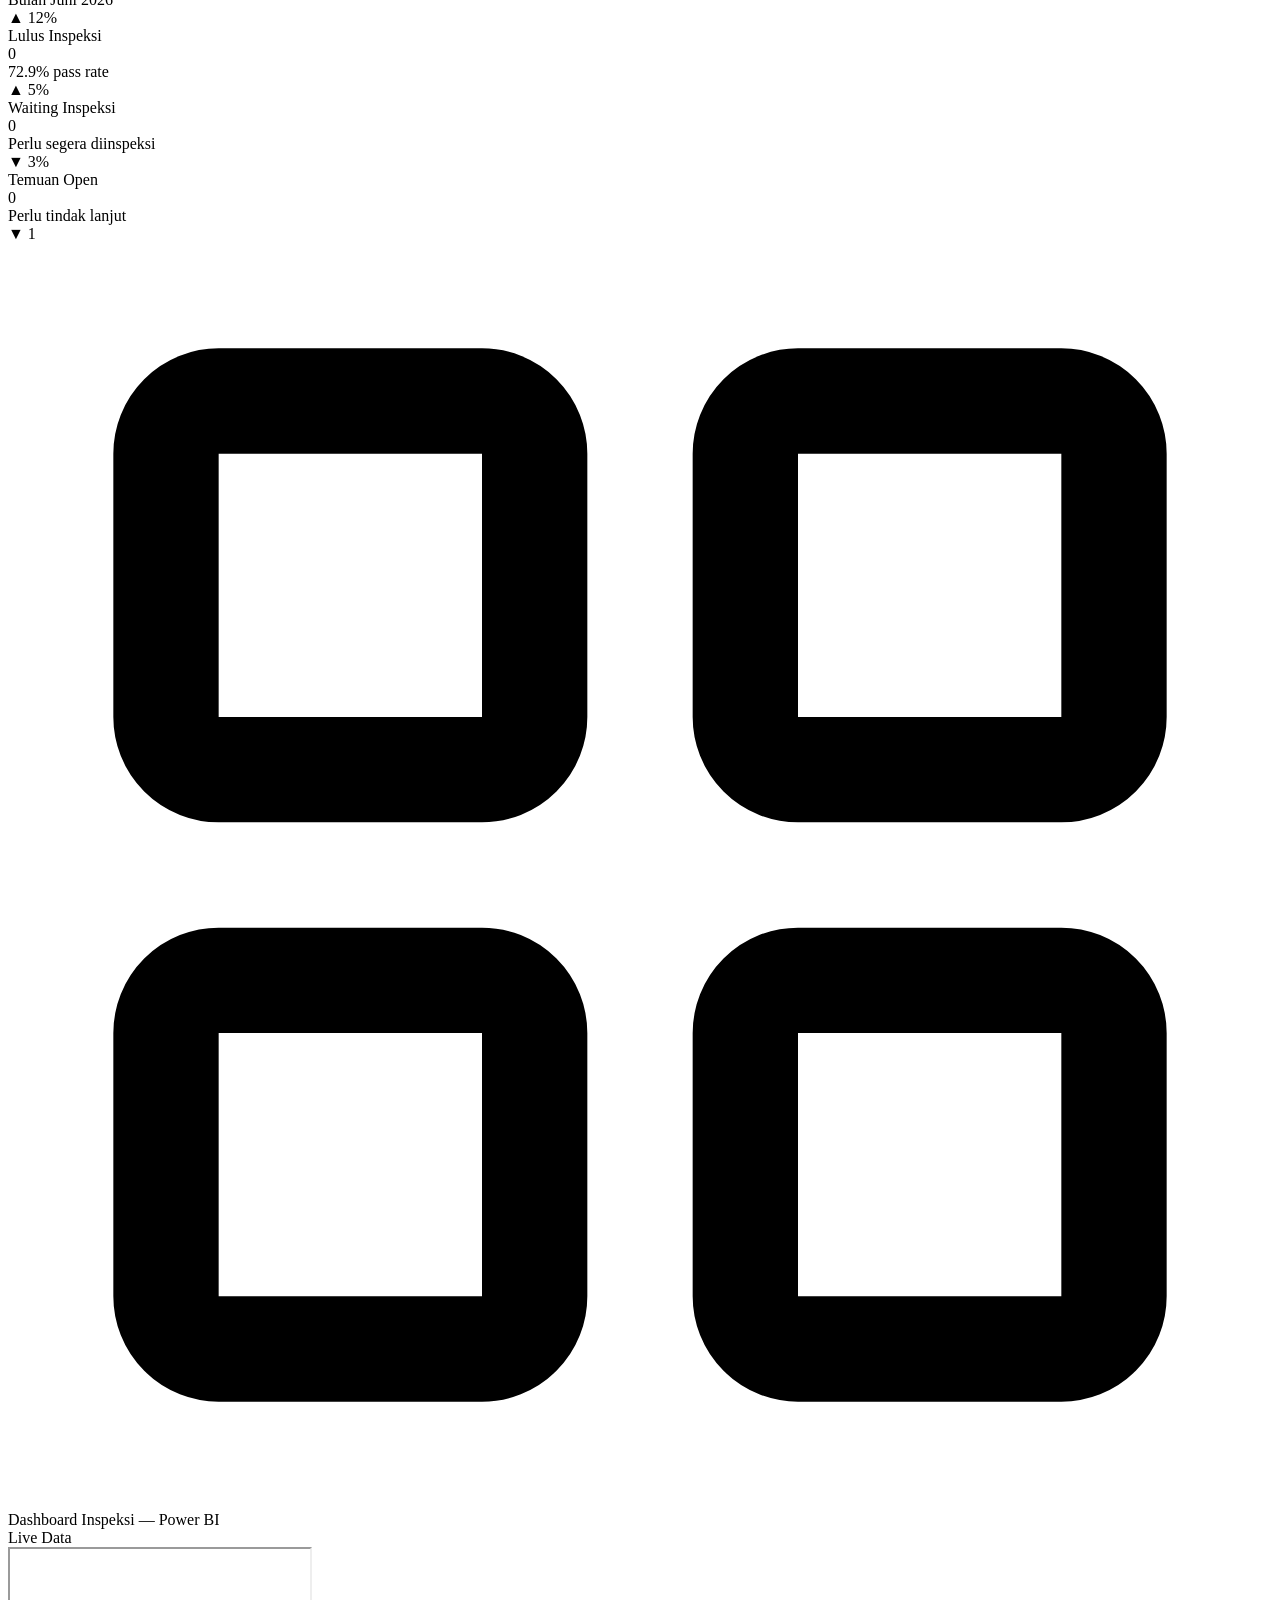
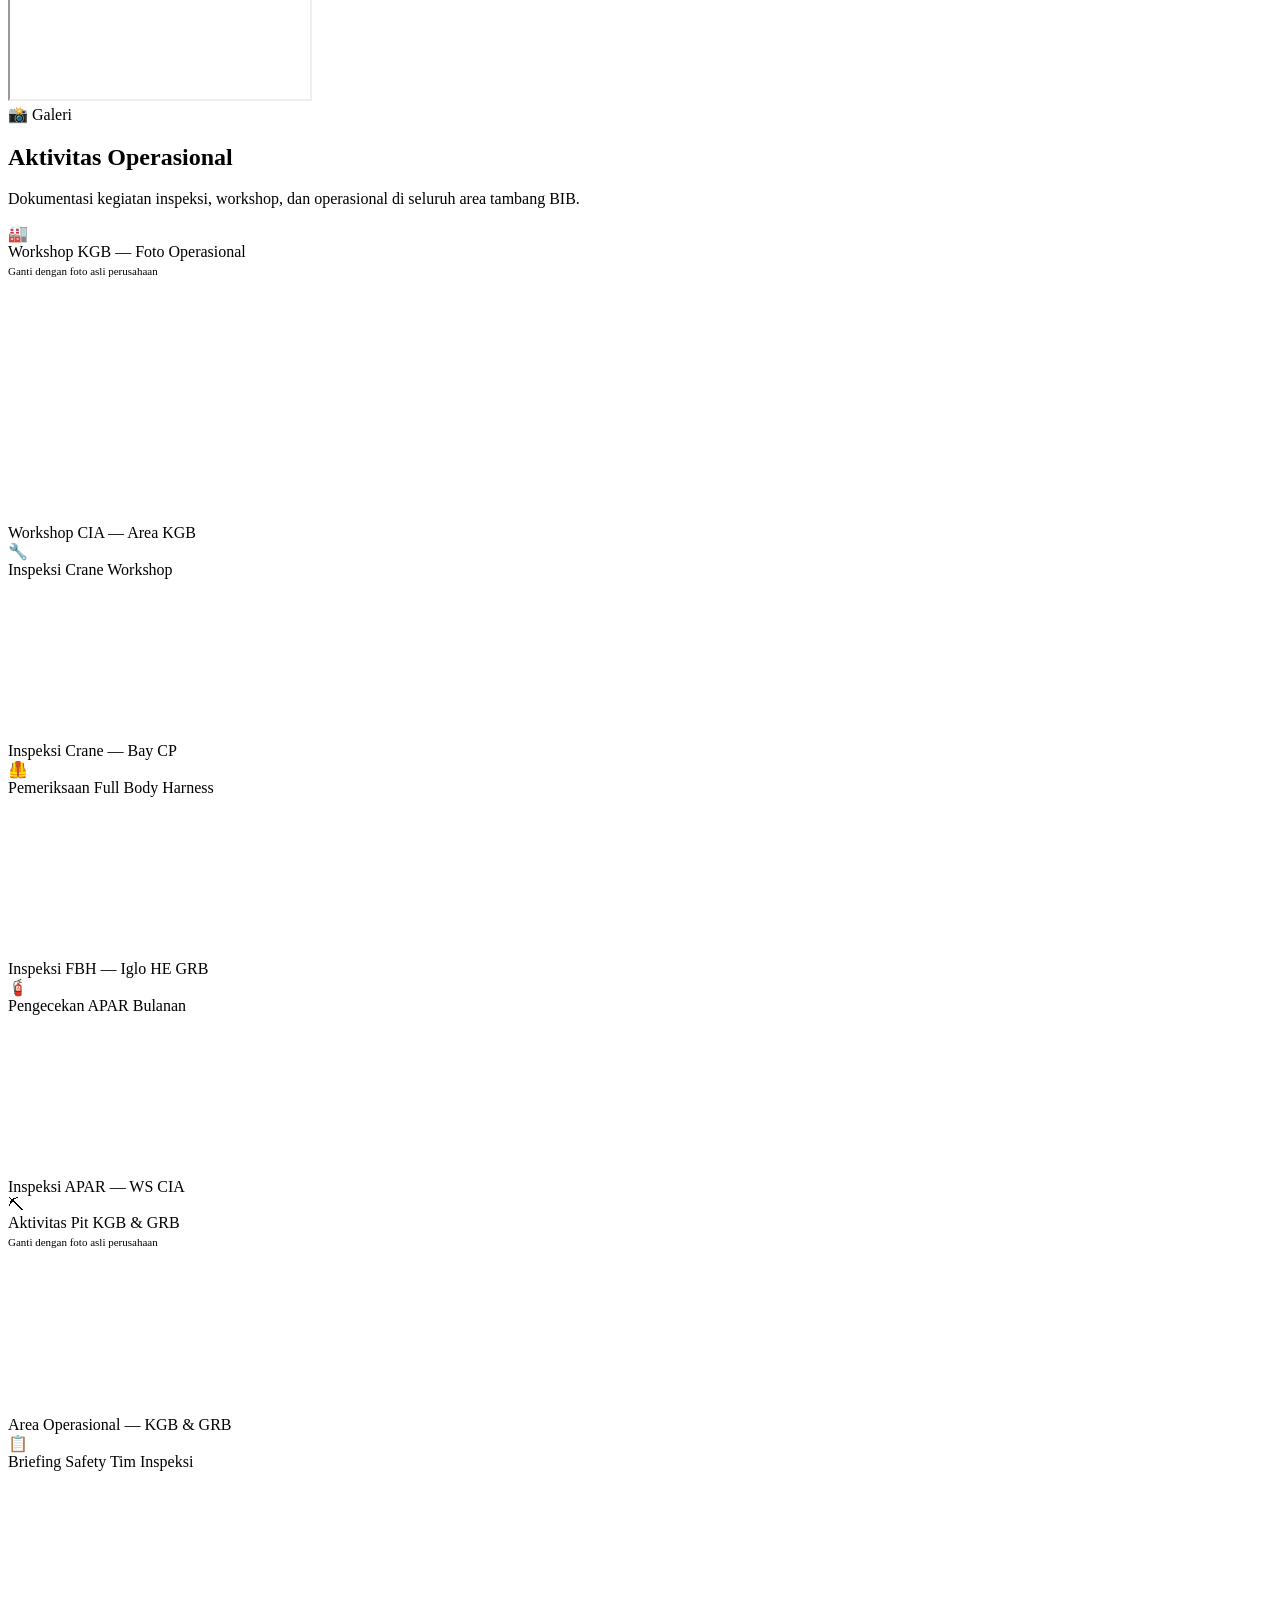
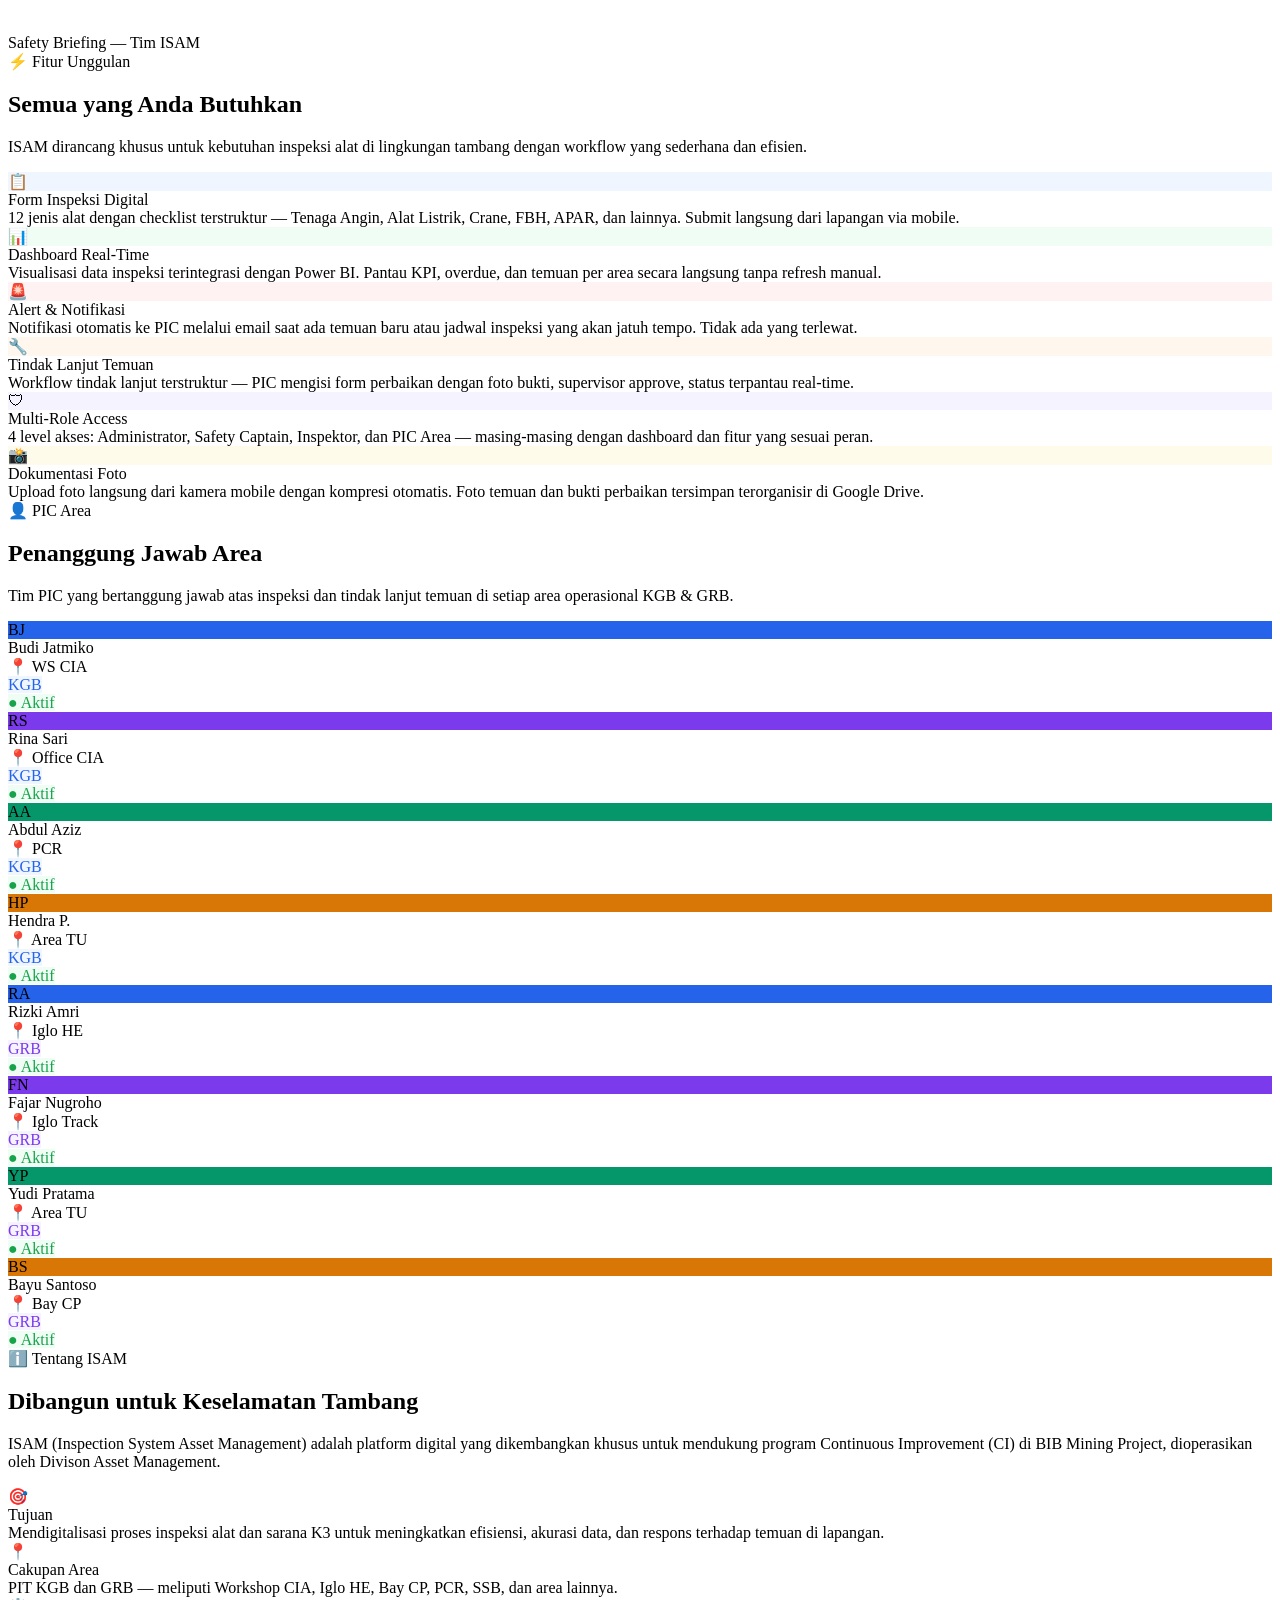
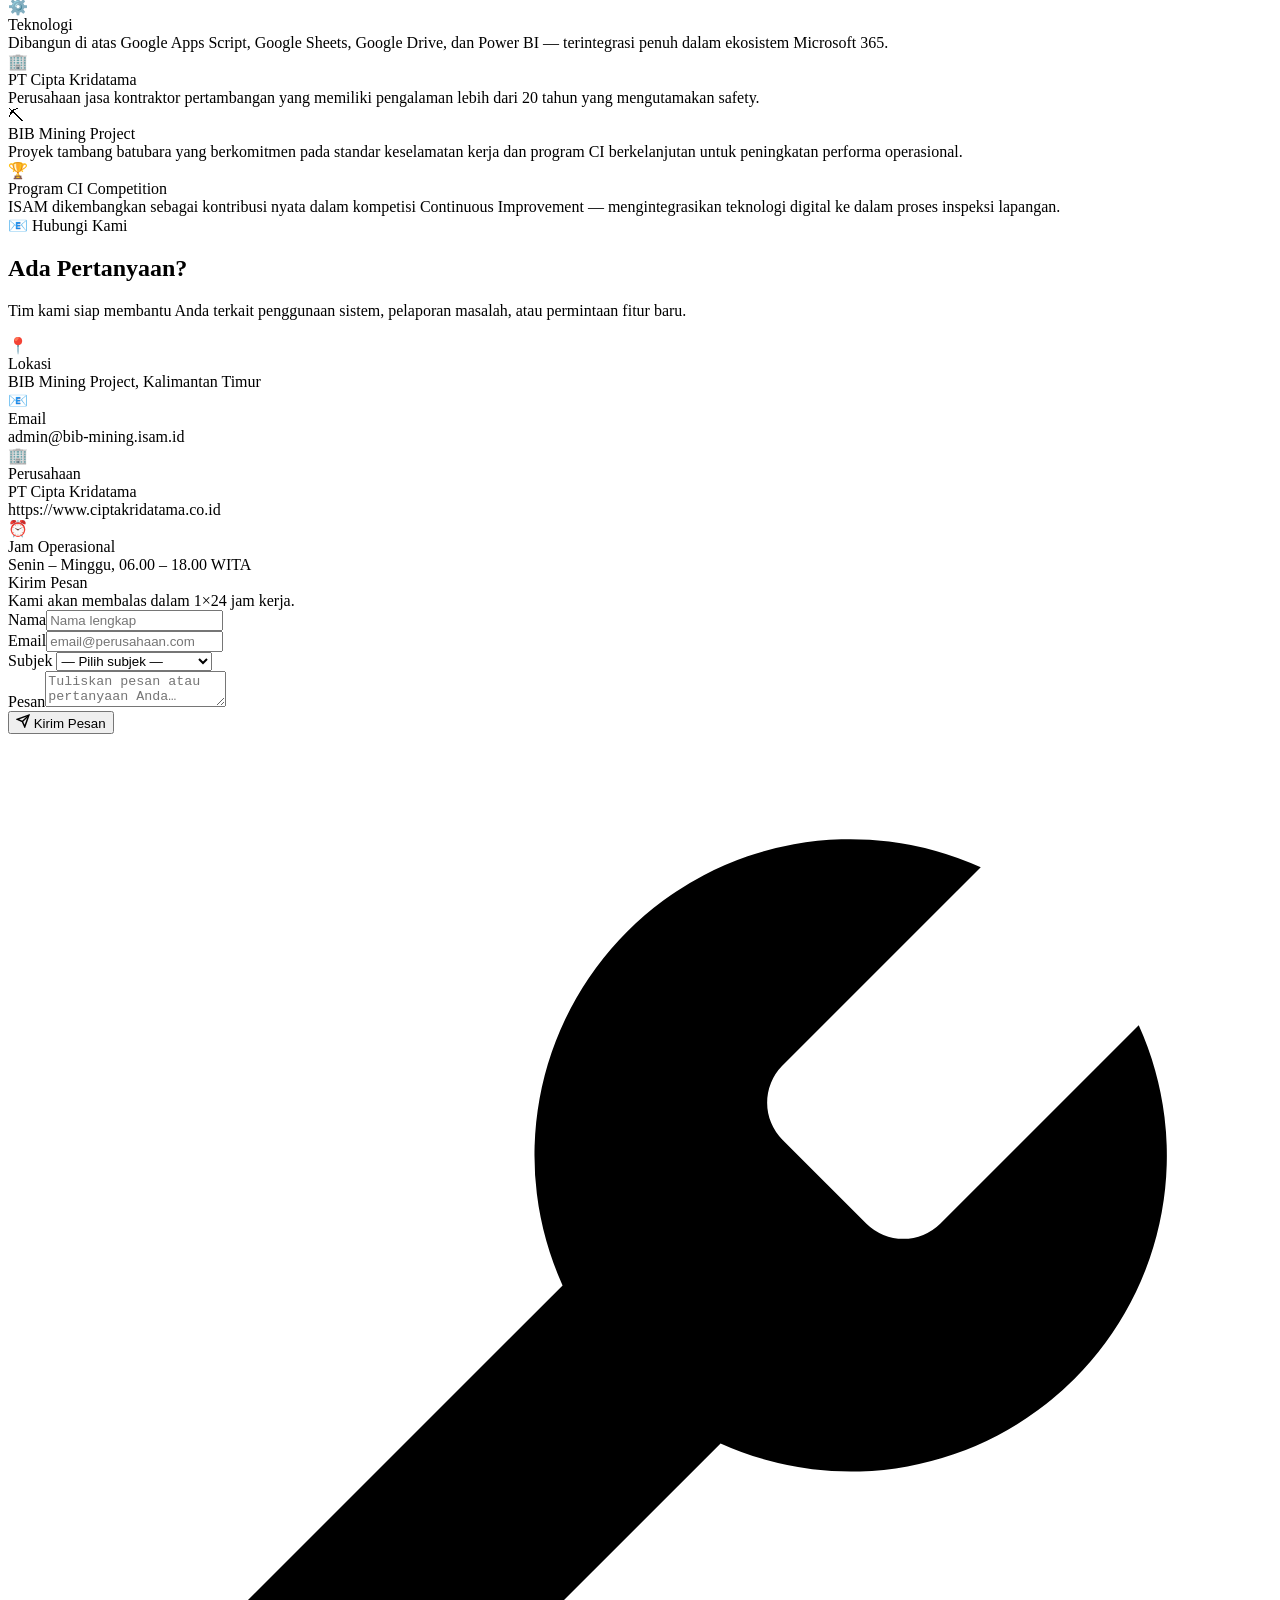
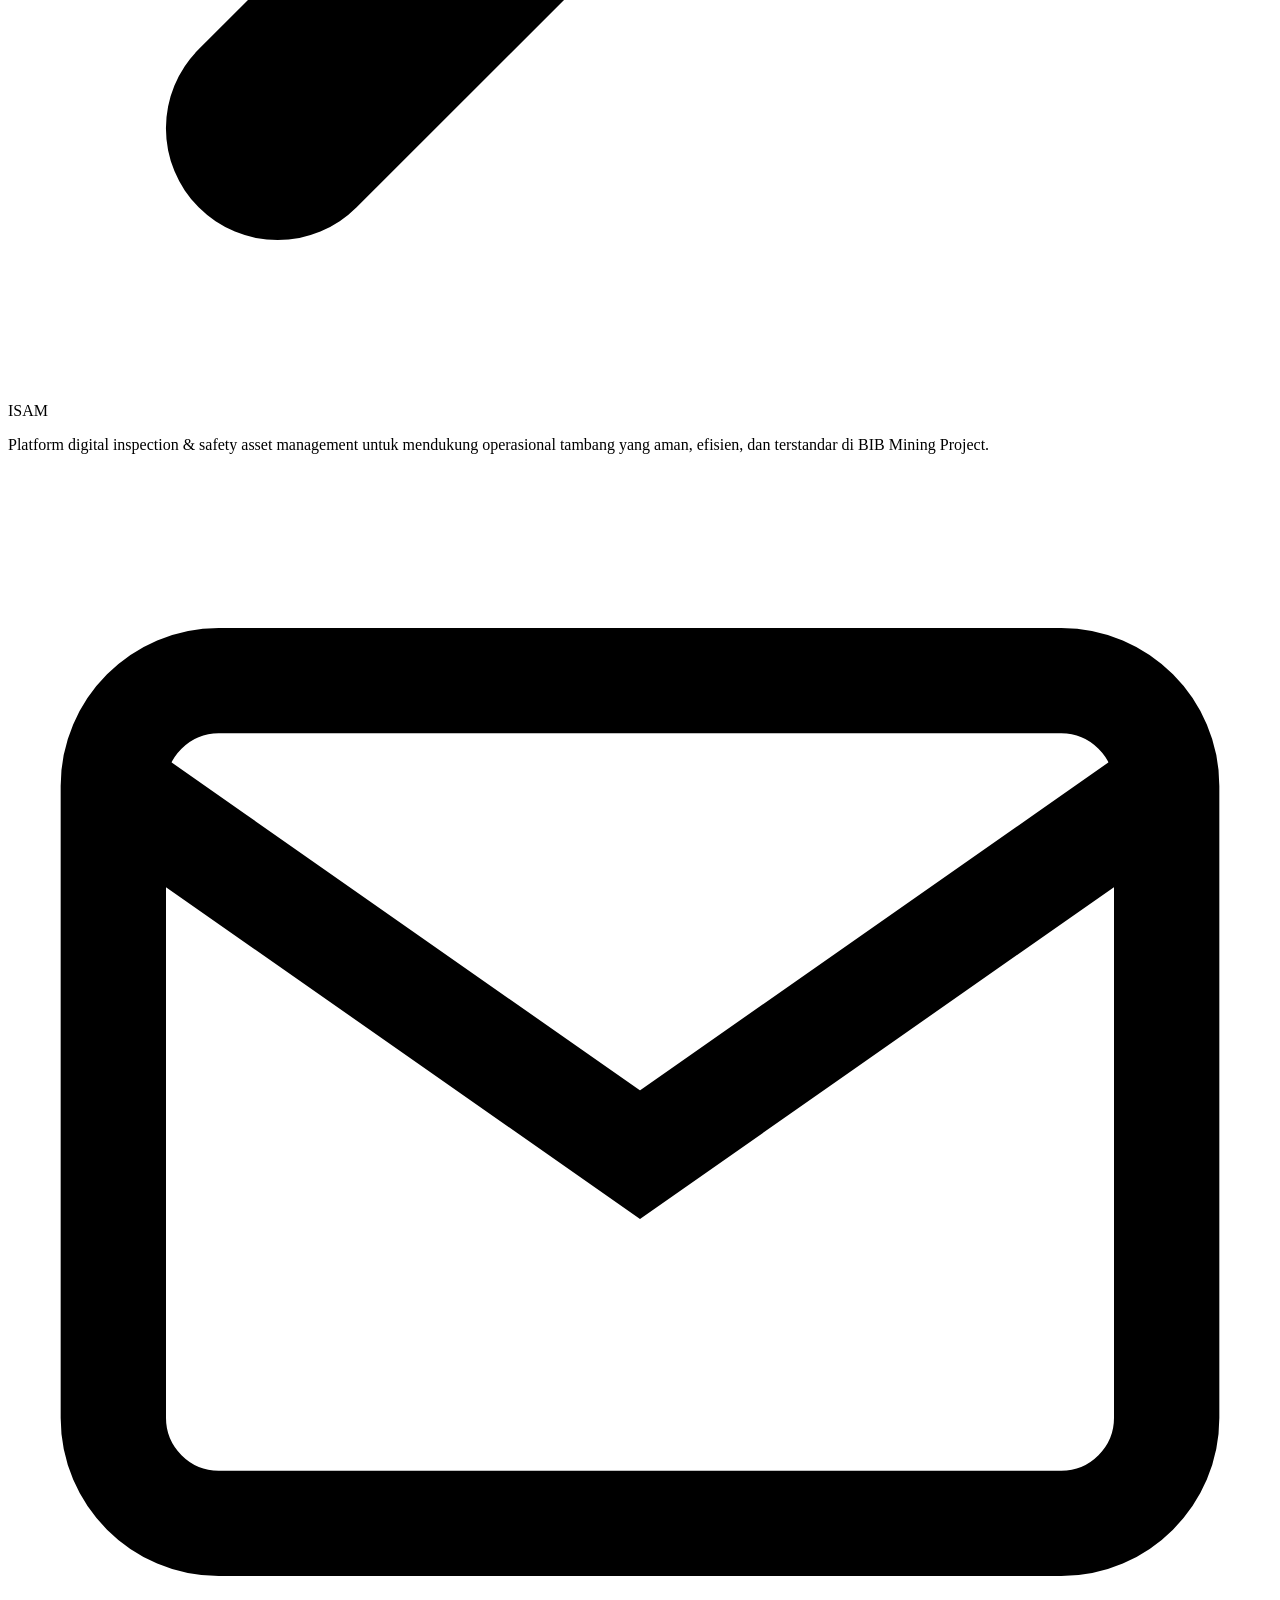
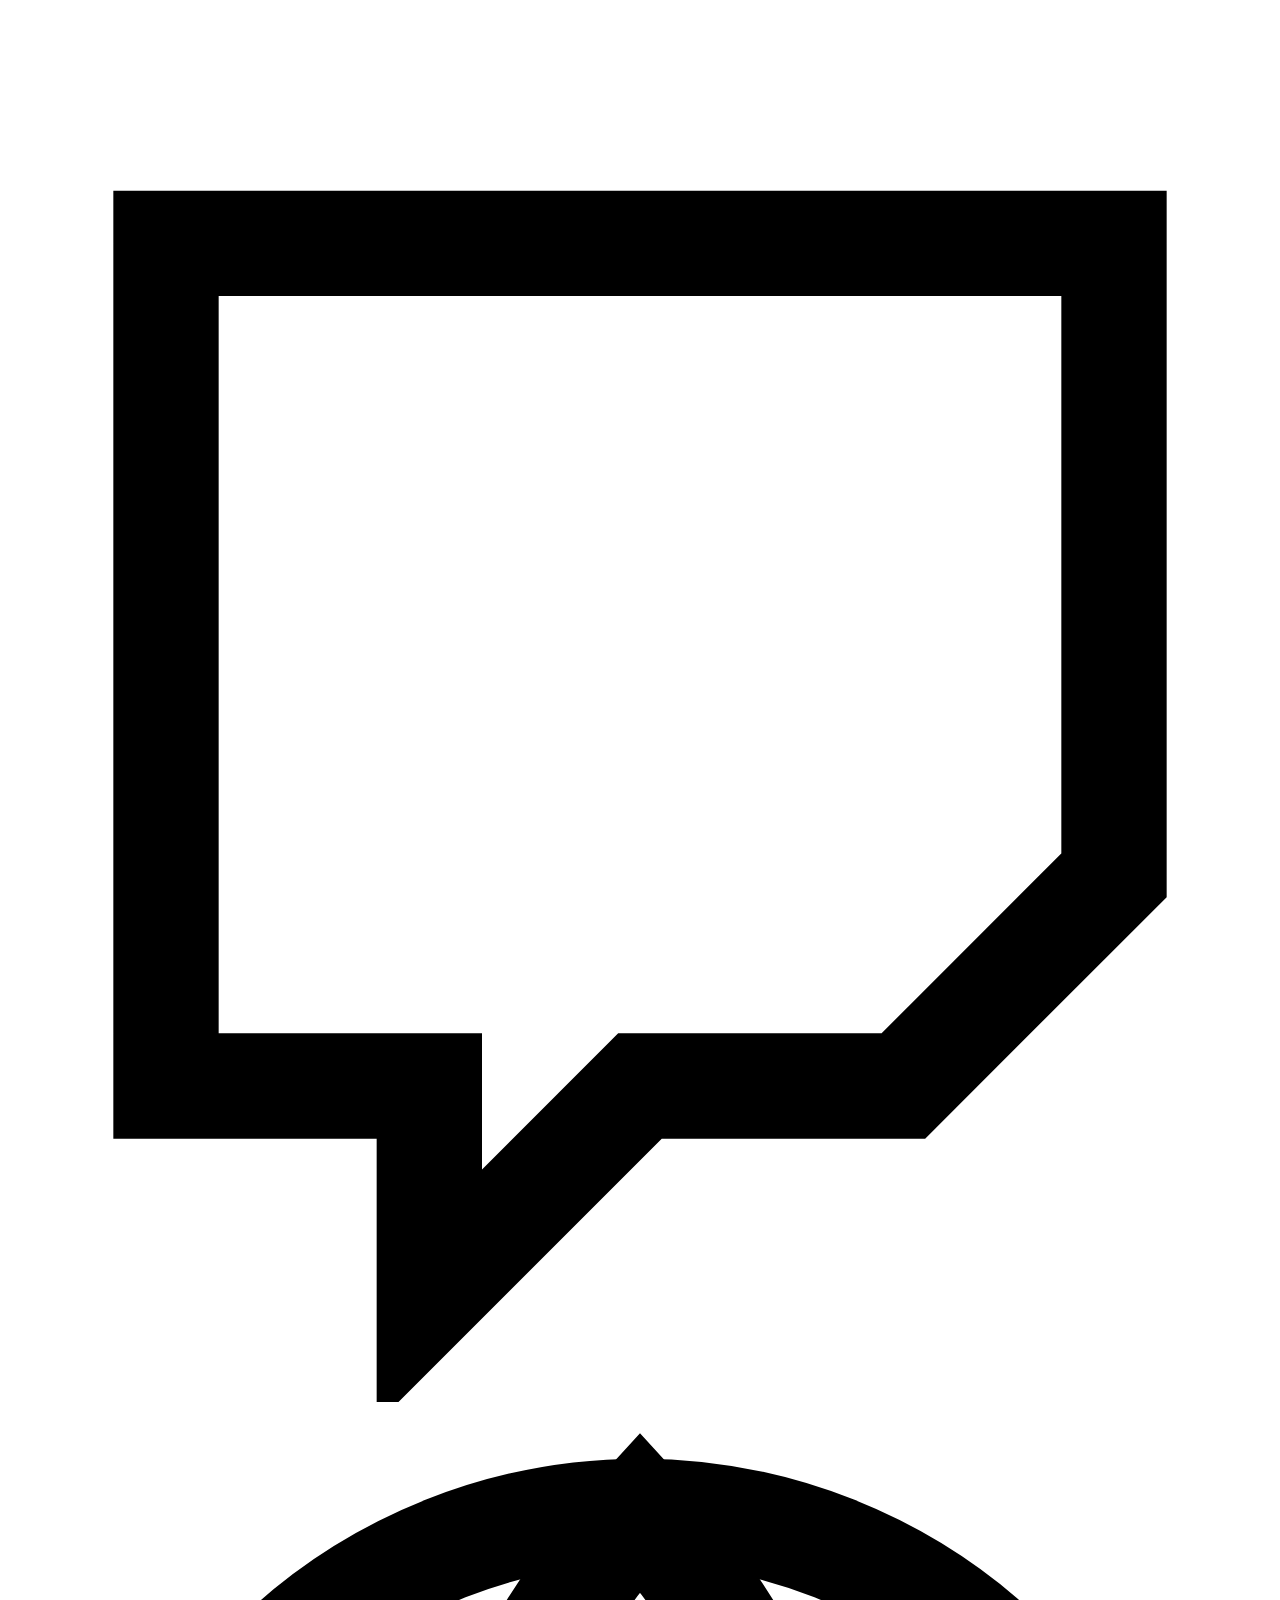
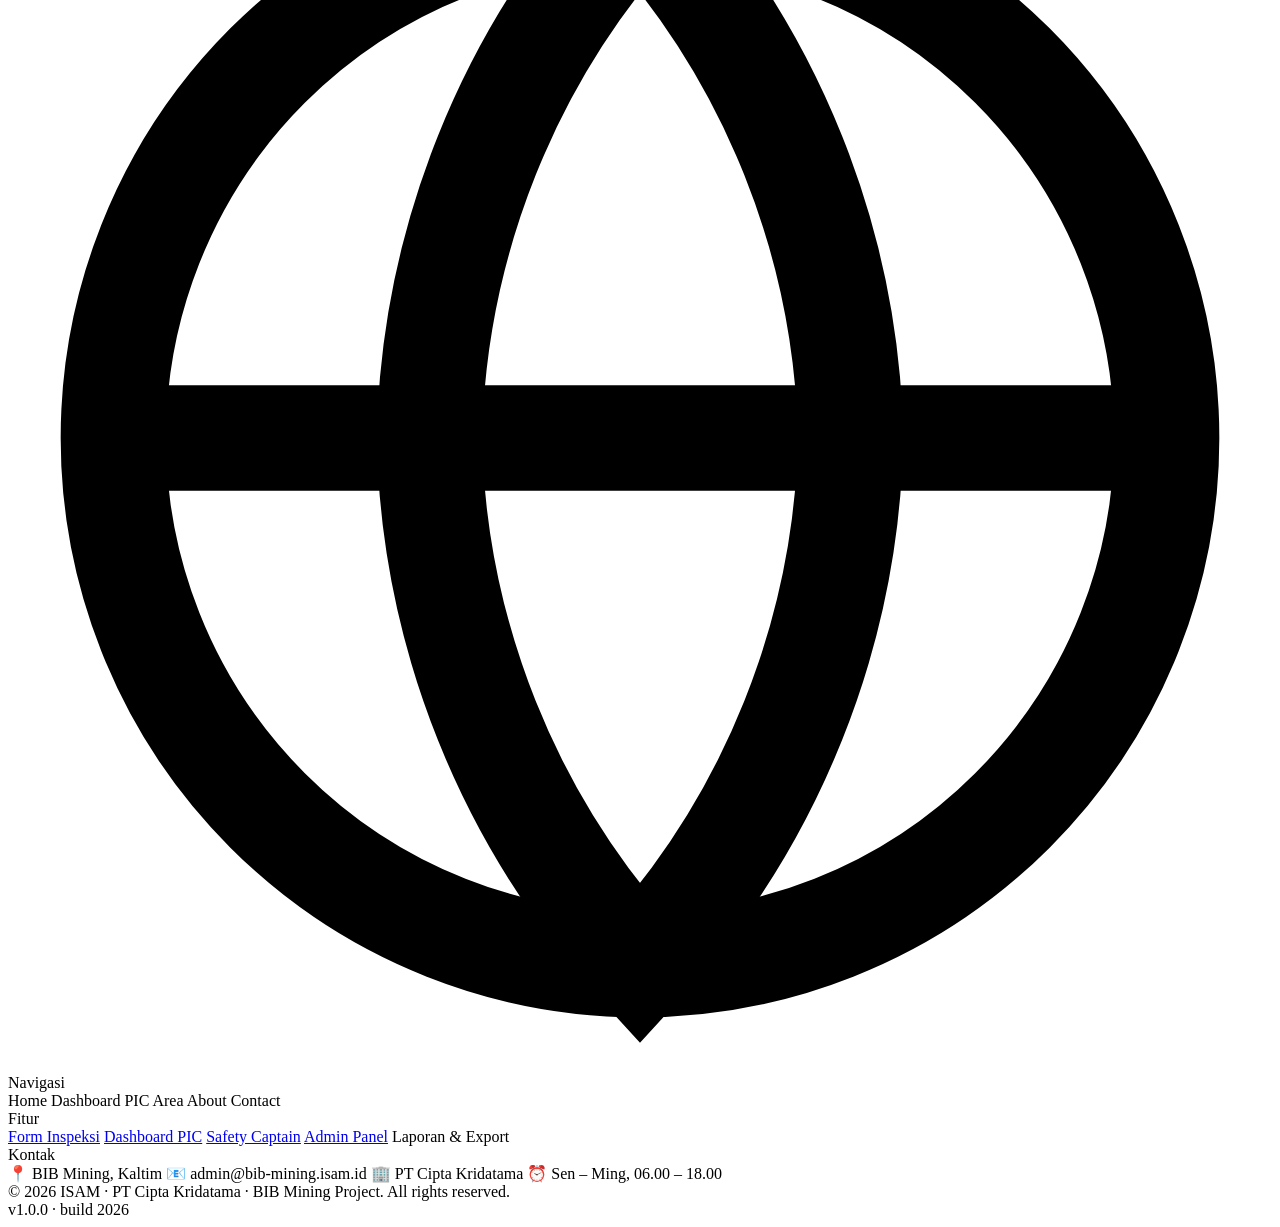
==== commit 8b974692: "Update index.html" ====
--- a/index.html
+++ b/index.html
@@ -3,43 +3,33 @@
 <head>
   <meta charset="UTF-8" />
   <meta name="viewport" content="width=device-width, initial-scale=1.0, viewport-fit=cover" />
-  <title>ISAM — Inspection & Safety Asset Management</title>
+  <title>ISAM — Inspection System Asset Management</title>
   <meta name="description" content="Platform digital monitoring inspeksi alat dan manajemen temuan sarana prasarana tambang BIB Mining." />
   <link href="https://fonts.googleapis.com/css2?family=Inter:wght@400;500;600;700;800&family=JetBrains+Mono:wght@400;500&display=swap" rel="stylesheet" />
-  <link rel="stylesheet" href="sytle/indexstyl.css" />
-  <!-- Di index.html — sudah ada, tidak perlu ubah -->
-<script src="Java/login.js"></script>
+  <link rel="stylesheet" href="style/indexstyl.css" />
+  <link rel="stylesheet" href="style/index-responsive.css" />
 </head>
 <body>
 
-<!-- ══════════════════════════════════════════════════════════
-     NAVBAR
-     ══════════════════════════════════════════════════════════ -->
+<!-- NAVBAR -->
 <nav class="navbar" id="navbar">
-
-  <!-- Logo -->
-  <a class="nav-logo" onclick="scrollTo('home')" style="cursor:pointer">
+  <a class="nav-logo" onclick="scrollSec('home')" style="cursor:pointer">
     <div class="nav-logo-mark">
-      <!-- LOGO PLACEHOLDER — ganti dengan <img src="logo.png"> atau SVG aslimu -->
       <svg viewBox="0 0 24 24">
         <path d="M14.7 6.3a1 1 0 0 0 0 1.4l1.6 1.6a1 1 0 0 0 1.4 0l3.77-3.77a6 6 0 0 1-7.94 7.94l-6.91 6.91a2.12 2.12 0 0 1-3-3l6.91-6.91a6 6 0 0 1 7.94-7.94l-3.76 3.76z"/>
       </svg>
     </div>
-    <div>
-      <div class="nav-logo-title">ISA<span>M</span></div>
-    </div>
+    <div><div class="nav-logo-title">ISA<span>M</span></div></div>
   </a>
 
-  <!-- Nav Links -->
   <div class="nav-links">
-    <a class="nav-link active" data-nav="home"      onclick="scrollTo('home')">Home</a>
-    <a class="nav-link"        data-nav="dashboard"  onclick="scrollTo('dashboard')">Dashboard</a>
-    <a class="nav-link"        data-nav="pic-area"   onclick="scrollTo('pic-area')">PIC Area</a>
-    <a class="nav-link"        data-nav="about"      onclick="scrollTo('about')">About</a>
-    <a class="nav-link"        data-nav="contact"    onclick="scrollTo('contact')">Contact</a>
-  </div>
-
-  <!-- CTA Buttons (sebelum login) -->
+    <a class="nav-link active" data-nav="home"      onclick="scrollSec('home')">Home</a>
+    <a class="nav-link"        data-nav="dashboard"  onclick="scrollSec('dashboard')">Dashboard</a>
+    <a class="nav-link"        data-nav="pic-area"   onclick="scrollSec('pic-area')">PIC Area</a>
+    <a class="nav-link"        data-nav="about"      onclick="scrollSec('about')">About</a>
+    <a class="nav-link"        data-nav="contact"    onclick="scrollSec('contact')">Contact</a>
+  </div>
+
   <div class="nav-cta">
     <a class="btn-nav-login" href="login.html">
       <svg width="13" height="13" viewBox="0 0 24 24" fill="none" stroke="currentColor" stroke-width="2">
@@ -49,8 +39,6 @@
       </svg>
       <span>Login</span>
     </a>
-
-    <!-- Profile badge (setelah login — ditampilkan via JS) -->
     <div class="profile-badge" id="profile-badge" onclick="goDashboard()" style="display:none">
       <div class="profile-ava" id="profile-ava">SA</div>
       <div>
@@ -60,27 +48,23 @@
     </div>
   </div>
 
-  <!-- Hamburger (mobile) -->
   <div class="hamburger" id="hamburger">
     <span></span><span></span><span></span>
   </div>
-
 </nav>
 
 <!-- Mobile Menu -->
 <div class="mobile-menu" id="mobile-menu">
-  <a class="mobile-link" onclick="scrollTo('home')">🏠 Home</a>
-  <a class="mobile-link" onclick="scrollTo('dashboard')">📊 Dashboard</a>
-  <a class="mobile-link" onclick="scrollTo('pic-area')">👤 PIC Area</a>
-  <a class="mobile-link" onclick="scrollTo('about')">ℹ️ About</a>
-  <a class="mobile-link" onclick="scrollTo('contact')">📧 Contact</a>
+  <a class="mobile-link" data-scroll onclick="scrollSec('home')">🏠 Home</a>
+  <a class="mobile-link" data-scroll onclick="scrollSec('dashboard')">📊 Dashboard</a>
+  <a class="mobile-link" data-scroll onclick="scrollSec('pic-area')">👤 PIC Area</a>
+  <a class="mobile-link" data-scroll onclick="scrollSec('about')">ℹ️ About</a>
+  <a class="mobile-link" data-scroll onclick="scrollSec('contact')">📧 Contact</a>
   <a class="mobile-link" href="login.html" style="color:var(--accent);font-weight:600">🔑 Login</a>
 </div>
 
 
-<!-- ══════════════════════════════════════════════════════════
-     HERO SECTION
-     ══════════════════════════════════════════════════════════ -->
+<!-- HERO -->
 <section id="sec-home">
   <div class="hero">
     <div class="hero-bg"></div>
@@ -91,18 +75,15 @@
         <div class="hero-badge-dot"></div>
         Platform Inspeksi Digital · BIB Mining Project
       </div>
-
       <h1 class="hero-title">
-        Inspection &amp; Safety<br/>
+        Inspection System<br/>
         <span>Asset Management</span>
       </h1>
-
       <p class="hero-desc">
         Platform digital terintegrasi untuk monitoring inspeksi alat, manajemen temuan,
         dan tindak lanjut sarana prasarana tambang — melindungi aset dan keselamatan
         seluruh personel di area KGB &amp; GRB.
       </p>
-
       <div class="hero-cta">
         <a class="btn-hero-primary" href="login.html">
           <svg width="16" height="16" viewBox="0 0 24 24" fill="none" stroke="currentColor" stroke-width="2.5">
@@ -110,44 +91,30 @@
             <polyline points="10 17 15 12 10 7"/>
             <line x1="15" y1="12" x2="3" y2="12"/>
           </svg>
-          Masuk ke Dashboard
+          Masuk ke akun anda
         </a>
-        <a class="btn-hero-secondary" onclick="scrollTo('dashboard')">
+        <a class="btn-hero-secondary" onclick="scrollSec('dashboard')">
           <svg width="16" height="16" viewBox="0 0 24 24" fill="none" stroke="currentColor" stroke-width="2">
             <rect x="3" y="3" width="7" height="7" rx="1"/>
             <rect x="14" y="3" width="7" height="7" rx="1"/>
             <rect x="3" y="14" width="7" height="7" rx="1"/>
             <rect x="14" y="14" width="7" height="7" rx="1"/>
           </svg>
-          Lihat Dashboard
+          Ayo inspeksi
         </a>
       </div>
     </div>
 
     <div class="hero-stats">
-      <div class="hero-stat">
-        <div class="hs-val" data-count="12" data-suffix="">0</div>
-        <div class="hs-lbl">Jenis Alat Diinspeksi</div>
-      </div>
-      <div class="hero-stat">
-        <div class="hs-val" data-count="10" data-suffix="">0</div>
-        <div class="hs-lbl">PIC Area Aktif</div>
-      </div>
-      <div class="hero-stat">
-        <div class="hs-val" data-count="2" data-suffix=" Pit">0</div>
-        <div class="hs-lbl">Area Operasional</div>
-      </div>
-      <div class="hero-stat">
-        <div class="hs-val" data-count="48" data-suffix="">0</div>
-        <div class="hs-lbl">Inspeksi Bulan Ini</div>
-      </div>
-      <div class="hero-stat">
-        <div class="hs-val" data-count="73" data-suffix="%">0</div>
-        <div class="hs-lbl">Pass Rate</div>
-      </div>
-    </div>
-
-    <div class="scroll-hint" onclick="scrollTo('dashboard')">
+      <div class="hero-stat"><div class="hs-val" data-count="512" data-suffix="">0</div><div class="hs-lbl">Total Asset</div></div>
+      <div class="hero-stat"><div class="hs-val" data-count="12"  data-suffix="">0</div><div class="hs-lbl">Jenis Alat Diinspeksi</div></div>
+      <div class="hero-stat"><div class="hs-val" data-count="10"  data-suffix="">0</div><div class="hs-lbl">PIC Area Aktif</div></div>
+      <div class="hero-stat"><div class="hs-val" data-count="2"   data-suffix=" Pit">0</div><div class="hs-lbl">Area Operasional</div></div>
+      <div class="hero-stat"><div class="hs-val" data-count="48"  data-suffix="">0</div><div class="hs-lbl">Inspeksi Bulan Ini</div></div>
+      <div class="hero-stat"><div class="hs-val" data-count="73"  data-suffix="%">0</div><div class="hs-lbl">Pass Rate</div></div>
+    </div>
+
+    <div class="scroll-hint" onclick="scrollSec('dashboard')">
       <svg viewBox="0 0 24 24" fill="none" stroke="currentColor" stroke-width="2">
         <path d="M12 5v14M5 12l7 7 7-7"/>
       </svg>
@@ -157,431 +124,134 @@
 </section>
 
 
-<!-- ══════════════════════════════════════════════════════════
-     DASHBOARD / KPI SECTION
-     ══════════════════════════════════════════════════════════ -->
+<!-- DASHBOARD / KPI -->
 <section class="kpi-section" id="sec-dashboard">
   <div class="section-header">
     <div class="section-badge">📊 Live Dashboard</div>
     <h2 class="section-title">Monitoring Real-Time</h2>
     <p class="section-desc">Pantau kondisi inspeksi seluruh area tambang secara langsung — data terupdate otomatis dari sistem.</p>
   </div>
-
-  <!-- KPI Quick Cards -->
   <div class="kpi-quick">
-    <div class="kq-card">
-      <div class="kq-accent" style="background:var(--accent)"></div>
-      <div class="kq-label">Total Inspeksi</div>
-      <div class="kq-val" style="color:var(--accent)" data-count="48">0</div>
-      <div class="kq-desc">Bulan Juni 2026</div>
-      <span class="kq-trend kq-up">▲ 12%</span>
-    </div>
-    <div class="kq-card">
-      <div class="kq-accent" style="background:var(--green)"></div>
-      <div class="kq-label">Lulus Inspeksi</div>
-      <div class="kq-val" style="color:var(--green)" data-count="35">0</div>
-      <div class="kq-desc">72.9% pass rate</div>
-      <span class="kq-trend kq-up">▲ 5%</span>
-    </div>
-    <div class="kq-card">
-      <div class="kq-accent" style="background:var(--yellow)"></div>
-      <div class="kq-label">Waiting Inspeksi</div>
-      <div class="kq-val" style="color:var(--yellow)" data-count="30">0</div>
-      <div class="kq-desc">Perlu segera diinspeksi</div>
-      <span class="kq-trend kq-down">▼ 3%</span>
-    </div>
-    <div class="kq-card">
-      <div class="kq-accent" style="background:var(--orange)"></div>
-      <div class="kq-label">Temuan Open</div>
-      <div class="kq-val" style="color:var(--orange)" data-count="9">0</div>
-      <div class="kq-desc">Perlu tindak lanjut</div>
-      <span class="kq-trend kq-down">▼ 1</span>
-    </div>
-  </div>
-
-  <!-- Power BI Embed -->
+    <div class="kq-card"><div class="kq-accent" style="background:var(--accent)"></div><div class="kq-label">Total Inspeksi</div><div class="kq-val" style="color:var(--accent)" data-count="48">0</div><div class="kq-desc">Bulan Juni 2026</div><span class="kq-trend kq-up">▲ 12%</span></div>
+    <div class="kq-card"><div class="kq-accent" style="background:var(--green)"></div><div class="kq-label">Lulus Inspeksi</div><div class="kq-val" style="color:var(--green)" data-count="35">0</div><div class="kq-desc">72.9% pass rate</div><span class="kq-trend kq-up">▲ 5%</span></div>
+    <div class="kq-card"><div class="kq-accent" style="background:var(--yellow)"></div><div class="kq-label">Waiting Inspeksi</div><div class="kq-val" style="color:var(--yellow)" data-count="30">0</div><div class="kq-desc">Perlu segera diinspeksi</div><span class="kq-trend kq-down">▼ 3%</span></div>
+    <div class="kq-card"><div class="kq-accent" style="background:var(--orange)"></div><div class="kq-label">Temuan Open</div><div class="kq-val" style="color:var(--orange)" data-count="9">0</div><div class="kq-desc">Perlu tindak lanjut</div><span class="kq-trend kq-down">▼ 1</span></div>
+  </div>
   <div class="pbi-wrap">
     <div class="pbi-header">
       <div class="pbi-title">
-        <svg viewBox="0 0 24 24" fill="none" stroke="currentColor" stroke-width="2">
-          <rect x="3" y="3" width="7" height="7" rx="1"/>
-          <rect x="14" y="3" width="7" height="7" rx="1"/>
-          <rect x="3" y="14" width="7" height="7" rx="1"/>
-          <rect x="14" y="14" width="7" height="7" rx="1"/>
-        </svg>
+        <svg viewBox="0 0 24 24" fill="none" stroke="currentColor" stroke-width="2"><rect x="3" y="3" width="7" height="7" rx="1"/><rect x="14" y="3" width="7" height="7" rx="1"/><rect x="3" y="14" width="7" height="7" rx="1"/><rect x="14" y="14" width="7" height="7" rx="1"/></svg>
         Dashboard Inspeksi — Power BI
       </div>
-      <div class="pbi-live">
-        <div class="pbi-live-dot"></div>
-        Live Data
-      </div>
-    </div>
-    <iframe
-      class="pbi-frame"
+      <div class="pbi-live"><div class="pbi-live-dot"></div>Live Data</div>
+    </div>
+    <iframe class="pbi-frame"
       src="https://app.powerbi.com/view?r=eyJrIjoiMWM4NTM4NjEtNmU1Yy00NmE3LWJkMTItYmY3N2I2ODhjMGRjIiwidCI6ImI3Y2YzZDc4LTZjYmQtNGFjMi05OTU2LWY2OGFiNjA5NjBiZiIsImMiOjEwfQ%3D%3D"
-      allowFullScreen
-      title="ISAM Power BI Dashboard"
-      loading="lazy"
-    ></iframe>
-  </div>
-</section>
-
-
-<!-- ══════════════════════════════════════════════════════════
-     GALLERY / FOTO PERUSAHAAN
-     ══════════════════════════════════════════════════════════ -->
+      allowfullscreen title="ISAM Power BI Dashboard" loading="lazy"></iframe>
+  </div>
+</section>
+
+
+<!-- GALLERY -->
 <section class="gallery-section">
   <div class="section-header">
     <div class="section-badge">📸 Galeri</div>
     <h2 class="section-title">Aktivitas Operasional</h2>
     <p class="section-desc">Dokumentasi kegiatan inspeksi, workshop, dan operasional di seluruh area tambang BIB.</p>
   </div>
-
   <div class="gallery-grid">
-
-    <!-- Item 1 — BESAR (ganti src dengan foto asli) -->
-    <div class="gallery-item">
-      <!-- Jika sudah ada foto: <img class="gallery-img" src="foto/workshop-kgb.jpg" alt="Workshop KGB"> -->
-      <div class="gallery-placeholder" style="height:300px">
-        <div class="gp-icon">🏭</div>
-        <div class="gp-lbl">Workshop KGB — Foto Operasional</div>
-        <div style="font-size:11px;color:var(--text3);margin-top:4px">Ganti dengan foto asli perusahaan</div>
-      </div>
-      <div class="gallery-overlay">
-        <div class="gallery-caption">Workshop CIA — Area KGB</div>
-      </div>
-    </div>
-
-    <!-- Item 2 -->
-    <div class="gallery-item">
-      <div class="gallery-placeholder" style="height:200px">
-        <div class="gp-icon">🔧</div>
-        <div class="gp-lbl">Inspeksi Crane Workshop</div>
-      </div>
-      <div class="gallery-overlay">
-        <div class="gallery-caption">Inspeksi Crane — Bay CP</div>
-      </div>
-    </div>
-
-    <!-- Item 3 -->
-    <div class="gallery-item">
-      <div class="gallery-placeholder" style="height:200px">
-        <div class="gp-icon">🦺</div>
-        <div class="gp-lbl">Pemeriksaan Full Body Harness</div>
-      </div>
-      <div class="gallery-overlay">
-        <div class="gallery-caption">Inspeksi FBH — Iglo HE GRB</div>
-      </div>
-    </div>
-
-    <!-- Item 4 -->
-    <div class="gallery-item">
-      <div class="gallery-placeholder" style="height:200px">
-        <div class="gp-icon">🧯</div>
-        <div class="gp-lbl">Pengecekan APAR Bulanan</div>
-      </div>
-      <div class="gallery-overlay">
-        <div class="gallery-caption">Inspeksi APAR — WS CIA</div>
-      </div>
-    </div>
-
-    <!-- Item 5 — LEBAR -->
-    <div class="gallery-item">
-      <div class="gallery-placeholder" style="height:220px">
-        <div class="gp-icon">⛏</div>
-        <div class="gp-lbl">Aktivitas Pit KGB &amp; GRB</div>
-        <div style="font-size:11px;color:var(--text3);margin-top:4px">Ganti dengan foto asli perusahaan</div>
-      </div>
-      <div class="gallery-overlay">
-        <div class="gallery-caption">Area Operasional — KGB &amp; GRB</div>
-      </div>
-    </div>
-
-    <!-- Item 6 -->
-    <div class="gallery-item">
-      <div class="gallery-placeholder" style="height:200px">
-        <div class="gp-icon">📋</div>
-        <div class="gp-lbl">Briefing Safety Tim Inspeksi</div>
-      </div>
-      <div class="gallery-overlay">
-        <div class="gallery-caption">Safety Briefing — Tim ISAM</div>
-      </div>
-    </div>
-
-  </div>
-</section>
-
-
-<!-- ══════════════════════════════════════════════════════════
-     FEATURES SECTION
-     ══════════════════════════════════════════════════════════ -->
+    <div class="gallery-item"><div class="gallery-placeholder" style="height:300px"><div class="gp-icon">🏭</div><div class="gp-lbl">Workshop KGB — Foto Operasional</div><div style="font-size:11px;color:var(--text3);margin-top:4px">Ganti dengan foto asli perusahaan</div></div><div class="gallery-overlay"><div class="gallery-caption">Workshop CIA — Area KGB</div></div></div>
+    <div class="gallery-item"><div class="gallery-placeholder" style="height:200px"><div class="gp-icon">🔧</div><div class="gp-lbl">Inspeksi Crane Workshop</div></div><div class="gallery-overlay"><div class="gallery-caption">Inspeksi Crane — Bay CP</div></div></div>
+    <div class="gallery-item"><div class="gallery-placeholder" style="height:200px"><div class="gp-icon">🦺</div><div class="gp-lbl">Pemeriksaan Full Body Harness</div></div><div class="gallery-overlay"><div class="gallery-caption">Inspeksi FBH — Iglo HE GRB</div></div></div>
+    <div class="gallery-item"><div class="gallery-placeholder" style="height:200px"><div class="gp-icon">🧯</div><div class="gp-lbl">Pengecekan APAR Bulanan</div></div><div class="gallery-overlay"><div class="gallery-caption">Inspeksi APAR — WS CIA</div></div></div>
+    <div class="gallery-item"><div class="gallery-placeholder" style="height:220px"><div class="gp-icon">⛏</div><div class="gp-lbl">Aktivitas Pit KGB &amp; GRB</div><div style="font-size:11px;color:var(--text3);margin-top:4px">Ganti dengan foto asli perusahaan</div></div><div class="gallery-overlay"><div class="gallery-caption">Area Operasional — KGB &amp; GRB</div></div></div>
+    <div class="gallery-item"><div class="gallery-placeholder" style="height:200px"><div class="gp-icon">📋</div><div class="gp-lbl">Briefing Safety Tim Inspeksi</div></div><div class="gallery-overlay"><div class="gallery-caption">Safety Briefing — Tim ISAM</div></div></div>
+  </div>
+</section>
+
+
+<!-- FEATURES -->
 <section class="features-section">
   <div class="section-header">
     <div class="section-badge">⚡ Fitur Unggulan</div>
     <h2 class="section-title">Semua yang Anda Butuhkan</h2>
     <p class="section-desc">ISAM dirancang khusus untuk kebutuhan inspeksi alat di lingkungan tambang dengan workflow yang sederhana dan efisien.</p>
   </div>
-
   <div class="features-grid">
-    <div class="feat-card">
-      <div class="feat-icon" style="background:#eff6ff">📋</div>
-      <div class="feat-title">Form Inspeksi Digital</div>
-      <div class="feat-desc">12 jenis alat dengan checklist terstruktur — Tenaga Angin, Alat Listrik, Crane, FBH, APAR, dan lainnya. Submit langsung dari lapangan via mobile.</div>
-    </div>
-    <div class="feat-card">
-      <div class="feat-icon" style="background:#f0fdf4">📊</div>
-      <div class="feat-title">Dashboard Real-Time</div>
-      <div class="feat-desc">Visualisasi data inspeksi terintegrasi dengan Power BI. Pantau KPI, overdue, dan temuan per area secara langsung tanpa refresh manual.</div>
-    </div>
-    <div class="feat-card">
-      <div class="feat-icon" style="background:#fef2f2">🚨</div>
-      <div class="feat-title">Alert & Notifikasi</div>
-      <div class="feat-desc">Notifikasi otomatis ke PIC melalui email saat ada temuan baru atau jadwal inspeksi yang akan jatuh tempo. Tidak ada yang terlewat.</div>
-    </div>
-    <div class="feat-card">
-      <div class="feat-icon" style="background:#fff7ed">🔧</div>
-      <div class="feat-title">Tindak Lanjut Temuan</div>
-      <div class="feat-desc">Workflow tindak lanjut terstruktur — PIC mengisi form perbaikan dengan foto bukti, supervisor approve, status terpantau real-time.</div>
-    </div>
-    <div class="feat-card">
-      <div class="feat-icon" style="background:#f5f3ff">🛡</div>
-      <div class="feat-title">Multi-Role Access</div>
-      <div class="feat-desc">4 level akses: Administrator, Safety Captain, Inspektor, dan PIC Area — masing-masing dengan dashboard dan fitur yang sesuai peran.</div>
-    </div>
-    <div class="feat-card">
-      <div class="feat-icon" style="background:#fffbeb">📸</div>
-      <div class="feat-title">Dokumentasi Foto</div>
-      <div class="feat-desc">Upload foto langsung dari kamera mobile dengan kompresi otomatis. Foto temuan dan bukti perbaikan tersimpan terorganisir di Google Drive.</div>
-    </div>
-  </div>
-</section>
-
-
-<!-- ══════════════════════════════════════════════════════════
-     PIC AREA SECTION
-     ══════════════════════════════════════════════════════════ -->
+    <div class="feat-card"><div class="feat-icon" style="background:#eff6ff">📋</div><div class="feat-title">Form Inspeksi Digital</div><div class="feat-desc">12 jenis alat dengan checklist terstruktur — Tenaga Angin, Alat Listrik, Crane, FBH, APAR, dan lainnya. Submit langsung dari lapangan via mobile.</div></div>
+    <div class="feat-card"><div class="feat-icon" style="background:#f0fdf4">📊</div><div class="feat-title">Dashboard Real-Time</div><div class="feat-desc">Visualisasi data inspeksi terintegrasi dengan Power BI. Pantau KPI, overdue, dan temuan per area secara langsung tanpa refresh manual.</div></div>
+    <div class="feat-card"><div class="feat-icon" style="background:#fef2f2">🚨</div><div class="feat-title">Alert &amp; Notifikasi</div><div class="feat-desc">Notifikasi otomatis ke PIC melalui email saat ada temuan baru atau jadwal inspeksi yang akan jatuh tempo. Tidak ada yang terlewat.</div></div>
+    <div class="feat-card"><div class="feat-icon" style="background:#fff7ed">🔧</div><div class="feat-title">Tindak Lanjut Temuan</div><div class="feat-desc">Workflow tindak lanjut terstruktur — PIC mengisi form perbaikan dengan foto bukti, supervisor approve, status terpantau real-time.</div></div>
+    <div class="feat-card"><div class="feat-icon" style="background:#f5f3ff">🛡</div><div class="feat-title">Multi-Role Access</div><div class="feat-desc">4 level akses: Administrator, Safety Captain, Inspektor, dan PIC Area — masing-masing dengan dashboard dan fitur yang sesuai peran.</div></div>
+    <div class="feat-card"><div class="feat-icon" style="background:#fffbeb">📸</div><div class="feat-title">Dokumentasi Foto</div><div class="feat-desc">Upload foto langsung dari kamera mobile dengan kompresi otomatis. Foto temuan dan bukti perbaikan tersimpan terorganisir di Google Drive.</div></div>
+  </div>
+</section>
+
+
+<!-- PIC AREA -->
 <section class="pic-section" id="sec-pic-area">
   <div class="section-header">
     <div class="section-badge">👤 PIC Area</div>
     <h2 class="section-title">Penanggung Jawab Area</h2>
     <p class="section-desc">Tim PIC yang bertanggung jawab atas inspeksi dan tindak lanjut temuan di setiap area operasional KGB &amp; GRB.</p>
   </div>
-
   <div class="pic-area-grid">
-
-    <div class="pa-card">
-      <div class="pa-ava" style="background:#2563eb">BJ</div>
-      <div>
-        <div class="pa-name">Budi Jatmiko</div>
-        <div class="pa-area">📍 WS CIA</div>
-        <span class="pa-pit" style="background:#eff6ff;color:#2563eb">KGB</span>
-      </div>
-      <div class="pa-status"><span class="pa-badge" style="background:#f0fdf4;color:#16a34a">● Aktif</span></div>
-    </div>
-
-    <div class="pa-card">
-      <div class="pa-ava" style="background:#7c3aed">RS</div>
-      <div>
-        <div class="pa-name">Rina Sari</div>
-        <div class="pa-area">📍 Office CIA</div>
-        <span class="pa-pit" style="background:#eff6ff;color:#2563eb">KGB</span>
-      </div>
-      <div class="pa-status"><span class="pa-badge" style="background:#f0fdf4;color:#16a34a">● Aktif</span></div>
-    </div>
-
-    <div class="pa-card">
-      <div class="pa-ava" style="background:#059669">AA</div>
-      <div>
-        <div class="pa-name">Abdul Aziz</div>
-        <div class="pa-area">📍 PCR</div>
-        <span class="pa-pit" style="background:#eff6ff;color:#2563eb">KGB</span>
-      </div>
-      <div class="pa-status"><span class="pa-badge" style="background:#f0fdf4;color:#16a34a">● Aktif</span></div>
-    </div>
-
-    <div class="pa-card">
-      <div class="pa-ava" style="background:#d97706">HP</div>
-      <div>
-        <div class="pa-name">Hendra P.</div>
-        <div class="pa-area">📍 Area TU</div>
-        <span class="pa-pit" style="background:#eff6ff;color:#2563eb">KGB</span>
-      </div>
-      <div class="pa-status"><span class="pa-badge" style="background:#f0fdf4;color:#16a34a">● Aktif</span></div>
-    </div>
-
-    <div class="pa-card">
-      <div class="pa-ava" style="background:#2563eb">RA</div>
-      <div>
-        <div class="pa-name">Rizki Amri</div>
-        <div class="pa-area">📍 Iglo HE</div>
-        <span class="pa-pit" style="background:#f5f3ff;color:#7c3aed">GRB</span>
-      </div>
-      <div class="pa-status"><span class="pa-badge" style="background:#f0fdf4;color:#16a34a">● Aktif</span></div>
-    </div>
-
-    <div class="pa-card">
-      <div class="pa-ava" style="background:#7c3aed">FN</div>
-      <div>
-        <div class="pa-name">Fajar Nugroho</div>
-        <div class="pa-area">📍 Iglo Track</div>
-        <span class="pa-pit" style="background:#f5f3ff;color:#7c3aed">GRB</span>
-      </div>
-      <div class="pa-status"><span class="pa-badge" style="background:#f0fdf4;color:#16a34a">● Aktif</span></div>
-    </div>
-
-    <div class="pa-card">
-      <div class="pa-ava" style="background:#059669">YP</div>
-      <div>
-        <div class="pa-name">Yudi Pratama</div>
-        <div class="pa-area">📍 Area TU</div>
-        <span class="pa-pit" style="background:#f5f3ff;color:#7c3aed">GRB</span>
-      </div>
-      <div class="pa-status"><span class="pa-badge" style="background:#f0fdf4;color:#16a34a">● Aktif</span></div>
-    </div>
-
-    <div class="pa-card">
-      <div class="pa-ava" style="background:#d97706">BS</div>
-      <div>
-        <div class="pa-name">Bayu Santoso</div>
-        <div class="pa-area">📍 Bay CP</div>
-        <span class="pa-pit" style="background:#f5f3ff;color:#7c3aed">GRB</span>
-      </div>
-      <div class="pa-status"><span class="pa-badge" style="background:#f0fdf4;color:#16a34a">● Aktif</span></div>
-    </div>
-
-  </div>
-</section>
-
-
-<!-- ══════════════════════════════════════════════════════════
-     ABOUT SECTION
-     ══════════════════════════════════════════════════════════ -->
+    <div class="pa-card"><div class="pa-ava" style="background:#2563eb">BJ</div><div><div class="pa-name">Budi Jatmiko</div><div class="pa-area">📍 WS CIA</div><span class="pa-pit" style="background:#eff6ff;color:#2563eb">KGB</span></div><div class="pa-status"><span class="pa-badge" style="background:#f0fdf4;color:#16a34a">● Aktif</span></div></div>
+    <div class="pa-card"><div class="pa-ava" style="background:#7c3aed">RS</div><div><div class="pa-name">Rina Sari</div><div class="pa-area">📍 Office CIA</div><span class="pa-pit" style="background:#eff6ff;color:#2563eb">KGB</span></div><div class="pa-status"><span class="pa-badge" style="background:#f0fdf4;color:#16a34a">● Aktif</span></div></div>
+    <div class="pa-card"><div class="pa-ava" style="background:#059669">AA</div><div><div class="pa-name">Abdul Aziz</div><div class="pa-area">📍 PCR</div><span class="pa-pit" style="background:#eff6ff;color:#2563eb">KGB</span></div><div class="pa-status"><span class="pa-badge" style="background:#f0fdf4;color:#16a34a">● Aktif</span></div></div>
+    <div class="pa-card"><div class="pa-ava" style="background:#d97706">HP</div><div><div class="pa-name">Hendra P.</div><div class="pa-area">📍 Area TU</div><span class="pa-pit" style="background:#eff6ff;color:#2563eb">KGB</span></div><div class="pa-status"><span class="pa-badge" style="background:#f0fdf4;color:#16a34a">● Aktif</span></div></div>
+    <div class="pa-card"><div class="pa-ava" style="background:#2563eb">RA</div><div><div class="pa-name">Rizki Amri</div><div class="pa-area">📍 Iglo HE</div><span class="pa-pit" style="background:#f5f3ff;color:#7c3aed">GRB</span></div><div class="pa-status"><span class="pa-badge" style="background:#f0fdf4;color:#16a34a">● Aktif</span></div></div>
+    <div class="pa-card"><div class="pa-ava" style="background:#7c3aed">FN</div><div><div class="pa-name">Fajar Nugroho</div><div class="pa-area">📍 Iglo Track</div><span class="pa-pit" style="background:#f5f3ff;color:#7c3aed">GRB</span></div><div class="pa-status"><span class="pa-badge" style="background:#f0fdf4;color:#16a34a">● Aktif</span></div></div>
+    <div class="pa-card"><div class="pa-ava" style="background:#059669">YP</div><div><div class="pa-name">Yudi Pratama</div><div class="pa-area">📍 Area TU</div><span class="pa-pit" style="background:#f5f3ff;color:#7c3aed">GRB</span></div><div class="pa-status"><span class="pa-badge" style="background:#f0fdf4;color:#16a34a">● Aktif</span></div></div>
+    <div class="pa-card"><div class="pa-ava" style="background:#d97706">BS</div><div><div class="pa-name">Bayu Santoso</div><div class="pa-area">📍 Bay CP</div><span class="pa-pit" style="background:#f5f3ff;color:#7c3aed">GRB</span></div><div class="pa-status"><span class="pa-badge" style="background:#f0fdf4;color:#16a34a">● Aktif</span></div></div>
+  </div>
+</section>
+
+
+<!-- ABOUT -->
 <section class="about-section" id="sec-about">
   <div class="about-grid">
-
     <div class="about-content">
       <div class="section-badge" style="display:inline-flex">ℹ️ Tentang ISAM</div>
       <h2 class="about-title">Dibangun untuk Keselamatan Tambang</h2>
-      <p class="about-desc">
-        ISAM (Inspection &amp; Safety Asset Management) adalah platform digital yang dikembangkan
-        khusus untuk mendukung program Continuous Improvement (CI) di BIB Mining Project,
-        dioperasikan oleh PT Mitra Solusi Telematika.
-      </p>
-
+      <p class="about-desc">ISAM (Inspection System Asset Management) adalah platform digital yang dikembangkan khusus untuk mendukung program Continuous Improvement (CI) di BIB Mining Project, dioperasikan oleh Divison Asset Management.</p>
       <div class="about-items">
-        <div class="about-item">
-          <div class="about-item-icon">🎯</div>
-          <div>
-            <div class="about-item-title">Tujuan</div>
-            <div class="about-item-desc">Mendigitalisasi proses inspeksi alat dan sarana K3 untuk meningkatkan efisiensi, akurasi data, dan respons terhadap temuan di lapangan.</div>
-          </div>
-        </div>
-        <div class="about-item">
-          <div class="about-item-icon">📍</div>
-          <div>
-            <div class="about-item-title">Cakupan Area</div>
-            <div class="about-item-desc">KGB (Kalimantan Group B) dan GRB (Group B Replacement) — meliputi Workshop CIA, Iglo HE, Bay CP, PCR, SSB, dan area lainnya.</div>
-          </div>
-        </div>
-        <div class="about-item">
-          <div class="about-item-icon">⚙️</div>
-          <div>
-            <div class="about-item-title">Teknologi</div>
-            <div class="about-item-desc">Dibangun di atas Google Apps Script, Google Sheets, Google Drive, dan Power BI — terintegrasi penuh dalam ekosistem Microsoft 365.</div>
-          </div>
-        </div>
-      </div>
-    </div>
-
+        <div class="about-item"><div class="about-item-icon">🎯</div><div><div class="about-item-title">Tujuan</div><div class="about-item-desc">Mendigitalisasi proses inspeksi alat dan sarana K3 untuk meningkatkan efisiensi, akurasi data, dan respons terhadap temuan di lapangan.</div></div></div>
+        <div class="about-item"><div class="about-item-icon">📍</div><div><div class="about-item-title">Cakupan Area</div><div class="about-item-desc">PIT KGB dan GRB — meliputi Workshop CIA, Iglo HE, Bay CP, PCR, SSB, dan area lainnya.</div></div></div>
+        <div class="about-item"><div class="about-item-icon">⚙️</div><div><div class="about-item-title">Teknologi</div><div class="about-item-desc">Dibangun di atas Google Apps Script, Google Sheets, Google Drive, dan Power BI — terintegrasi penuh dalam ekosistem Microsoft 365.</div></div></div>
+      </div>
+    </div>
     <div class="about-cards">
-      <div class="ab-card">
-        <div class="ab-card-head">
-          <div class="ab-card-icon">🏢</div>
-          <div class="ab-card-title">PT Mitra Solusi Telematika</div>
-        </div>
-        <div class="ab-card-desc">Penyedia layanan IT dan solusi digital untuk industri pertambangan, dengan pengalaman lebih dari 10 tahun di Kalimantan Timur.</div>
-      </div>
-      <div class="ab-card">
-        <div class="ab-card-head">
-          <div class="ab-card-icon">⛏</div>
-          <div class="ab-card-title">BIB Mining Project</div>
-        </div>
-        <div class="ab-card-desc">Proyek tambang batubara yang berkomitmen pada standar keselamatan kerja dan program CI berkelanjutan untuk peningkatan performa operasional.</div>
-      </div>
-      <div class="ab-card">
-        <div class="ab-card-head">
-          <div class="ab-card-icon">🏆</div>
-          <div class="ab-card-title">Program CI Competition</div>
-        </div>
-        <div class="ab-card-desc">ISAM dikembangkan sebagai kontribusi nyata dalam kompetisi Continuous Improvement — mengintegrasikan teknologi digital ke dalam proses inspeksi lapangan.</div>
-      </div>
-    </div>
-
-  </div>
-</section>
-
-
-<!-- ══════════════════════════════════════════════════════════
-     CONTACT SECTION
-     ══════════════════════════════════════════════════════════ -->
+      <div class="ab-card"><div class="ab-card-head"><div class="ab-card-icon">🏢</div><div class="ab-card-title">PT Cipta Kridatama</div></div><div class="ab-card-desc">Perusahaan jasa kontraktor pertambangan yang memiliki pengalaman lebih dari 20 tahun yang mengutamakan safety.</div></div>
+      <div class="ab-card"><div class="ab-card-head"><div class="ab-card-icon">⛏</div><div class="ab-card-title">BIB Mining Project</div></div><div class="ab-card-desc">Proyek tambang batubara yang berkomitmen pada standar keselamatan kerja dan program CI berkelanjutan untuk peningkatan performa operasional.</div></div>
+      <div class="ab-card"><div class="ab-card-head"><div class="ab-card-icon">🏆</div><div class="ab-card-title">Program CI Competition</div></div><div class="ab-card-desc">ISAM dikembangkan sebagai kontribusi nyata dalam kompetisi Continuous Improvement — mengintegrasikan teknologi digital ke dalam proses inspeksi lapangan.</div></div>
+    </div>
+  </div>
+</section>
+
+
+<!-- CONTACT -->
 <section class="contact-section" id="sec-contact">
   <div class="section-header">
     <div class="section-badge">📧 Hubungi Kami</div>
     <h2 class="section-title">Ada Pertanyaan?</h2>
     <p class="section-desc">Tim kami siap membantu Anda terkait penggunaan sistem, pelaporan masalah, atau permintaan fitur baru.</p>
   </div>
-
   <div class="contact-grid">
-
-    <!-- Info -->
     <div class="contact-info">
-      <div class="ci-item">
-        <div class="ci-icon">📍</div>
-        <div>
-          <div class="ci-title">Lokasi</div>
-          <div class="ci-val">BIB Mining Project, Kalimantan Timur</div>
-        </div>
-      </div>
-      <div class="ci-item">
-        <div class="ci-icon">📧</div>
-        <div>
-          <div class="ci-title">Email</div>
-          <div class="ci-val">admin@bib-mining.isam.id</div>
-        </div>
-      </div>
-      <div class="ci-item">
-        <div class="ci-icon">🏢</div>
-        <div>
-          <div class="ci-title">Perusahaan</div>
-          <div class="ci-val">PT Mitra Solusi Telematika<br/>TMTGroup.onmicrosoft.com</div>
-        </div>
-      </div>
-      <div class="ci-item">
-        <div class="ci-icon">⏰</div>
-        <div>
-          <div class="ci-title">Jam Operasional</div>
-          <div class="ci-val">Senin – Jumat, 07.00 – 17.00 WITA</div>
-        </div>
-      </div>
-    </div>
-
-    <!-- Form -->
+      <div class="ci-item"><div class="ci-icon">📍</div><div><div class="ci-title">Lokasi</div><div class="ci-val">BIB Mining Project, Kalimantan Timur</div></div></div>
+      <div class="ci-item"><div class="ci-icon">📧</div><div><div class="ci-title">Email</div><div class="ci-val">admin@bib-mining.isam.id</div></div></div>
+      <div class="ci-item"><div class="ci-icon">🏢</div><div><div class="ci-title">Perusahaan</div><div class="ci-val">PT Cipta Kridatama<br/>https://www.ciptakridatama.co.id</div></div></div>
+      <div class="ci-item"><div class="ci-icon">⏰</div><div><div class="ci-title">Jam Operasional</div><div class="ci-val">Senin – Minggu, 06.00 – 18.00 WITA</div></div></div>
+    </div>
     <div class="contact-form">
       <div class="cf-title">Kirim Pesan</div>
       <div class="cf-sub">Kami akan membalas dalam 1×24 jam kerja.</div>
-
       <form id="contact-form" onsubmit="submitContact(event)">
         <div class="cf-r2">
-          <div class="cf-field">
-            <label class="cf-lbl" for="cf-nama">Nama</label>
-            <input type="text" id="cf-nama" placeholder="Nama lengkap" />
-          </div>
-          <div class="cf-field">
-            <label class="cf-lbl" for="cf-email">Email</label>
-            <input type="email" id="cf-email" placeholder="email@perusahaan.com" />
-          </div>
+          <div class="cf-field"><label class="cf-lbl" for="cf-nama">Nama</label><input type="text" id="cf-nama" placeholder="Nama lengkap" /></div>
+          <div class="cf-field"><label class="cf-lbl" for="cf-email">Email</label><input type="email" id="cf-email" placeholder="email@perusahaan.com" /></div>
         </div>
-
         <div class="cf-field">
           <label class="cf-lbl" for="cf-subject">Subjek</label>
           <select id="cf-subject">
@@ -593,70 +263,42 @@
             <option value="lainnya">Lainnya</option>
           </select>
         </div>
-
-        <div class="cf-field">
-          <label class="cf-lbl" for="cf-pesan">Pesan</label>
-          <textarea id="cf-pesan" placeholder="Tuliskan pesan atau pertanyaan Anda…"></textarea>
-        </div>
-
+        <div class="cf-field"><label class="cf-lbl" for="cf-pesan">Pesan</label><textarea id="cf-pesan" placeholder="Tuliskan pesan atau pertanyaan Anda…"></textarea></div>
         <button class="btn-submit" id="btn-contact-submit" type="submit">
-          <svg width="14" height="14" viewBox="0 0 24 24" fill="none" stroke="currentColor" stroke-width="2.5">
-            <line x1="22" y1="2" x2="11" y2="13"/>
-            <polygon points="22 2 15 22 11 13 2 9 22 2"/>
-          </svg>
+          <svg width="14" height="14" viewBox="0 0 24 24" fill="none" stroke="currentColor" stroke-width="2.5"><line x1="22" y1="2" x2="11" y2="13"/><polygon points="22 2 15 22 11 13 2 9 22 2"/></svg>
           Kirim Pesan
         </button>
       </form>
     </div>
-
-  </div>
-</section>
-
-
-<!-- ══════════════════════════════════════════════════════════
-     FOOTER
-     ══════════════════════════════════════════════════════════ -->
+  </div>
+</section>
+
+
+<!-- FOOTER -->
 <footer class="footer">
   <div class="footer-grid">
-
-    <!-- Brand -->
     <div class="footer-brand">
       <div class="footer-logo">
-        <div class="footer-logo-mark">
-          <svg viewBox="0 0 24 24"><path d="M14.7 6.3a1 1 0 0 0 0 1.4l1.6 1.6a1 1 0 0 0 1.4 0l3.77-3.77a6 6 0 0 1-7.94 7.94l-6.91 6.91a2.12 2.12 0 0 1-3-3l6.91-6.91a6 6 0 0 1 7.94-7.94l-3.76 3.76z"/></svg>
-        </div>
+        <div class="footer-logo-mark"><svg viewBox="0 0 24 24"><path d="M14.7 6.3a1 1 0 0 0 0 1.4l1.6 1.6a1 1 0 0 0 1.4 0l3.77-3.77a6 6 0 0 1-7.94 7.94l-6.91 6.91a2.12 2.12 0 0 1-3-3l6.91-6.91a6 6 0 0 1 7.94-7.94l-3.76 3.76z"/></svg></div>
         <span class="footer-logo-title">ISAM</span>
       </div>
-      <p class="footer-desc">
-        Platform digital inspection &amp; safety asset management untuk mendukung operasional
-        tambang yang aman, efisien, dan terstandar di BIB Mining Project.
-      </p>
+      <p class="footer-desc">Platform digital inspection &amp; safety asset management untuk mendukung operasional tambang yang aman, efisien, dan terstandar di BIB Mining Project.</p>
       <div class="footer-social">
-        <div class="social-btn" onclick="showToast('Email: admin@bib-mining.isam.id')">
-          <svg viewBox="0 0 24 24" fill="none" stroke="currentColor" stroke-width="2"><path d="M4 4h16c1.1 0 2 .9 2 2v12c0 1.1-.9 2-2 2H4c-1.1 0-2-.9-2-2V6c0-1.1.9-2 2-2z"/><polyline points="22,6 12,13 2,6"/></svg>
-        </div>
-        <div class="social-btn" onclick="showToast('Fitur ini segera hadir 🚧')">
-          <svg viewBox="0 0 24 24" fill="none" stroke="currentColor" stroke-width="2"><path d="M21 2H3v16h5v4l4-4h5l4-4V2zM11 11V7M16 11V7"/></svg>
-        </div>
-        <div class="social-btn" onclick="showToast('Fitur ini segera hadir 🚧')">
-          <svg viewBox="0 0 24 24" fill="none" stroke="currentColor" stroke-width="2"><circle cx="12" cy="12" r="10"/><line x1="2" y1="12" x2="22" y2="12"/><path d="M12 2a15.3 15.3 0 0 1 4 10 15.3 15.3 0 0 1-4 10 15.3 15.3 0 0 1-4-10 15.3 15.3 0 0 1 4-10z"/></svg>
-        </div>
-      </div>
-    </div>
-
-    <!-- Quick Links -->
+        <div class="social-btn" onclick="showToast('Email: admin@bib-mining.isam.id')"><svg viewBox="0 0 24 24" fill="none" stroke="currentColor" stroke-width="2"><path d="M4 4h16c1.1 0 2 .9 2 2v12c0 1.1-.9 2-2 2H4c-1.1 0-2-.9-2-2V6c0-1.1.9-2 2-2z"/><polyline points="22,6 12,13 2,6"/></svg></div>
+        <div class="social-btn" onclick="showToast('Fitur ini segera hadir 🚧')"><svg viewBox="0 0 24 24" fill="none" stroke="currentColor" stroke-width="2"><path d="M21 2H3v16h5v4l4-4h5l4-4V2z"/></svg></div>
+        <div class="social-btn" onclick="showToast('Fitur ini segera hadir 🚧')"><svg viewBox="0 0 24 24" fill="none" stroke="currentColor" stroke-width="2"><circle cx="12" cy="12" r="10"/><line x1="2" y1="12" x2="22" y2="12"/><path d="M12 2a15.3 15.3 0 0 1 4 10 15.3 15.3 0 0 1-4 10 15.3 15.3 0 0 1-4-10 15.3 15.3 0 0 1 4-10z"/></svg></div>
+      </div>
+    </div>
     <div>
       <div class="footer-col-title">Navigasi</div>
       <div class="footer-links">
-        <a class="footer-link" onclick="scrollTo('home')">Home</a>
-        <a class="footer-link" onclick="scrollTo('dashboard')">Dashboard</a>
-        <a class="footer-link" onclick="scrollTo('pic-area')">PIC Area</a>
-        <a class="footer-link" onclick="scrollTo('about')">About</a>
-        <a class="footer-link" onclick="scrollTo('contact')">Contact</a>
-      </div>
-    </div>
-
-    <!-- Fitur -->
+        <a class="footer-link" onclick="scrollSec('home')">Home</a>
+        <a class="footer-link" onclick="scrollSec('dashboard')">Dashboard</a>
+        <a class="footer-link" onclick="scrollSec('pic-area')">PIC Area</a>
+        <a class="footer-link" onclick="scrollSec('about')">About</a>
+        <a class="footer-link" onclick="scrollSec('contact')">Contact</a>
+      </div>
+    </div>
     <div>
       <div class="footer-col-title">Fitur</div>
       <div class="footer-links">
@@ -667,28 +309,22 @@
         <a class="footer-link" onclick="showToast('Fitur laporan segera hadir 📄')">Laporan &amp; Export</a>
       </div>
     </div>
-
-    <!-- Kontak -->
     <div>
       <div class="footer-col-title">Kontak</div>
       <div class="footer-links">
         <a class="footer-link">📍 BIB Mining, Kaltim</a>
         <a class="footer-link">📧 admin@bib-mining.isam.id</a>
-        <a class="footer-link">🏢 PT Mitra Solusi Telematika</a>
-        <a class="footer-link">⏰ Sen – Jum, 07.00 – 17.00</a>
-      </div>
-    </div>
-
-  </div>
-
+        <a class="footer-link">🏢 PT Cipta Kridatama</a>
+        <a class="footer-link">⏰ Sen – Ming, 06.00 – 18.00</a>
+      </div>
+    </div>
+  </div>
   <div class="footer-bottom">
-    <div>© 2026 ISAM · PT Mitra Solusi Telematika · BIB Mining Project. All rights reserved.</div>
+    <div>© 2026 ISAM · PT Cipta Kridatama · BIB Mining Project. All rights reserved.</div>
     <div class="footer-bottom-right">v1.0.0 · build 2026</div>
   </div>
 </footer>
 
-
-<!-- Toast -->
 <div class="toast" id="toast-el"><span id="toast-txt"></span></div>
 
 <script src="Java/indexjs.js"></script>
